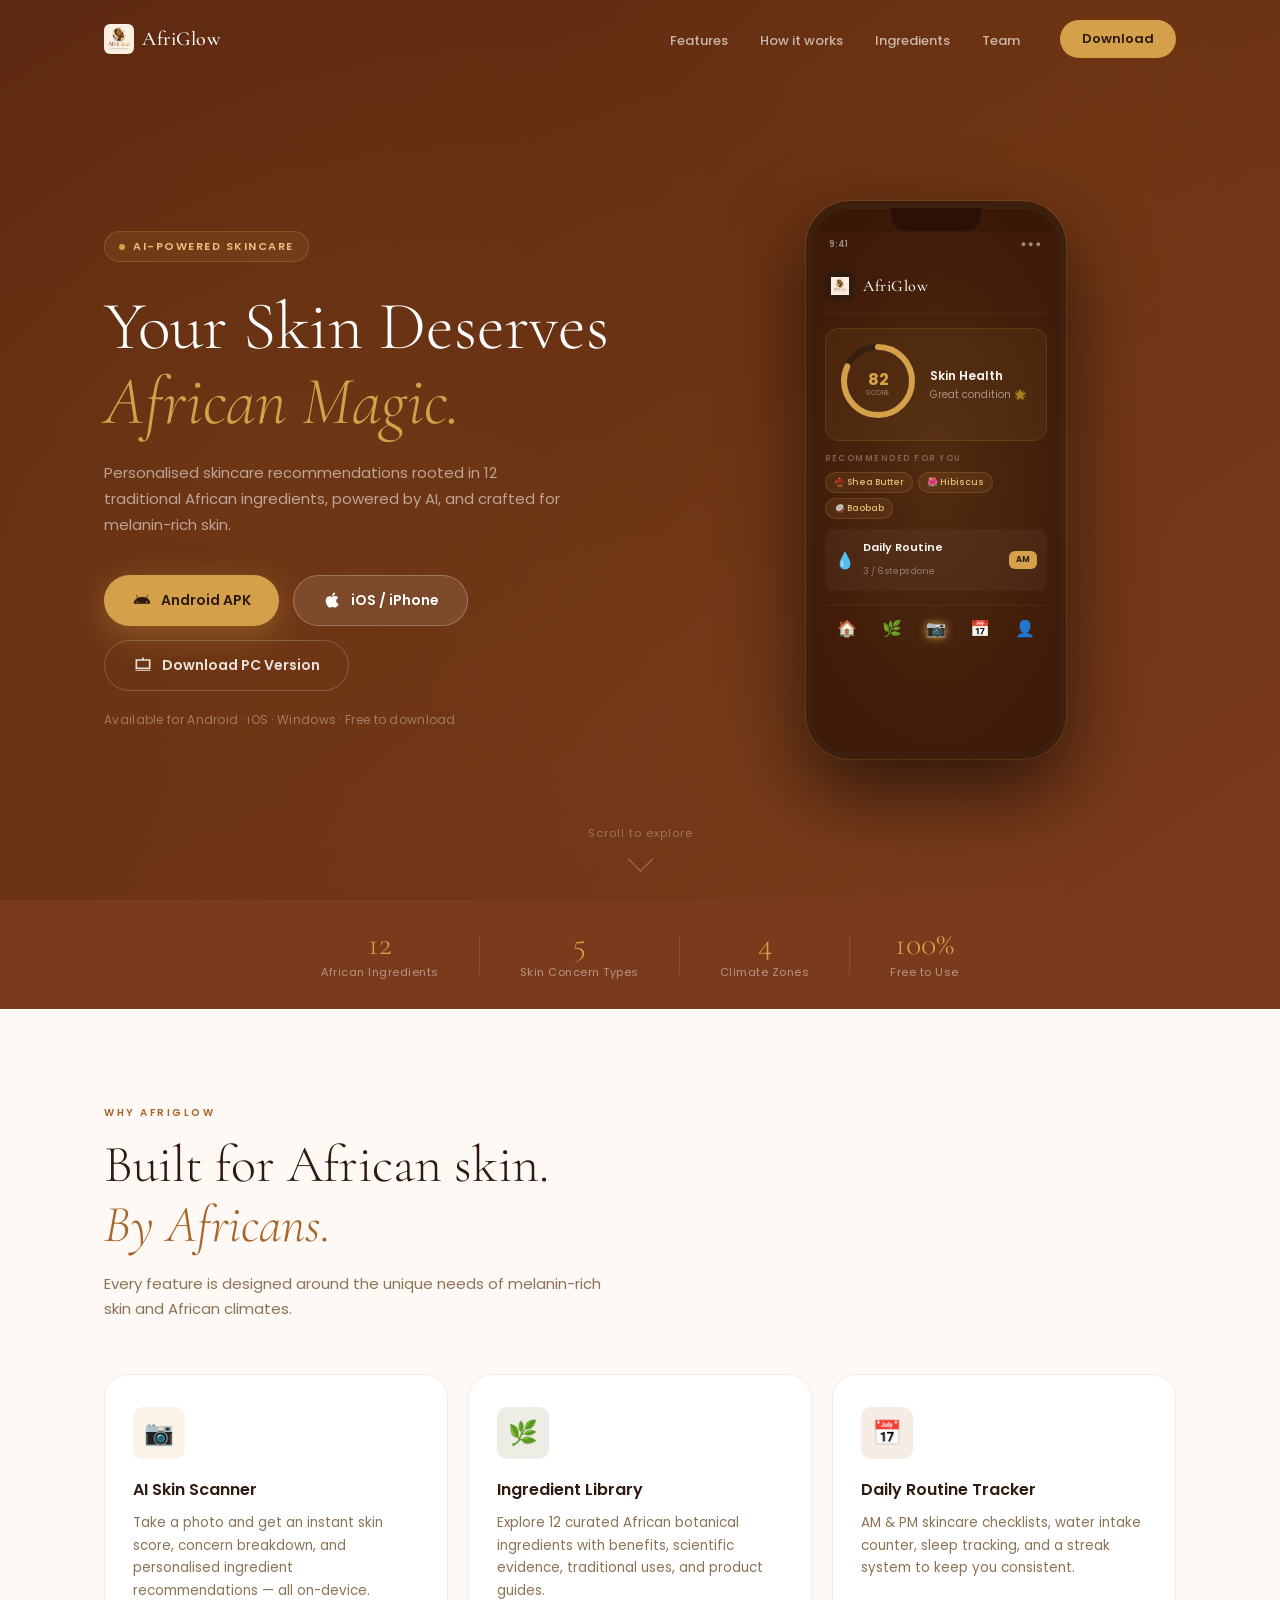
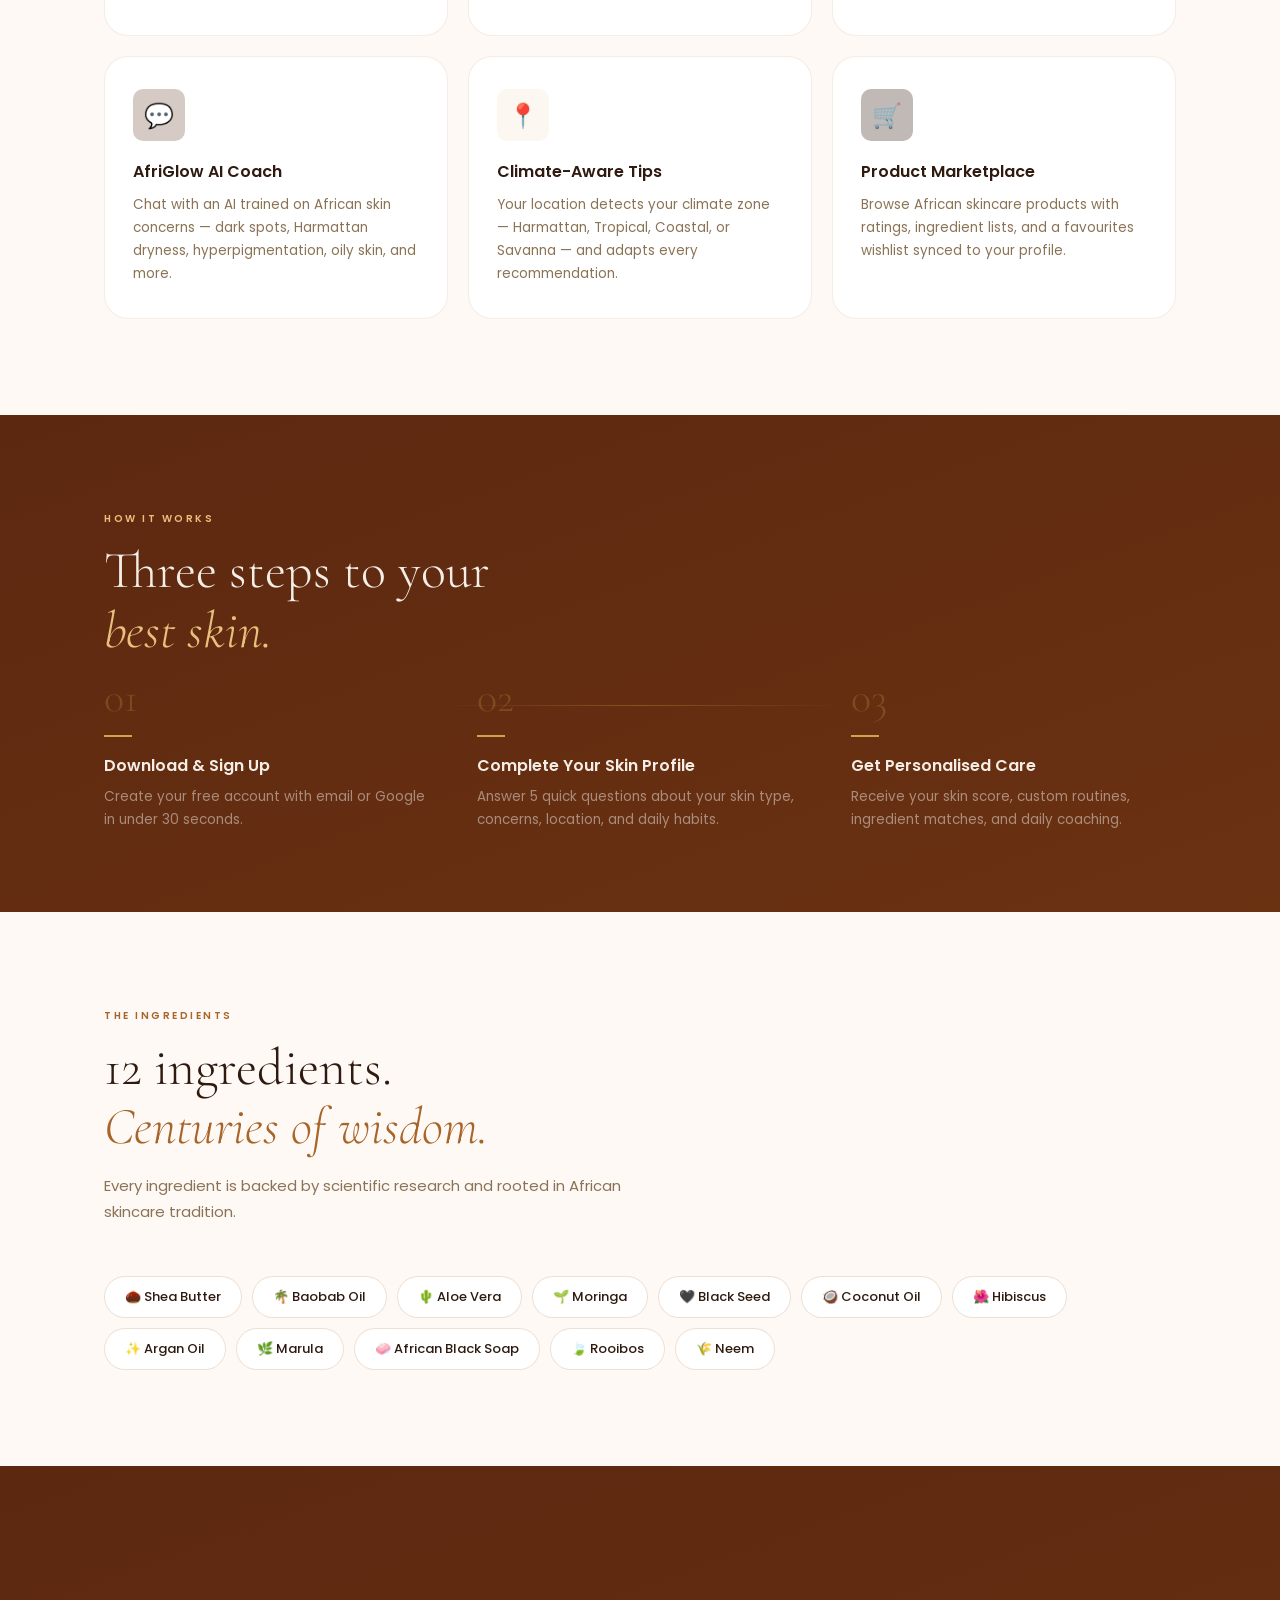
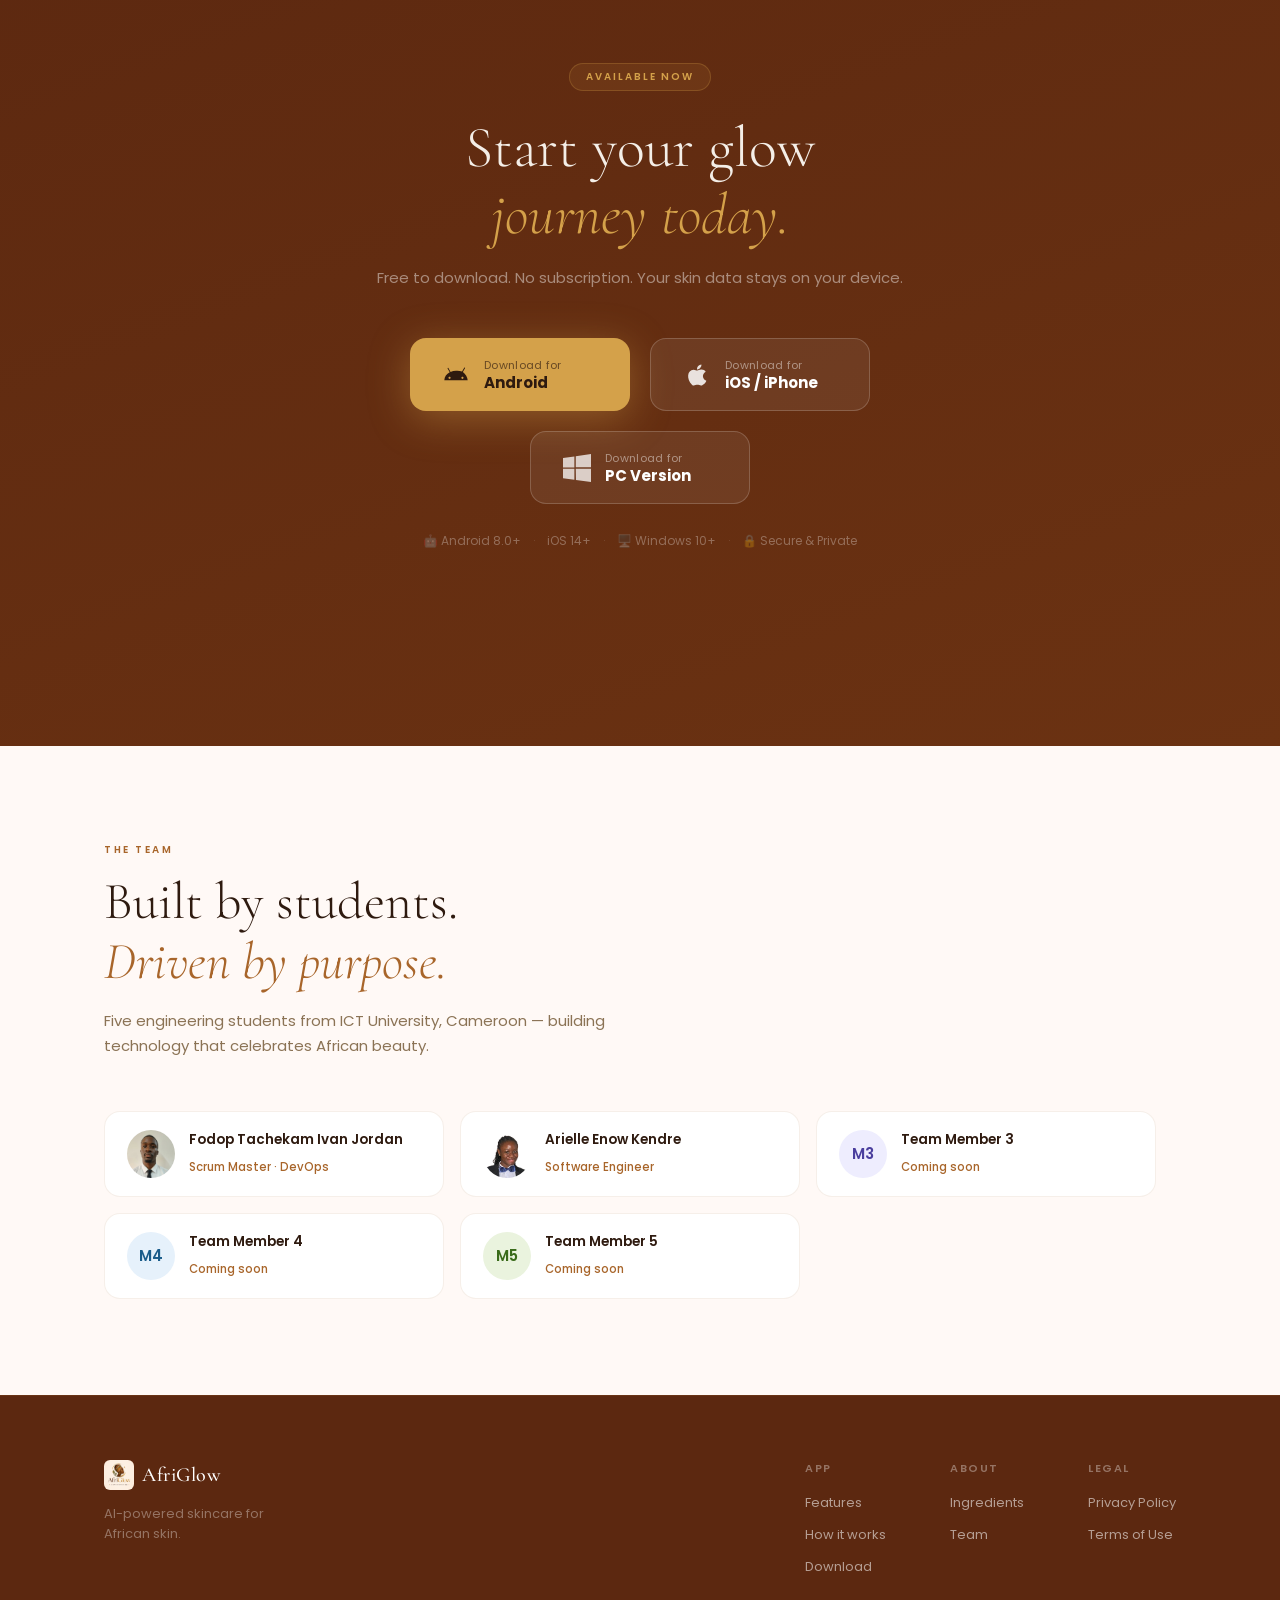
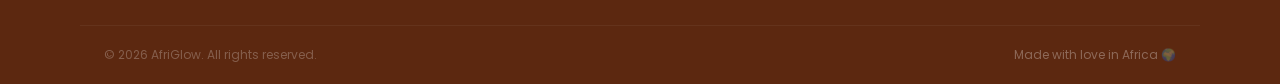
==== index.html @ f4ace31e "Add Arielle Enow Kendre photo to team section Co-Authored-By: Claude Sonnet 4.6 <noreply@anthropic.c" ====
<!DOCTYPE html>
<html lang="en">
<head>
  <!-- Google tag (gtag.js) -->
  <script async src="https://www.googletagmanager.com/gtag/js?id=G-76K7K21XG5"></script>
  <script>
    window.dataLayer = window.dataLayer || [];
    function gtag(){dataLayer.push(arguments);}
    gtag('js', new Date());

    gtag('config', 'G-76K7K21XG5');
  </script>
  <meta charset="UTF-8" />
  <meta name="viewport" content="width=device-width, initial-scale=1.0" />
  <title>AfriGlow — AI-Powered Skincare for African Skin</title>
  <link rel="preconnect" href="https://fonts.googleapis.com" />
  <link rel="preconnect" href="https://fonts.gstatic.com" crossorigin />
  <link href="https://fonts.googleapis.com/css2?family=Cormorant+Garamond:wght@300;400;500;600&family=Poppins:wght@300;400;500;600;700&display=swap" rel="stylesheet" />
  <link rel="stylesheet" href="styles.css" />
</head>
<body>

  <!-- ── Navigation ─────────────────────────────────────────────────────── -->
  <nav id="navbar">
    <div class="nav-container">
      <a href="#" class="nav-logo">
        <img src="AfriGlow.png" alt="AfriGlow" class="logo-img" />
        <span class="logo-text">AfriGlow</span>
      </a>
      <ul class="nav-links">
        <li><a href="#features">Features</a></li>
        <li><a href="#how-it-works">How it works</a></li>
        <li><a href="#ingredients">Ingredients</a></li>
        <li><a href="#team">Team</a></li>
      </ul>
      <a href="#download" class="nav-cta">Download</a>
      <button class="hamburger" id="hamburger" aria-label="Toggle menu">
        <span></span><span></span><span></span>
      </button>
    </div>
    <div class="mobile-menu" id="mobileMenu">
      <a href="#features">Features</a>
      <a href="#how-it-works">How it works</a>
      <a href="#ingredients">Ingredients</a>
      <a href="#team">Team</a>
      <a href="#download" class="mobile-cta">Download Now</a>
    </div>
  </nav>

  <!-- ── Hero ───────────────────────────────────────────────────────────── -->
  <section id="hero">
    <div class="hero-bg-pattern"></div>
    <div class="hero-container">
      <div class="hero-text reveal">
        <div class="hero-badge">
          <span class="badge-dot"></span>
          AI-Powered Skincare
        </div>
        <h1 class="hero-headline">
          Your Skin Deserves<br />
          <em>African Magic.</em>
        </h1>
        <p class="hero-sub">
          Personalised skincare recommendations rooted in 12 traditional African ingredients,
          powered by AI, and crafted for melanin-rich skin.
        </p>
        <div class="hero-buttons">
          <!-- ✏️ Replace href="#" with your actual Android APK link -->
          <a href="#" class="btn-primary" id="heroAndroidBtn">
            <svg width="20" height="20" viewBox="0 0 24 24" fill="currentColor"><path d="M17.523 15.341c-.51 0-.926-.415-.926-.926s.415-.926.926-.926.926.415.926.926-.415.926-.926.926zm-11.046 0c-.51 0-.926-.415-.926-.926s.415-.926.926-.926.926.415.926.926-.415.926-.926.926zm11.39-5.99l1.85-3.204a.385.385 0 0 0-.141-.527.385.385 0 0 0-.527.141l-1.874 3.244A11.355 11.355 0 0 0 12 8.308c-1.663 0-3.239.373-4.648 1.038L5.478 6.102a.385.385 0 0 0-.527-.141.385.385 0 0 0-.141.527l1.85 3.204C3.86 11.07 2.077 13.6 2 16.5h20c-.077-2.9-1.86-5.43-4.133-7.149z"/></svg>
            Android APK
          </a>
          <!-- ✏️ Replace href="#" with your actual iOS IPA / App Store link -->
          <a href="#" class="btn-ios" id="heroIosBtn">
            <svg width="20" height="20" viewBox="0 0 24 24" fill="currentColor"><path d="M17.05 20.28c-.98.95-2.05.8-3.08.35-1.09-.46-2.09-.48-3.24 0-1.44.62-2.2.44-3.06-.35C2.79 15.25 3.51 7.7 9.05 7.4c1.39.07 2.35.79 3.16.8.96-.13 1.88-.87 3.3-.94 1.82-.12 3.11.63 3.95 1.99-3.5 2.01-2.94 6.3.58 7.66-.6 1.35-1.36 2.77-2.99 3.37zM12.03 7.25c-.15-2.23 1.66-4.07 3.74-4.25.29 2.58-2.34 4.5-3.74 4.25z"/></svg>
            iOS / iPhone
          </a>
          <!-- ✏️ Replace href="#" with your actual Windows installer link -->
          <a href="#" class="btn-secondary" id="heroPcBtn">
            <svg width="20" height="20" viewBox="0 0 24 24" fill="currentColor"><path d="M3 5h18v12H3V5zm2 2v8h14V7H5zm-2 11h18v1H3v-1zM11 3h2v2h-2z"/></svg>
            Download PC Version
          </a>
        </div>
        <p class="hero-note">Available for Android · iOS · Windows · Free to download</p>
      </div>

      <div class="hero-phone reveal reveal-delay">
        <div class="phone-wrap">
          <div class="phone-frame">
            <div class="phone-notch"></div>
            <div class="phone-screen">
              <div class="ps-statusbar">
                <span>9:41</span>
                <span class="ps-signal">●●●</span>
              </div>
              <div class="ps-hero">
                <div class="ps-logo-box"><img src="AfriGlow.png" alt="AfriGlow" style="width:18px;height:18px;object-fit:contain;" /></div>
                <span class="ps-appname">AfriGlow</span>
              </div>
              <div class="ps-score-card">
                <div class="ps-score-ring">
                  <svg viewBox="0 0 80 80" width="80" height="80">
                    <circle cx="40" cy="40" r="34" fill="none" stroke="#2E1A0F" stroke-width="6"/>
                    <circle cx="40" cy="40" r="34" fill="none" stroke="#D4A14A" stroke-width="6"
                      stroke-dasharray="175 39" stroke-linecap="round"
                      transform="rotate(-90 40 40)"/>
                  </svg>
                  <div class="ps-score-inner">
                    <span class="ps-score-num">82</span>
                    <span class="ps-score-lbl">score</span>
                  </div>
                </div>
                <div class="ps-score-info">
                  <span class="ps-score-title">Skin Health</span>
                  <span class="ps-score-sub">Great condition 🌟</span>
                </div>
              </div>
              <p class="ps-section-label">RECOMMENDED FOR YOU</p>
              <div class="ps-chips">
                <span class="ps-chip">🌰 Shea Butter</span>
                <span class="ps-chip">🌺 Hibiscus</span>
                <span class="ps-chip">🥥 Baobab</span>
              </div>
              <div class="ps-card">
                <span class="ps-card-emoji">💧</span>
                <div>
                  <span class="ps-card-title">Daily Routine</span>
                  <span class="ps-card-sub">3 / 6 steps done</span>
                </div>
                <span class="ps-card-badge">AM</span>
              </div>
              <div class="ps-navbar">
                <span>🏠</span><span>🌿</span><span class="ps-nav-active">📷</span><span>📅</span><span>👤</span>
              </div>
            </div>
          </div>
          <div class="phone-glow"></div>
        </div>
      </div>
    </div>

    <div class="hero-scroll-hint">
      <span>Scroll to explore</span>
      <div class="scroll-arrow"></div>
    </div>
  </section>

  <!-- ── Stats bar ───────────────────────────────────────────────────────── -->
  <div class="stats-bar reveal">
    <div class="stat-item">
      <span class="stat-number">12</span>
      <span class="stat-label">African Ingredients</span>
    </div>
    <div class="stat-divider"></div>
    <div class="stat-item">
      <span class="stat-number">5</span>
      <span class="stat-label">Skin Concern Types</span>
    </div>
    <div class="stat-divider"></div>
    <div class="stat-item">
      <span class="stat-number">4</span>
      <span class="stat-label">Climate Zones</span>
    </div>
    <div class="stat-divider"></div>
    <div class="stat-item">
      <span class="stat-number">100%</span>
      <span class="stat-label">Free to Use</span>
    </div>
  </div>

  <!-- ── Features ───────────────────────────────────────────────────────── -->
  <section id="features">
    <div class="section-container">
      <div class="section-label reveal">WHY AFRIGLOW</div>
      <h2 class="section-title reveal">Built for African skin.<br /><em>By Africans.</em></h2>
      <p class="section-sub reveal">Every feature is designed around the unique needs of melanin-rich skin and African climates.</p>

      <div class="features-grid">
        <div class="feature-card reveal">
          <div class="feature-icon-wrap" style="background: rgba(212,161,74,0.12);">
            <span class="feature-icon">📷</span>
          </div>
          <h3>AI Skin Scanner</h3>
          <p>Take a photo and get an instant skin score, concern breakdown, and personalised ingredient recommendations — all on-device.</p>
        </div>
        <div class="feature-card reveal reveal-delay">
          <div class="feature-icon-wrap" style="background: rgba(107,106,50,0.12);">
            <span class="feature-icon">🌿</span>
          </div>
          <h3>Ingredient Library</h3>
          <p>Explore 12 curated African botanical ingredients with benefits, scientific evidence, traditional uses, and product guides.</p>
        </div>
        <div class="feature-card reveal reveal-delay-2">
          <div class="feature-icon-wrap" style="background: rgba(168,101,42,0.12);">
            <span class="feature-icon">📅</span>
          </div>
          <h3>Daily Routine Tracker</h3>
          <p>AM &amp; PM skincare checklists, water intake counter, sleep tracking, and a streak system to keep you consistent.</p>
        </div>
        <div class="feature-card reveal">
          <div class="feature-icon-wrap" style="background: rgba(90,45,22,0.25);">
            <span class="feature-icon">💬</span>
          </div>
          <h3>AfriGlow AI Coach</h3>
          <p>Chat with an AI trained on African skin concerns — dark spots, Harmattan dryness, hyperpigmentation, oily skin, and more.</p>
        </div>
        <div class="feature-card reveal reveal-delay">
          <div class="feature-icon-wrap" style="background: rgba(212,161,74,0.08);">
            <span class="feature-icon">📍</span>
          </div>
          <h3>Climate-Aware Tips</h3>
          <p>Your location detects your climate zone — Harmattan, Tropical, Coastal, or Savanna — and adapts every recommendation.</p>
        </div>
        <div class="feature-card reveal reveal-delay-2">
          <div class="feature-icon-wrap" style="background: rgba(46,26,15,0.3);">
            <span class="feature-icon">🛒</span>
          </div>
          <h3>Product Marketplace</h3>
          <p>Browse African skincare products with ratings, ingredient lists, and a favourites wishlist synced to your profile.</p>
        </div>
      </div>
    </div>
  </section>

  <!-- ── How it works ────────────────────────────────────────────────────── -->
  <section id="how-it-works" class="dark-section">
    <div class="section-container">
      <div class="section-label reveal" style="color: var(--accent-gold);">HOW IT WORKS</div>
      <h2 class="section-title reveal" style="color: var(--cream);">Three steps to your<br /><em>best skin.</em></h2>

      <div class="steps-row">
        <div class="step-item reveal">
          <div class="step-number">01</div>
          <div class="step-line"></div>
          <div class="step-content">
            <h3>Download &amp; Sign Up</h3>
            <p>Create your free account with email or Google in under 30 seconds.</p>
          </div>
        </div>
        <div class="step-item reveal reveal-delay">
          <div class="step-number">02</div>
          <div class="step-line"></div>
          <div class="step-content">
            <h3>Complete Your Skin Profile</h3>
            <p>Answer 5 quick questions about your skin type, concerns, location, and daily habits.</p>
          </div>
        </div>
        <div class="step-item reveal reveal-delay-2">
          <div class="step-number">03</div>
          <div class="step-line"></div>
          <div class="step-content">
            <h3>Get Personalised Care</h3>
            <p>Receive your skin score, custom routines, ingredient matches, and daily coaching.</p>
          </div>
        </div>
      </div>
    </div>
  </section>

  <!-- ── Ingredients ─────────────────────────────────────────────────────── -->
  <section id="ingredients">
    <div class="section-container">
      <div class="section-label reveal">THE INGREDIENTS</div>
      <h2 class="section-title reveal">12 ingredients.<br /><em>Centuries of wisdom.</em></h2>
      <p class="section-sub reveal">Every ingredient is backed by scientific research and rooted in African skincare tradition.</p>

      <div class="ingredients-grid">
        <div class="ing-pill reveal">🌰 Shea Butter</div>
        <div class="ing-pill reveal reveal-delay">🌴 Baobab Oil</div>
        <div class="ing-pill reveal reveal-delay-2">🌵 Aloe Vera</div>
        <div class="ing-pill reveal">🌱 Moringa</div>
        <div class="ing-pill reveal reveal-delay">🖤 Black Seed</div>
        <div class="ing-pill reveal reveal-delay-2">🥥 Coconut Oil</div>
        <div class="ing-pill reveal">🌺 Hibiscus</div>
        <div class="ing-pill reveal reveal-delay">✨ Argan Oil</div>
        <div class="ing-pill reveal reveal-delay-2">🌿 Marula</div>
        <div class="ing-pill reveal">🧼 African Black Soap</div>
        <div class="ing-pill reveal reveal-delay">🍃 Rooibos</div>
        <div class="ing-pill reveal reveal-delay-2">🌾 Neem</div>
      </div>
    </div>
  </section>

  <!-- ── Download ────────────────────────────────────────────────────────── -->
  <section id="download" class="dark-section download-section">
    <div class="section-container">
      <div class="download-inner reveal">
        <div class="download-badge">Available Now</div>
        <h2 class="download-title">Start your glow<br /><em>journey today.</em></h2>
        <p class="download-sub">Free to download. No subscription. Your skin data stays on your device.</p>

        <div class="download-buttons">
          <!-- ✏️ Replace href="#" with your actual Android APK link when ready -->
          <a href="https://github.com/FODOPTACHEKAM/afri_glow/releases/download/V1.0.0/app-release.apk" class="dl-btn dl-android">
            <div class="dl-btn-icon">
              <svg width="28" height="28" viewBox="0 0 24 24" fill="currentColor">
                <path d="M17.523 15.341c-.51 0-.926-.415-.926-.926s.415-.926.926-.926.926.415.926.926-.415.926-.926.926zm-11.046 0c-.51 0-.926-.415-.926-.926s.415-.926.926-.926.926.415.926.926-.415.926-.926.926zm11.39-5.99l1.85-3.204a.385.385 0 0 0-.141-.527.385.385 0 0 0-.527.141l-1.874 3.244A11.355 11.355 0 0 0 12 8.308c-1.663 0-3.239.373-4.648 1.038L5.478 6.102a.385.385 0 0 0-.527-.141.385.385 0 0 0-.141.527l1.85 3.204C3.86 11.07 2.077 13.6 2 16.5h20c-.077-2.9-1.86-5.43-4.133-7.149z"/>
              </svg>
            </div>
            <div class="dl-btn-text">
              <span class="dl-btn-sub">Download for</span>
              <span class="dl-btn-main">Android</span>
            </div>
          </a>

          <!-- ✏️ Replace href="#" with your actual iOS IPA / App Store link when ready -->
          <a href="https://apps.apple.com/app/afri-glow/id6449008765" class="dl-btn dl-ios">
            <div class="dl-btn-icon">
              <svg width="28" height="28" viewBox="0 0 24 24" fill="currentColor">
                <path d="M17.05 20.28c-.98.95-2.05.8-3.08.35-1.09-.46-2.09-.48-3.24 0-1.44.62-2.2.44-3.06-.35C2.79 15.25 3.51 7.7 9.05 7.4c1.39.07 2.35.79 3.16.8.96-.13 1.88-.87 3.3-.94 1.82-.12 3.11.63 3.95 1.99-3.5 2.01-2.94 6.3.58 7.66-.6 1.35-1.36 2.77-2.99 3.37zM12.03 7.25c-.15-2.23 1.66-4.07 3.74-4.25.29 2.58-2.34 4.5-3.74 4.25z"/>
              </svg>
            </div>
            <div class="dl-btn-text">
              <span class="dl-btn-sub">Download for</span>
              <span class="dl-btn-main">iOS / iPhone</span>
            </div>
          </a>

          <!-- ✏️ Replace href="#" with your actual Windows EXE/MSIX link when ready -->
          <a href="#" class="dl-btn dl-pc">
            <div class="dl-btn-icon">
              <svg width="28" height="28" viewBox="0 0 24 24" fill="currentColor">
                <path d="M0 3.449L9.75 2.1v9.451H0m10.949-9.602L24 0v11.4H10.949M0 12.6h9.75v9.451L0 20.699M10.949 12.6H24V24l-12.9-1.801"/>
              </svg>
            </div>
            <div class="dl-btn-text">
              <span class="dl-btn-sub">Download for</span>
              <span class="dl-btn-main">PC Version</span>
            </div>
          </a>
        </div>

        <div class="download-notes">
          <span>🤖 Android 8.0+</span>
          <span class="dot-sep">·</span>
          <span> iOS 14+</span>
          <span class="dot-sep">·</span>
          <span>🖥️ Windows 10+</span>
          <span class="dot-sep">·</span>
          <span>🔒 Secure &amp; Private</span>
        </div>
      </div>
    </div>
  </section>

  <!-- ── Team ────────────────────────────────────────────────────────────── -->
  <section id="team">
    <div class="section-container">
      <div class="section-label reveal">THE TEAM</div>
      <h2 class="section-title reveal">Built by students.<br /><em>Driven by purpose.</em></h2>
      <p class="section-sub reveal">Five engineering students from ICT University, Cameroon — building technology that celebrates African beauty.</p>

      <div class="team-grid">
        <div class="team-card reveal">
          <img src="fodop.png" alt="Fodop Tachekam Ivan Jordan" class="team-avatar" style="object-fit: cover;" />
          <div class="team-info">
            <h4>Fodop Tachekam Ivan Jordan</h4>
            <span class="team-role">Scrum Master · DevOps</span>
          </div>
        </div>
        <div class="team-card reveal reveal-delay">
          <img src="arielle.png" alt="Arielle Enow Kendre" class="team-avatar" style="object-fit: cover;" />
          <div class="team-info">
            <h4>Arielle Enow Kendre</h4>
            <span class="team-role">Software Engineer</span>
          </div>
        </div>
        <div class="team-card reveal reveal-delay-2">
          <div class="team-avatar" style="background:#EEEDFE; color:#4B3F9E;">M3</div>
          <div class="team-info">
            <h4>Team Member 3</h4>
            <span class="team-role">Coming soon</span>
          </div>
        </div>
        <div class="team-card reveal">
          <div class="team-avatar" style="background:#E6F1FB; color:#1A5C8B;">M4</div>
          <div class="team-info">
            <h4>Team Member 4</h4>
            <span class="team-role">Coming soon</span>
          </div>
        </div>
        <div class="team-card reveal reveal-delay">
          <div class="team-avatar" style="background:#EAF3DE; color:#3A6B1A;">M5</div>
          <div class="team-info">
            <h4>Team Member 5</h4>
            <span class="team-role">Coming soon</span>
          </div>
        </div>
      </div>
    </div>
  </section>

  <!-- ── Footer ──────────────────────────────────────────────────────────── -->
  <footer>
    <div class="footer-container">
      <div class="footer-brand">
        <a href="#" class="footer-logo">
          <img src="AfriGlow.png" alt="AfriGlow" class="logo-img" />
          <span class="logo-text">AfriGlow</span>
        </a>
        <p class="footer-tagline">AI-powered skincare for African skin.</p>
      </div>

      <div class="footer-links">
        <div class="footer-col">
          <h5>App</h5>
          <a href="#features">Features</a>
          <a href="#how-it-works">How it works</a>
          <a href="#download">Download</a>
        </div>
        <div class="footer-col">
          <h5>About</h5>
          <a href="#ingredients">Ingredients</a>
          <a href="#team">Team</a>
        </div>
        <div class="footer-col">
          <h5>Legal</h5>
          <a href="#">Privacy Policy</a>
          <a href="#">Terms of Use</a>
        </div>
      </div>
    </div>

    <div class="footer-bottom">
      <span>© 2026 AfriGlow. All rights reserved.</span>
      <span class="footer-heart">Made with love in Africa 🌍</span>
    </div>
  </footer>

  <script src="script.js"></script>
</body>
</html>
---- styles.css ----
/* ── Variables ──────────────────────────────────────────────────────────── */
:root {
  --gold:         #D4A14A;
  --accent-gold:  #E8C07D;
  --bronze:       #A8652A;
  --espresso:     #2E1A0F;
  --cocoa:        #5A2D16;
  --cream:        #F4EEE7;
  --bg:           #6B3212;
  --bg-light:     #FFF9F6;
  --bg-section:   #7A3B1C;
  --text-muted:   #8B7355;
  --border:       rgba(212,161,74,0.15);
  --radius-sm:    10px;
  --radius-md:    16px;
  --radius-lg:    24px;
  --radius-xl:    36px;
  --shadow-gold:  0 0 60px rgba(212,161,74,0.12);
  --transition:   0.35s cubic-bezier(0.4, 0, 0.2, 1);
}

/* ── Reset ──────────────────────────────────────────────────────────────── */
*, *::before, *::after { box-sizing: border-box; margin: 0; padding: 0; }
html { scroll-behavior: smooth; }
body {
  font-family: 'Poppins', sans-serif;
  background: var(--bg-light);
  color: var(--espresso);
  overflow-x: hidden;
}
a { text-decoration: none; color: inherit; }
ul { list-style: none; }
img { max-width: 100%; }

/* ── Typography helpers ─────────────────────────────────────────────────── */
.section-label {
  font-size: 10px;
  font-weight: 600;
  letter-spacing: 2.5px;
  color: var(--bronze);
  text-transform: uppercase;
  margin-bottom: 14px;
}
.section-title {
  font-family: 'Cormorant Garamond', serif;
  font-size: clamp(32px, 5vw, 52px);
  font-weight: 300;
  line-height: 1.15;
  color: var(--espresso);
  margin-bottom: 16px;
}
.section-title em {
  font-style: italic;
  color: var(--bronze);
}
.section-sub {
  font-size: 15px;
  color: var(--text-muted);
  line-height: 1.7;
  max-width: 520px;
  margin-bottom: 52px;
}
.section-container {
  max-width: 1120px;
  margin: 0 auto;
  padding: 96px 24px;
}

/* ── Scroll animations ──────────────────────────────────────────────────── */
.reveal {
  opacity: 0;
  transform: translateY(28px);
  transition: opacity 0.65s ease, transform 0.65s ease;
}
.reveal.visible {
  opacity: 1;
  transform: translateY(0);
}
.reveal-delay  { transition-delay: 0.12s; }
.reveal-delay-2 { transition-delay: 0.24s; }

/* ── Navigation ─────────────────────────────────────────────────────────── */
#navbar {
  position: fixed;
  top: 0; left: 0; right: 0;
  z-index: 100;
  transition: background var(--transition), box-shadow var(--transition);
}
#navbar.scrolled {
  background: rgba(42,16,5,0.94);
  backdrop-filter: blur(12px);
  box-shadow: 0 1px 0 var(--border);
}
.nav-container {
  max-width: 1120px;
  margin: 0 auto;
  padding: 20px 24px;
  display: flex;
  align-items: center;
  gap: 40px;
}
.nav-logo {
  display: flex;
  align-items: center;
  gap: 8px;
  flex-shrink: 0;
}
.logo-icon { font-size: 22px; }
.logo-img { width: 30px; height: 30px; object-fit: contain; border-radius: 6px; }
.logo-text {
  font-family: 'Cormorant Garamond', serif;
  font-size: 20px;
  font-weight: 500;
  color: #fff;
  letter-spacing: 0.5px;
}
.nav-links {
  display: flex;
  gap: 32px;
  margin-left: auto;
}
.nav-links a {
  font-size: 13px;
  font-weight: 500;
  color: rgba(255,255,255,0.65);
  transition: color var(--transition);
}
.nav-links a:hover { color: var(--accent-gold); }
.nav-cta {
  font-size: 13px;
  font-weight: 600;
  padding: 9px 22px;
  background: var(--gold);
  color: var(--espresso);
  border-radius: 100px;
  transition: opacity var(--transition), transform var(--transition);
  white-space: nowrap;
}
.nav-cta:hover { opacity: 0.88; transform: translateY(-1px); }
.hamburger {
  display: none;
  flex-direction: column;
  gap: 5px;
  background: none;
  border: none;
  cursor: pointer;
  padding: 4px;
  margin-left: auto;
}
.hamburger span {
  display: block;
  width: 22px;
  height: 2px;
  background: #fff;
  border-radius: 2px;
  transition: var(--transition);
}
.mobile-menu {
  display: none;
  flex-direction: column;
  gap: 0;
  background: rgba(13,8,4,0.97);
  border-top: 1px solid var(--border);
  padding: 16px 24px 24px;
}
.mobile-menu a {
  font-size: 14px;
  font-weight: 500;
  color: rgba(255,255,255,0.75);
  padding: 13px 0;
  border-bottom: 1px solid rgba(255,255,255,0.06);
  transition: color var(--transition);
}
.mobile-menu a:last-child { border-bottom: none; }
.mobile-menu a:hover { color: var(--accent-gold); }
.mobile-cta {
  margin-top: 14px !important;
  background: var(--gold) !important;
  color: var(--espresso) !important;
  border-radius: 100px;
  text-align: center;
  padding: 13px 0 !important;
  font-weight: 600 !important;
  border-bottom: none !important;
}

/* ── Hero ────────────────────────────────────────────────────────────────── */
#hero {
  min-height: 100vh;
  background: linear-gradient(145deg, #5C2810 0%, #6B3212 50%, #7A3B1C 100%);
  position: relative;
  display: flex;
  align-items: center;
  overflow: hidden;
}
.hero-bg-pattern {
  position: absolute;
  inset: 0;
  background-image:
    radial-gradient(circle at 20% 50%, rgba(212,161,74,0.06) 0%, transparent 50%),
    radial-gradient(circle at 80% 20%, rgba(168,101,42,0.08) 0%, transparent 40%),
    radial-gradient(circle at 60% 80%, rgba(212,161,74,0.04) 0%, transparent 35%);
  pointer-events: none;
}
.hero-container {
  max-width: 1120px;
  margin: 0 auto;
  padding: 140px 24px 80px;
  display: grid;
  grid-template-columns: 1fr 480px;
  gap: 80px;
  align-items: center;
  width: 100%;
}
.hero-badge {
  display: inline-flex;
  align-items: center;
  gap: 8px;
  font-size: 11px;
  font-weight: 600;
  letter-spacing: 1.5px;
  color: var(--accent-gold);
  background: rgba(212,161,74,0.1);
  border: 1px solid rgba(212,161,74,0.25);
  border-radius: 100px;
  padding: 6px 14px;
  margin-bottom: 28px;
  text-transform: uppercase;
}
.badge-dot {
  width: 6px; height: 6px;
  background: var(--gold);
  border-radius: 50%;
  animation: pulse 2s infinite;
}
@keyframes pulse {
  0%, 100% { opacity: 1; transform: scale(1); }
  50% { opacity: 0.5; transform: scale(1.3); }
}
.hero-headline {
  font-family: 'Cormorant Garamond', serif;
  font-size: clamp(40px, 6vw, 68px);
  font-weight: 300;
  line-height: 1.1;
  color: #fff;
  margin-bottom: 20px;
}
.hero-headline em {
  font-style: italic;
  color: var(--gold);
}
.hero-sub {
  font-size: 15px;
  color: rgba(255,255,255,0.55);
  line-height: 1.75;
  max-width: 460px;
  margin-bottom: 36px;
}
.hero-buttons {
  display: flex;
  gap: 14px;
  flex-wrap: wrap;
  margin-bottom: 20px;
}
.btn-primary {
  display: inline-flex;
  align-items: center;
  gap: 9px;
  background: var(--gold);
  color: var(--espresso);
  font-size: 14px;
  font-weight: 600;
  padding: 14px 28px;
  border-radius: 100px;
  transition: opacity var(--transition), transform var(--transition), box-shadow var(--transition);
  box-shadow: 0 8px 32px rgba(212,161,74,0.35);
}
.btn-primary:hover {
  opacity: 0.92;
  transform: translateY(-2px);
  box-shadow: 0 12px 40px rgba(212,161,74,0.45);
}
.btn-secondary {
  display: inline-flex;
  align-items: center;
  gap: 9px;
  background: transparent;
  color: rgba(255,255,255,0.85);
  font-size: 14px;
  font-weight: 600;
  padding: 14px 28px;
  border-radius: 100px;
  border: 1.5px solid rgba(255,255,255,0.2);
  transition: border-color var(--transition), color var(--transition), transform var(--transition);
}
.btn-secondary:hover {
  border-color: var(--accent-gold);
  color: var(--accent-gold);
  transform: translateY(-2px);
}
.btn-ios {
  display: inline-flex;
  align-items: center;
  gap: 9px;
  background: rgba(255,255,255,0.1);
  color: #fff;
  padding: 14px 28px;
  border-radius: 100px;
  font-weight: 600;
  font-size: 14px;
  border: 1.5px solid rgba(255,255,255,0.25);
  transition: background var(--transition), border-color var(--transition), transform var(--transition);
}
.btn-ios:hover {
  background: rgba(255,255,255,0.18);
  border-color: rgba(255,255,255,0.5);
  transform: translateY(-2px);
}
.hero-note {
  font-size: 12px;
  color: rgba(255,255,255,0.35);
  letter-spacing: 0.3px;
}

/* ── Phone mockup ────────────────────────────────────────────────────────── */
.hero-phone { display: flex; justify-content: center; align-items: center; }
.phone-wrap { position: relative; }
.phone-glow {
  position: absolute;
  inset: -40px;
  background: radial-gradient(ellipse at center, rgba(212,161,74,0.12) 0%, transparent 65%);
  pointer-events: none;
  border-radius: 50%;
}
.phone-frame {
  width: 260px;
  background: #3A1808;
  border-radius: 44px;
  border: 7px solid #3D1F0E;
  box-shadow:
    0 0 0 1px rgba(212,161,74,0.15),
    0 32px 80px rgba(0,0,0,0.6),
    inset 0 1px 0 rgba(255,255,255,0.05);
  overflow: hidden;
  position: relative;
}
.phone-notch {
  width: 90px;
  height: 24px;
  background: #2A1005;
  border-radius: 0 0 16px 16px;
  margin: 0 auto;
  position: relative;
  z-index: 2;
  border-bottom: 1px solid rgba(255,255,255,0.04);
}
.phone-screen {
  padding: 0 12px 16px;
  background: #3E1A08;
  min-height: 520px;
}
.ps-statusbar {
  display: flex;
  justify-content: space-between;
  padding: 6px 4px 10px;
  font-size: 9px;
  color: rgba(255,255,255,0.5);
  font-weight: 600;
}
.ps-signal { letter-spacing: 2px; }
.ps-hero {
  display: flex;
  align-items: center;
  gap: 8px;
  margin-bottom: 14px;
  padding: 10px 0 12px;
  border-bottom: 1px solid rgba(212,161,74,0.08);
}
.ps-logo-box {
  width: 30px; height: 30px;
  background: var(--espresso);
  border-radius: 8px;
  display: flex; align-items: center; justify-content: center;
  font-size: 14px;
}
.ps-appname {
  font-family: 'Cormorant Garamond', serif;
  font-size: 16px;
  font-weight: 500;
  color: #fff;
  letter-spacing: 0.5px;
}
.ps-score-card {
  background: rgba(212,161,74,0.07);
  border: 1px solid rgba(212,161,74,0.15);
  border-radius: 14px;
  padding: 12px;
  display: flex;
  align-items: center;
  gap: 12px;
  margin-bottom: 12px;
}
.ps-score-ring {
  position: relative;
  flex-shrink: 0;
}
.ps-score-inner {
  position: absolute;
  inset: 0;
  display: flex;
  flex-direction: column;
  align-items: center;
  justify-content: center;
}
.ps-score-num {
  font-size: 16px;
  font-weight: 700;
  color: var(--gold);
  line-height: 1;
}
.ps-score-lbl {
  font-size: 7px;
  color: rgba(255,255,255,0.4);
  text-transform: uppercase;
  letter-spacing: 0.5px;
}
.ps-score-title {
  display: block;
  font-size: 12px;
  font-weight: 600;
  color: #fff;
}
.ps-score-sub {
  font-size: 10px;
  color: rgba(255,255,255,0.5);
  margin-top: 2px;
  display: block;
}
.ps-section-label {
  font-size: 8px;
  letter-spacing: 1.5px;
  color: rgba(255,255,255,0.3);
  font-weight: 600;
  margin-bottom: 7px;
}
.ps-chips {
  display: flex;
  gap: 5px;
  flex-wrap: wrap;
  margin-bottom: 10px;
}
.ps-chip {
  font-size: 9px;
  padding: 3px 8px;
  background: rgba(212,161,74,0.1);
  border: 1px solid rgba(212,161,74,0.2);
  border-radius: 100px;
  color: var(--accent-gold);
  font-weight: 500;
}
.ps-card {
  background: rgba(255,255,255,0.04);
  border-radius: 10px;
  padding: 10px;
  display: flex;
  align-items: center;
  gap: 8px;
  margin-bottom: 14px;
}
.ps-card-emoji { font-size: 16px; }
.ps-card-title {
  display: block;
  font-size: 11px;
  font-weight: 600;
  color: #fff;
}
.ps-card-sub { font-size: 9px; color: rgba(255,255,255,0.4); }
.ps-card-badge {
  margin-left: auto;
  font-size: 8px;
  font-weight: 700;
  padding: 3px 7px;
  background: var(--gold);
  color: var(--espresso);
  border-radius: 6px;
}
.ps-navbar {
  display: flex;
  justify-content: space-around;
  padding: 10px 0 4px;
  border-top: 1px solid rgba(255,255,255,0.06);
  font-size: 16px;
}
.ps-nav-active { filter: drop-shadow(0 0 4px var(--gold)); }

.hero-scroll-hint {
  position: absolute;
  bottom: 32px;
  left: 50%;
  transform: translateX(-50%);
  display: flex;
  flex-direction: column;
  align-items: center;
  gap: 8px;
  color: rgba(255,255,255,0.3);
  font-size: 11px;
  letter-spacing: 1px;
  animation: fadeUp 2s ease 1.5s both;
}
@keyframes fadeUp { from { opacity: 0; transform: translateX(-50%) translateY(10px); } to { opacity: 1; transform: translateX(-50%) translateY(0); } }
.scroll-arrow {
  width: 18px; height: 18px;
  border-right: 1.5px solid rgba(255,255,255,0.3);
  border-bottom: 1.5px solid rgba(255,255,255,0.3);
  transform: rotate(45deg);
  animation: bounce 1.8s ease infinite;
}
@keyframes bounce { 0%,100% { transform: rotate(45deg) translateY(0); } 50% { transform: rotate(45deg) translateY(4px); } }

/* ── Stats bar ───────────────────────────────────────────────────────────── */
.stats-bar {
  background: #7A3B1C;
  display: flex;
  justify-content: center;
  align-items: center;
  gap: 0;
  padding: 28px 24px;
  flex-wrap: wrap;
}
.stat-item {
  display: flex;
  flex-direction: column;
  align-items: center;
  padding: 0 40px;
}
.stat-number {
  font-family: 'Cormorant Garamond', serif;
  font-size: 32px;
  font-weight: 300;
  color: var(--gold);
  line-height: 1;
}
.stat-label {
  font-size: 11px;
  color: rgba(255,255,255,0.45);
  letter-spacing: 0.5px;
  margin-top: 4px;
}
.stat-divider {
  width: 1px;
  height: 40px;
  background: rgba(255,255,255,0.1);
}

/* ── Features ────────────────────────────────────────────────────────────── */
#features { background: var(--bg-light); }
.features-grid {
  display: grid;
  grid-template-columns: repeat(3, 1fr);
  gap: 20px;
}
.feature-card {
  background: #fff;
  border: 1px solid rgba(168,101,42,0.12);
  border-radius: var(--radius-lg);
  padding: 32px 28px;
  transition: transform var(--transition), box-shadow var(--transition), border-color var(--transition);
}
.feature-card:hover {
  transform: translateY(-4px);
  box-shadow: 0 20px 48px rgba(46,26,15,0.08);
  border-color: rgba(212,161,74,0.3);
}
.feature-icon-wrap {
  width: 52px; height: 52px;
  border-radius: var(--radius-sm);
  display: flex; align-items: center; justify-content: center;
  margin-bottom: 18px;
}
.feature-icon { font-size: 24px; }
.feature-card h3 {
  font-size: 16px;
  font-weight: 600;
  color: var(--espresso);
  margin-bottom: 10px;
}
.feature-card p {
  font-size: 13.5px;
  color: var(--text-muted);
  line-height: 1.7;
}

/* ── Dark section ────────────────────────────────────────────────────────── */
.dark-section {
  background: linear-gradient(160deg, #5C2810 0%, #6B3212 100%);
}
.dark-section .section-title {
  color: var(--cream);
}
.dark-section .section-title em {
  color: var(--accent-gold);
}
.dark-section .section-sub {
  color: rgba(255,255,255,0.45);
}

/* ── How it works ────────────────────────────────────────────────────────── */
#how-it-works .section-container { padding-bottom: 80px; }
.steps-row {
  display: grid;
  grid-template-columns: repeat(3, 1fr);
  gap: 48px;
  position: relative;
}
.steps-row::before {
  content: '';
  position: absolute;
  top: 28px;
  left: calc(33.33% - 24px);
  right: calc(33.33% - 24px);
  height: 1px;
  background: linear-gradient(90deg, transparent, rgba(212,161,74,0.3), transparent);
}
.step-item { display: flex; flex-direction: column; gap: 16px; }
.step-number {
  font-family: 'Cormorant Garamond', serif;
  font-size: 42px;
  font-weight: 300;
  color: rgba(212,161,74,0.25);
  line-height: 1;
}
.step-line {
  width: 28px; height: 2px;
  background: var(--gold);
}
.step-content h3 {
  font-size: 16px;
  font-weight: 600;
  color: var(--cream);
  margin-bottom: 8px;
}
.step-content p {
  font-size: 13.5px;
  color: rgba(255,255,255,0.45);
  line-height: 1.7;
}

/* ── Ingredients ─────────────────────────────────────────────────────────── */
#ingredients { background: var(--bg-light); }
.ingredients-grid {
  display: flex;
  flex-wrap: wrap;
  gap: 10px;
}
.ing-pill {
  display: inline-flex;
  align-items: center;
  gap: 6px;
  font-size: 13px;
  font-weight: 500;
  padding: 10px 20px;
  border: 1px solid rgba(168,101,42,0.2);
  border-radius: 100px;
  color: var(--espresso);
  background: #fff;
  cursor: default;
  transition: background var(--transition), border-color var(--transition), transform var(--transition);
}
.ing-pill:hover {
  background: rgba(212,161,74,0.08);
  border-color: var(--gold);
  transform: translateY(-2px);
}

/* ── Download ────────────────────────────────────────────────────────────── */
.download-section { padding: 0; }
.download-inner {
  text-align: center;
  padding: 100px 24px;
  max-width: 700px;
  margin: 0 auto;
}
.download-badge {
  display: inline-block;
  font-size: 10px;
  font-weight: 600;
  letter-spacing: 2px;
  text-transform: uppercase;
  color: var(--gold);
  background: rgba(212,161,74,0.1);
  border: 1px solid rgba(212,161,74,0.25);
  border-radius: 100px;
  padding: 5px 16px;
  margin-bottom: 24px;
}
.download-title {
  font-family: 'Cormorant Garamond', serif;
  font-size: clamp(36px, 5.5vw, 58px);
  font-weight: 300;
  color: var(--cream);
  line-height: 1.15;
  margin-bottom: 16px;
}
.download-title em { font-style: italic; color: var(--gold); }
.download-sub {
  font-size: 15px;
  color: rgba(255,255,255,0.45);
  line-height: 1.7;
  margin-bottom: 48px;
}
.download-buttons {
  display: flex;
  gap: 20px;
  justify-content: center;
  flex-wrap: wrap;
  margin-bottom: 28px;
}
.dl-btn {
  display: flex;
  align-items: center;
  gap: 14px;
  padding: 18px 32px;
  border-radius: var(--radius-md);
  min-width: 220px;
  transition: transform var(--transition), box-shadow var(--transition);
}
.dl-btn:hover { transform: translateY(-3px); }
.dl-android {
  background: var(--gold);
  box-shadow: 0 8px 40px rgba(212,161,74,0.4);
}
.dl-android:hover { box-shadow: 0 14px 56px rgba(212,161,74,0.55); }
.dl-ios {
  background: rgba(255,255,255,0.07);
  border: 1.5px solid rgba(255,255,255,0.18);
}
.dl-ios:hover { background: rgba(255,255,255,0.1); border-color: rgba(255,255,255,0.3); }
.dl-pc {
  background: rgba(255,255,255,0.07);
  border: 1.5px solid rgba(255,255,255,0.18);
}
.dl-pc:hover { background: rgba(255,255,255,0.1); border-color: rgba(255,255,255,0.3); }
.dl-btn-icon {
  flex-shrink: 0;
  display: flex; align-items: center; justify-content: center;
}
.dl-android .dl-btn-icon { color: var(--espresso); }
.dl-ios .dl-btn-icon { color: rgba(255,255,255,0.85); }
.dl-pc .dl-btn-icon { color: rgba(255,255,255,0.75); }
.dl-btn-text { display: flex; flex-direction: column; align-items: flex-start; }
.dl-btn-sub {
  font-size: 11px;
  font-weight: 400;
  letter-spacing: 0.3px;
}
.dl-android .dl-btn-sub { color: rgba(46,26,15,0.65); }
.dl-ios .dl-btn-sub { color: rgba(255,255,255,0.45); }
.dl-pc .dl-btn-sub { color: rgba(255,255,255,0.45); }
.dl-btn-main {
  font-size: 15px;
  font-weight: 700;
  line-height: 1.2;
}
.dl-android .dl-btn-main { color: var(--espresso); }
.dl-ios .dl-btn-main { color: #fff; }
.dl-pc .dl-btn-main { color: #fff; }
.download-notes {
  display: flex;
  align-items: center;
  justify-content: center;
  gap: 12px;
  font-size: 12px;
  color: rgba(255,255,255,0.3);
  flex-wrap: wrap;
}
.dot-sep { color: rgba(255,255,255,0.15); }

/* ── Team ────────────────────────────────────────────────────────────────── */
#team { background: var(--bg-light); }
.team-grid {
  display: flex;
  flex-wrap: wrap;
  gap: 16px;
  justify-content: flex-start;
}
.team-card {
  display: flex;
  align-items: center;
  gap: 14px;
  background: #fff;
  border: 1px solid rgba(168,101,42,0.1);
  border-radius: var(--radius-md);
  padding: 18px 22px;
  min-width: 260px;
  flex: 1 1 260px;
  max-width: 340px;
  transition: transform var(--transition), box-shadow var(--transition);
}
.team-card:hover {
  transform: translateY(-3px);
  box-shadow: 0 12px 36px rgba(46,26,15,0.07);
}
.team-avatar {
  width: 48px; height: 48px;
  border-radius: 50%;
  display: flex; align-items: center; justify-content: center;
  font-size: 15px;
  font-weight: 600;
  font-family: 'Poppins', sans-serif;
  flex-shrink: 0;
  overflow: hidden;
}
.team-info h4 {
  font-size: 13.5px;
  font-weight: 600;
  color: var(--espresso);
  margin-bottom: 3px;
}
.team-role {
  font-size: 11.5px;
  color: var(--bronze);
  font-weight: 500;
}

/* ── Footer ──────────────────────────────────────────────────────────────── */
footer {
  background: #5C2810;
  border-top: 1px solid rgba(212,161,74,0.1);
}
.footer-container {
  max-width: 1120px;
  margin: 0 auto;
  padding: 64px 24px 48px;
  display: flex;
  gap: 80px;
  flex-wrap: wrap;
}
.footer-brand { flex: 1 1 200px; }
.footer-logo {
  display: inline-flex;
  align-items: center;
  gap: 8px;
  margin-bottom: 14px;
}
.footer-tagline {
  font-size: 13px;
  color: rgba(255,255,255,0.35);
  line-height: 1.6;
  max-width: 200px;
}
.footer-links {
  display: flex;
  gap: 64px;
  flex-wrap: wrap;
}
.footer-col {
  display: flex;
  flex-direction: column;
  gap: 12px;
}
.footer-col h5 {
  font-size: 11px;
  font-weight: 600;
  letter-spacing: 1.5px;
  text-transform: uppercase;
  color: rgba(255,255,255,0.35);
  margin-bottom: 4px;
}
.footer-col a {
  font-size: 13px;
  color: rgba(255,255,255,0.55);
  transition: color var(--transition);
}
.footer-col a:hover { color: var(--accent-gold); }
.footer-bottom {
  max-width: 1120px;
  margin: 0 auto;
  padding: 20px 24px;
  border-top: 1px solid rgba(255,255,255,0.05);
  display: flex;
  justify-content: space-between;
  align-items: center;
  flex-wrap: wrap;
  gap: 10px;
  font-size: 12px;
  color: rgba(255,255,255,0.25);
}
.footer-heart { color: rgba(255,255,255,0.3); }

/* ── Responsive ──────────────────────────────────────────────────────────── */

/* ── Tablet ≤ 1024px ─────────────────────────────────────────────────────── */
@media (max-width: 1024px) {
  .hero-container {
    grid-template-columns: 1fr;
    gap: 48px;
    padding-top: 120px;
    text-align: center;
  }
  .hero-text { display: flex; flex-direction: column; align-items: center; }
  .hero-sub { max-width: 600px; }
  .hero-buttons { justify-content: center; }
  .hero-phone { order: -1; }
  .phone-frame { width: 230px; }
  .phone-screen { min-height: 460px; }
  .features-grid { grid-template-columns: repeat(2, 1fr); }
  .steps-row { grid-template-columns: 1fr; gap: 36px; }
  .steps-row::before { display: none; }
  .download-buttons { gap: 14px; }
  .dl-btn { min-width: 180px; }
}

/* ── Mobile ≤ 768px ──────────────────────────────────────────────────────── */
@media (max-width: 768px) {
  /* Navigation */
  .nav-links, .nav-cta { display: none; }
  .hamburger { display: flex; }
  .mobile-menu.open { display: flex; }

  /* Hero */
  .hero-container { padding-top: 100px; gap: 32px; }
  .hero-sub { max-width: 100%; font-size: 14px; }
  .hero-buttons { flex-direction: column; align-items: center; width: 100%; }
  .btn-primary, .btn-ios, .btn-secondary {
    width: 100%;
    max-width: 320px;
    justify-content: center;
  }
  .hero-note { font-size: 11.5px; }
  .hero-scroll-hint { display: none; }

  /* Phone mockup */
  .phone-frame { width: 200px; border-radius: 36px; border-width: 5px; }
  .phone-screen { min-height: 390px; padding: 0 10px 14px; }
  .phone-notch { width: 72px; height: 20px; }

  /* Stats */
  .stats-bar { flex-wrap: wrap; padding: 20px 16px; }
  .stat-item { padding: 8px 20px; }
  .stat-divider { display: none; }

  /* Features */
  .features-grid { grid-template-columns: 1fr; }

  /* Ingredients */
  .ing-pill { font-size: 12px; padding: 8px 16px; }

  /* Download */
  .download-inner { padding: 64px 24px; }
  .download-buttons { flex-direction: column; align-items: center; gap: 12px; }
  .dl-btn { justify-content: center; width: 100%; max-width: 320px; min-width: unset; }

  /* Team */
  .team-card { max-width: 100%; }

  /* Footer */
  .footer-container { gap: 40px; }
  .footer-links { gap: 32px; }
}

/* ── Small mobile ≤ 480px ────────────────────────────────────────────────── */
@media (max-width: 480px) {
  /* Layout */
  .section-container { padding: 56px 16px; }

  /* Hero */
  .hero-container { padding: 88px 16px 48px; gap: 24px; }
  .hero-badge { font-size: 10px; padding: 5px 12px; margin-bottom: 20px; }
  .hero-headline { margin-bottom: 16px; }
  .hero-sub { margin-bottom: 28px; }
  .btn-primary, .btn-ios, .btn-secondary { padding: 13px 24px; }

  /* Phone mockup */
  .phone-frame { width: 180px; border-radius: 30px; border-width: 5px; }
  .phone-screen { min-height: 350px; padding: 0 9px 12px; }
  .phone-notch { width: 64px; height: 18px; }
  .ps-score-ring svg { width: 64px; height: 64px; }
  .ps-score-num { font-size: 13px; }
  .ps-appname { font-size: 14px; }

  /* Stats */
  .stats-bar { padding: 16px 12px; }
  .stat-item { padding: 8px 12px; flex: 1 1 40%; text-align: center; }
  .stat-number { font-size: 26px; }
  .stat-label { font-size: 10px; }

  /* Content */
  .section-sub { font-size: 14px; margin-bottom: 36px; }
  .feature-card { padding: 24px 20px; }
  .feature-icon-wrap { width: 44px; height: 44px; margin-bottom: 14px; }

  /* Ingredients */
  .ingredients-grid { gap: 8px; }
  .ing-pill { font-size: 11.5px; padding: 7px 14px; }

  /* Download */
  .download-inner { padding: 48px 16px; }
  .download-sub { font-size: 14px; margin-bottom: 36px; }
  .dl-btn { padding: 15px 20px; gap: 12px; }
  .dl-btn-main { font-size: 14px; }
  .download-notes { font-size: 11px; gap: 8px; }

  /* Team */
  .team-card { padding: 14px 16px; gap: 12px; }
  .team-avatar { width: 40px; height: 40px; font-size: 13px; }
  .team-info h4 { font-size: 13px; }

  /* Footer */
  .footer-container { padding: 48px 16px 36px; gap: 32px; }
  .footer-links { gap: 24px; flex-direction: column; }
  .footer-bottom { padding: 16px; flex-direction: column; text-align: center; gap: 6px; }
}

/* ── Very small ≤ 360px ──────────────────────────────────────────────────── */
@media (max-width: 360px) {
  .hero-container { padding: 80px 14px 40px; }
  .hero-badge { font-size: 9.5px; }
  .btn-primary, .btn-ios, .btn-secondary { padding: 12px 20px; font-size: 13px; }
  .phone-frame { width: 160px; border-radius: 28px; }
  .phone-screen { min-height: 310px; }
  .dl-btn { padding: 13px 18px; }
  .nav-container { padding: 16px 16px; }
  .section-container { padding: 48px 14px; }
}
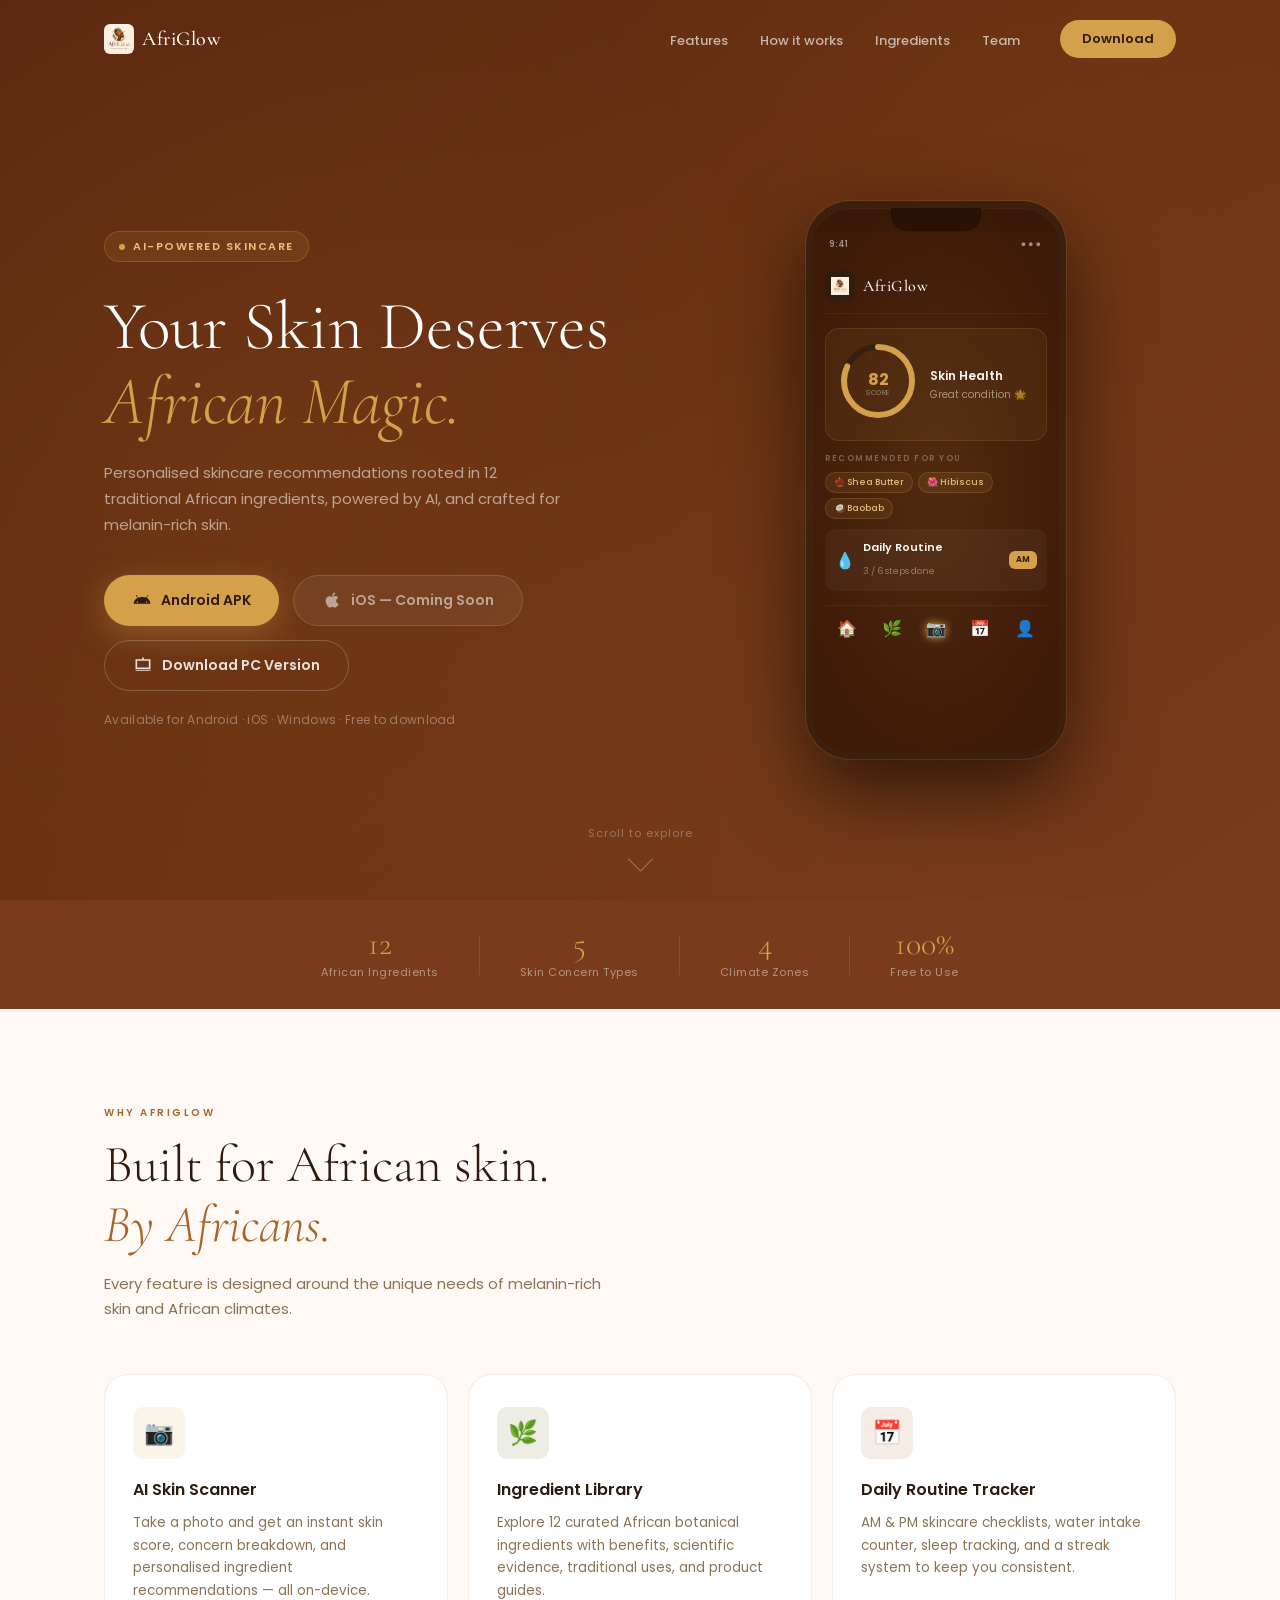
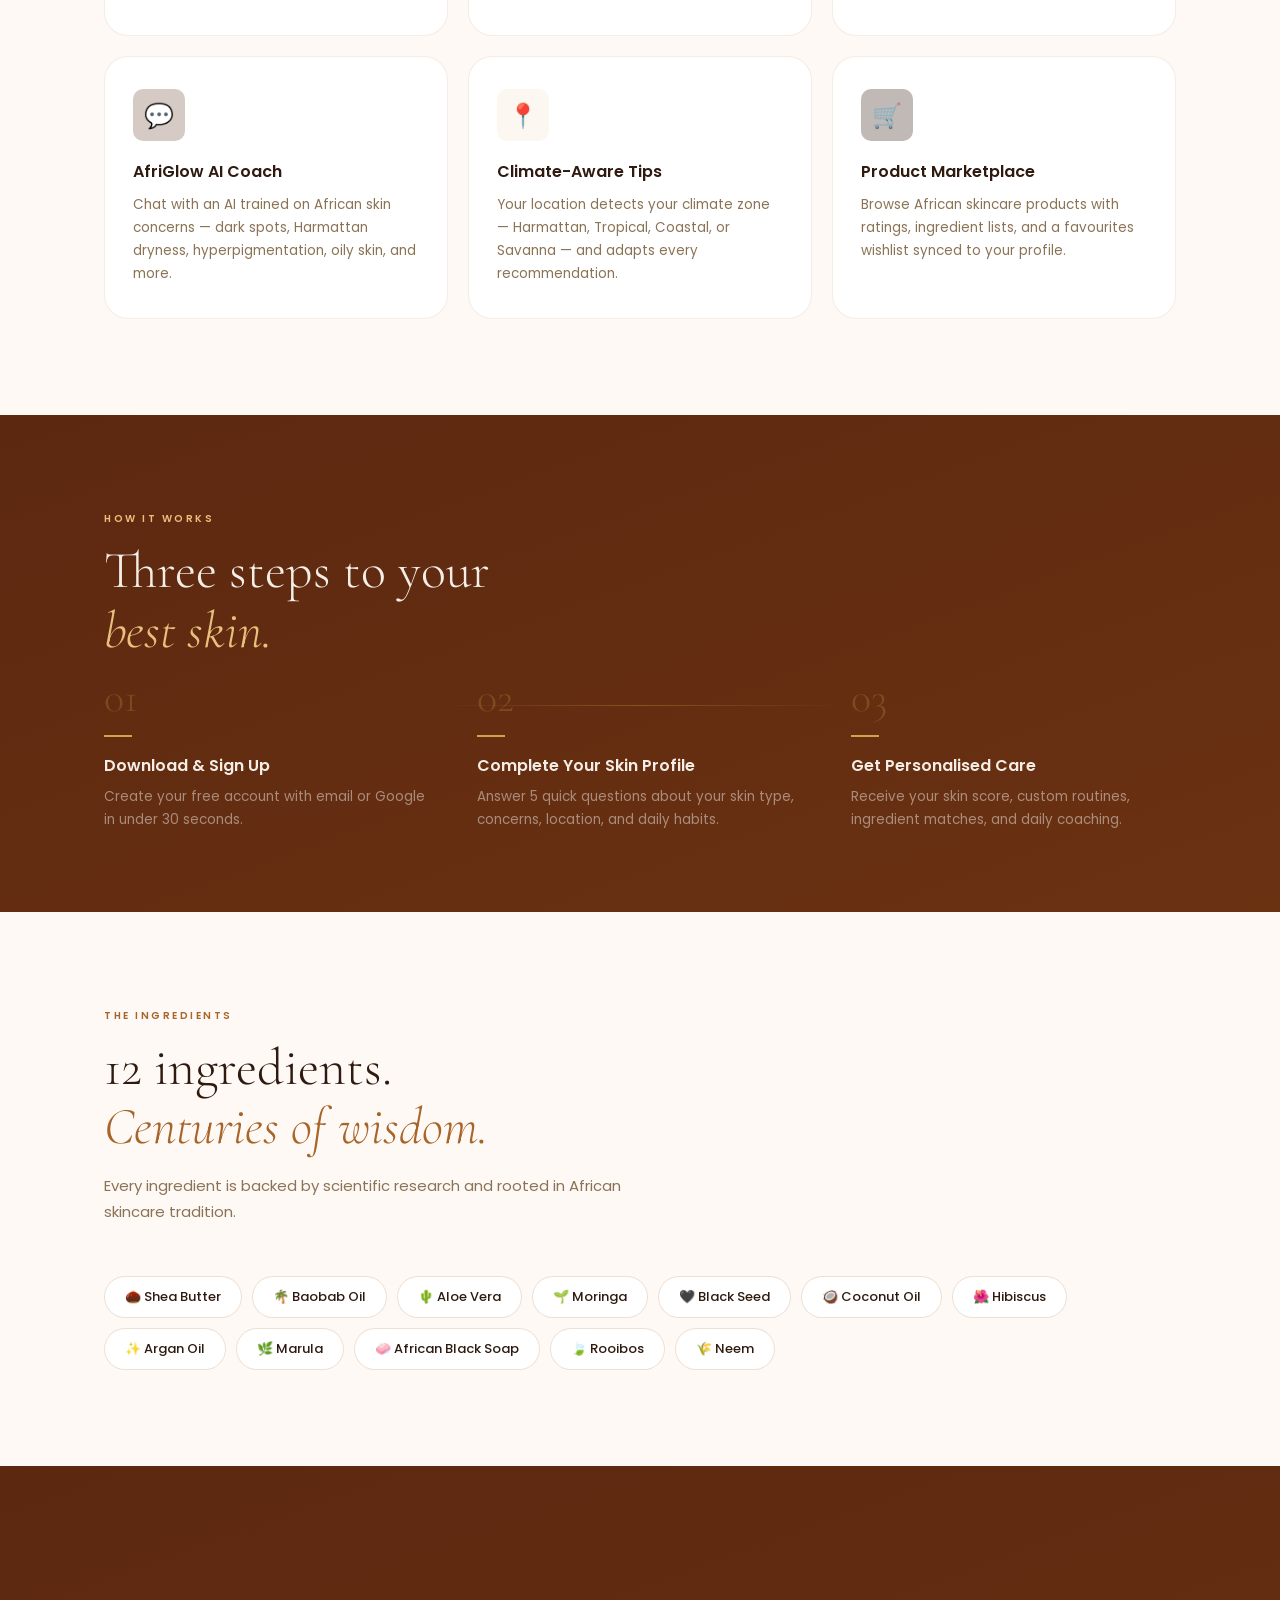
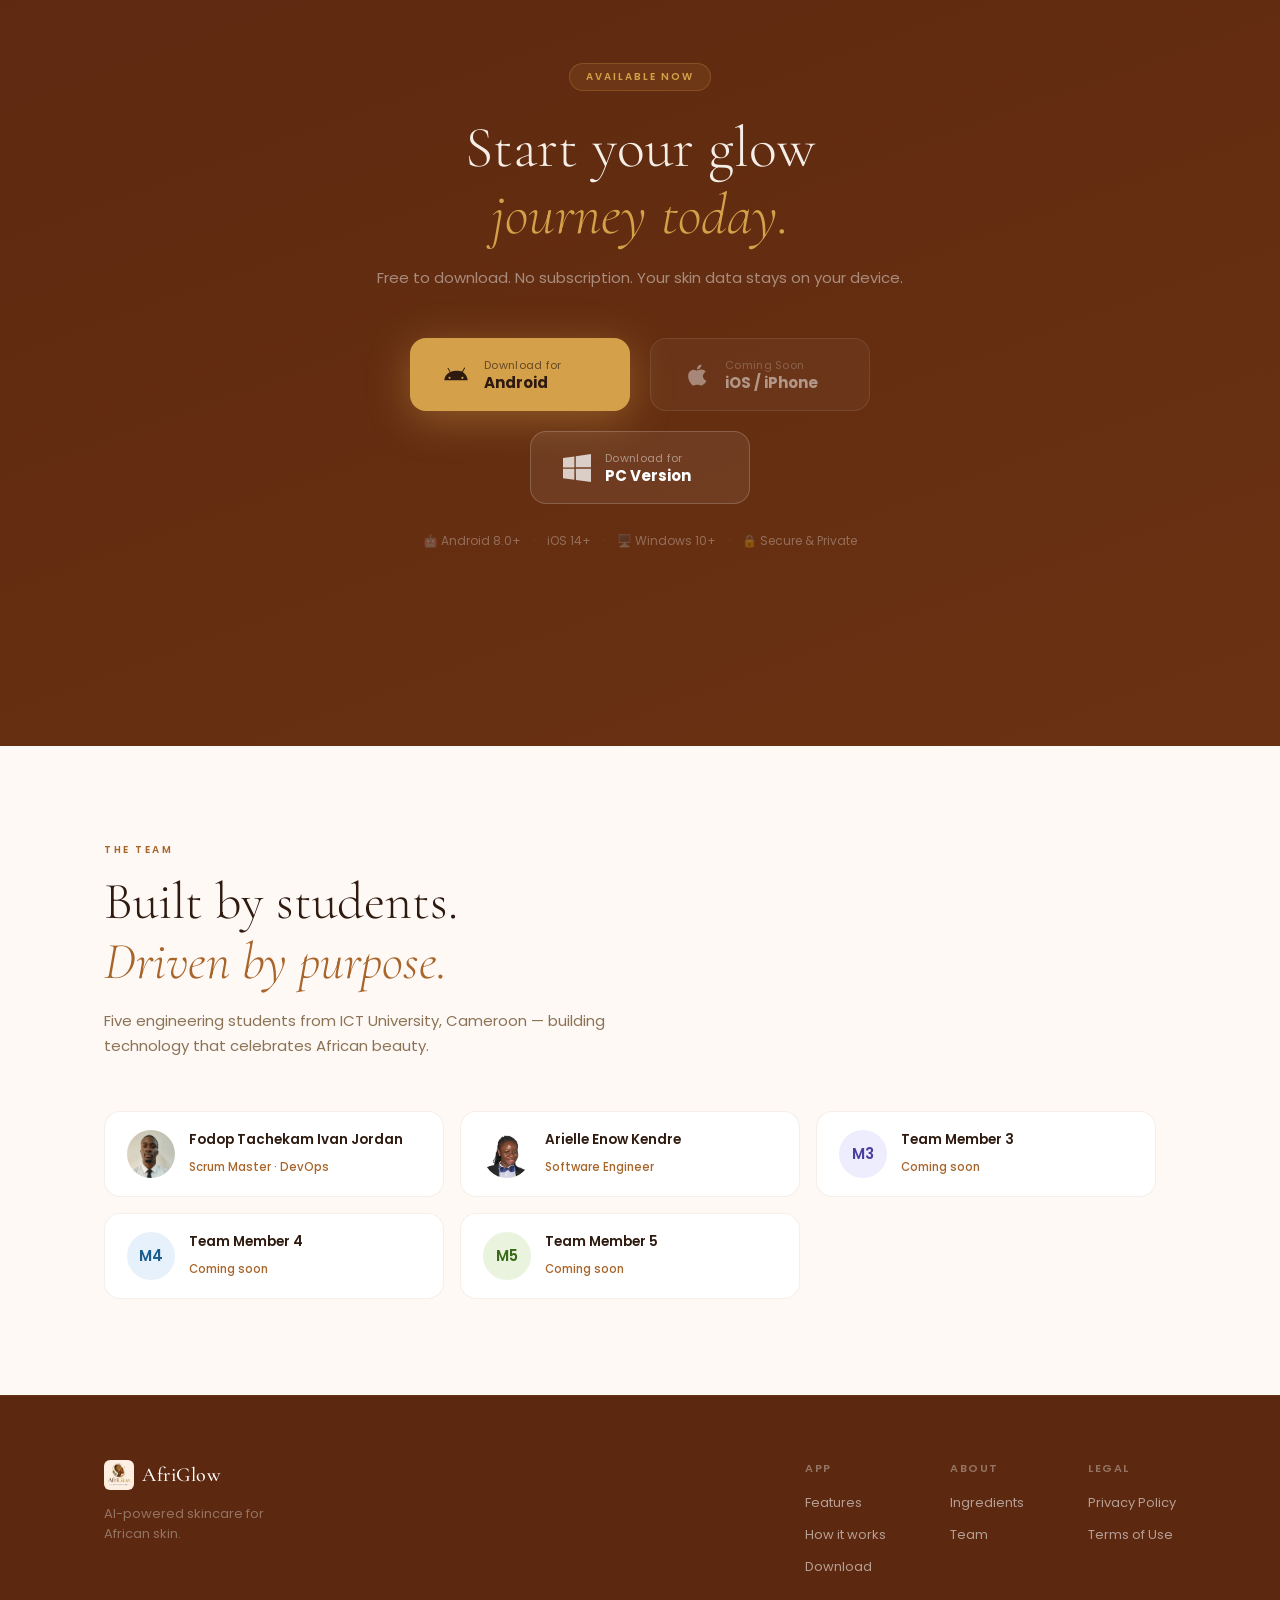
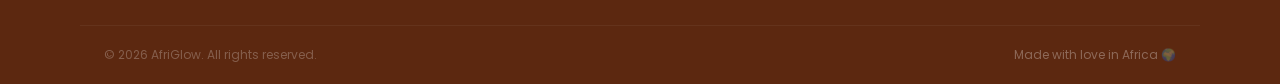
==== commit 11f54970: "Mark iOS download as Coming Soon Both the hero and download section iOS buttons now read 'Coming Soo" ====
--- a/index.html
+++ b/index.html
@@ -70,10 +70,9 @@
             <svg width="20" height="20" viewBox="0 0 24 24" fill="currentColor"><path d="M17.523 15.341c-.51 0-.926-.415-.926-.926s.415-.926.926-.926.926.415.926.926-.415.926-.926.926zm-11.046 0c-.51 0-.926-.415-.926-.926s.415-.926.926-.926.926.415.926.926-.415.926-.926.926zm11.39-5.99l1.85-3.204a.385.385 0 0 0-.141-.527.385.385 0 0 0-.527.141l-1.874 3.244A11.355 11.355 0 0 0 12 8.308c-1.663 0-3.239.373-4.648 1.038L5.478 6.102a.385.385 0 0 0-.527-.141.385.385 0 0 0-.141.527l1.85 3.204C3.86 11.07 2.077 13.6 2 16.5h20c-.077-2.9-1.86-5.43-4.133-7.149z"/></svg>
             Android APK
           </a>
-          <!-- ✏️ Replace href="#" with your actual iOS IPA / App Store link -->
-          <a href="#" class="btn-ios" id="heroIosBtn">
+          <a href="#" class="btn-ios btn-coming-soon" id="heroIosBtn">
             <svg width="20" height="20" viewBox="0 0 24 24" fill="currentColor"><path d="M17.05 20.28c-.98.95-2.05.8-3.08.35-1.09-.46-2.09-.48-3.24 0-1.44.62-2.2.44-3.06-.35C2.79 15.25 3.51 7.7 9.05 7.4c1.39.07 2.35.79 3.16.8.96-.13 1.88-.87 3.3-.94 1.82-.12 3.11.63 3.95 1.99-3.5 2.01-2.94 6.3.58 7.66-.6 1.35-1.36 2.77-2.99 3.37zM12.03 7.25c-.15-2.23 1.66-4.07 3.74-4.25.29 2.58-2.34 4.5-3.74 4.25z"/></svg>
-            iOS / iPhone
+            iOS — Coming Soon
           </a>
           <!-- ✏️ Replace href="#" with your actual Windows installer link -->
           <a href="#" class="btn-secondary" id="heroPcBtn">
@@ -303,21 +302,20 @@
             </div>
           </a>
 
-          <!-- ✏️ Replace href="#" with your actual iOS IPA / App Store link when ready -->
-          <a href="https://apps.apple.com/app/afri-glow/id6449008765" class="dl-btn dl-ios">
+          <a href="#" class="dl-btn dl-ios dl-coming-soon">
             <div class="dl-btn-icon">
               <svg width="28" height="28" viewBox="0 0 24 24" fill="currentColor">
                 <path d="M17.05 20.28c-.98.95-2.05.8-3.08.35-1.09-.46-2.09-.48-3.24 0-1.44.62-2.2.44-3.06-.35C2.79 15.25 3.51 7.7 9.05 7.4c1.39.07 2.35.79 3.16.8.96-.13 1.88-.87 3.3-.94 1.82-.12 3.11.63 3.95 1.99-3.5 2.01-2.94 6.3.58 7.66-.6 1.35-1.36 2.77-2.99 3.37zM12.03 7.25c-.15-2.23 1.66-4.07 3.74-4.25.29 2.58-2.34 4.5-3.74 4.25z"/>
               </svg>
             </div>
             <div class="dl-btn-text">
-              <span class="dl-btn-sub">Download for</span>
+              <span class="dl-btn-sub">Coming Soon</span>
               <span class="dl-btn-main">iOS / iPhone</span>
             </div>
           </a>
 
           <!-- ✏️ Replace href="#" with your actual Windows EXE/MSIX link when ready -->
-          <a href="#" class="dl-btn dl-pc">
+          <a href="href="https://github.com/FODOPTACHEKAM/afri_glow/releases/download/V1.0.0/AfriGlow-Windows.zip"" class="dl-btn dl-pc">
             <div class="dl-btn-icon">
               <svg width="28" height="28" viewBox="0 0 24 24" fill="currentColor">
                 <path d="M0 3.449L9.75 2.1v9.451H0m10.949-9.602L24 0v11.4H10.949M0 12.6h9.75v9.451L0 20.699M10.949 12.6H24V24l-12.9-1.801"/>
--- a/styles.css
+++ b/styles.css
@@ -316,6 +316,11 @@
   border-color: rgba(255,255,255,0.5);
   transform: translateY(-2px);
 }
+.btn-coming-soon {
+  opacity: 0.55;
+  cursor: default;
+  pointer-events: none;
+}
 .hero-note {
   font-size: 12px;
   color: rgba(255,255,255,0.35);
@@ -735,6 +740,11 @@
   border: 1.5px solid rgba(255,255,255,0.18);
 }
 .dl-ios:hover { background: rgba(255,255,255,0.1); border-color: rgba(255,255,255,0.3); }
+.dl-coming-soon {
+  opacity: 0.5;
+  cursor: default;
+  pointer-events: none;
+}
 .dl-pc {
   background: rgba(255,255,255,0.07);
   border: 1.5px solid rgba(255,255,255,0.18);
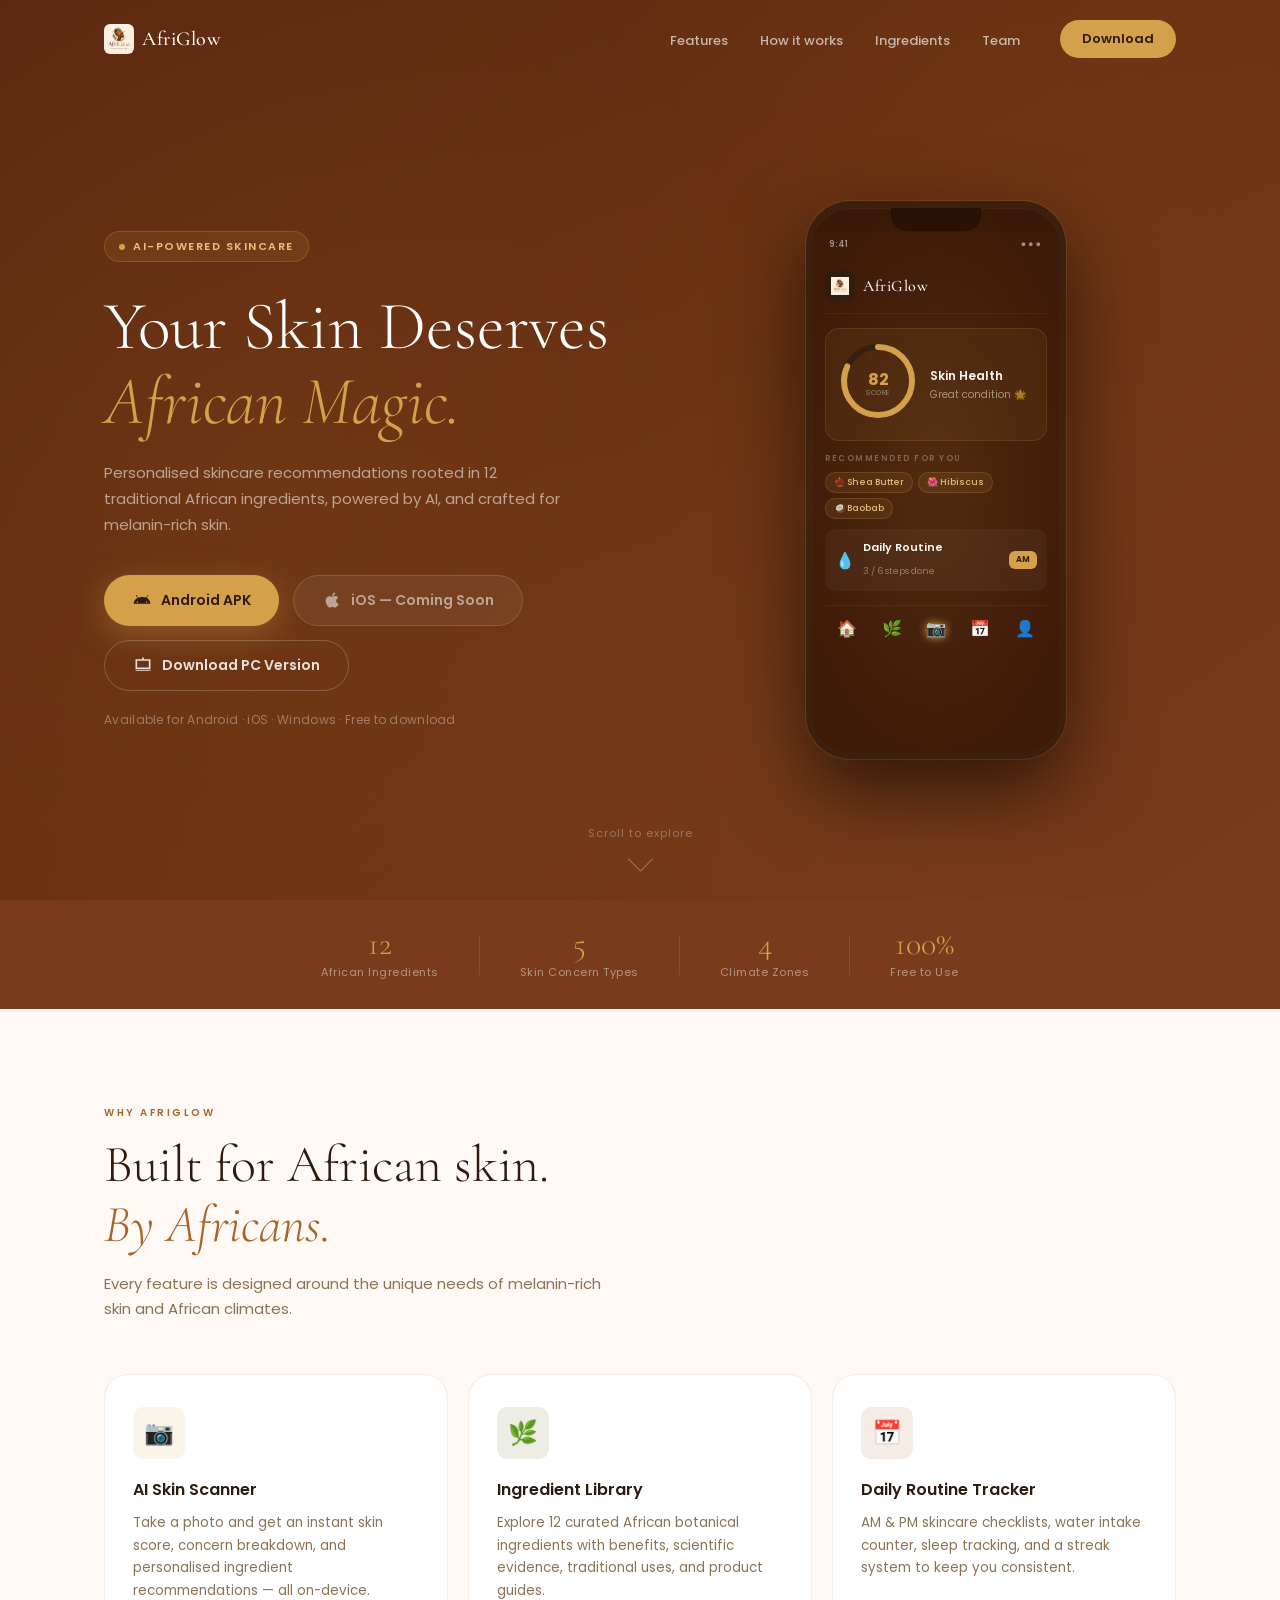
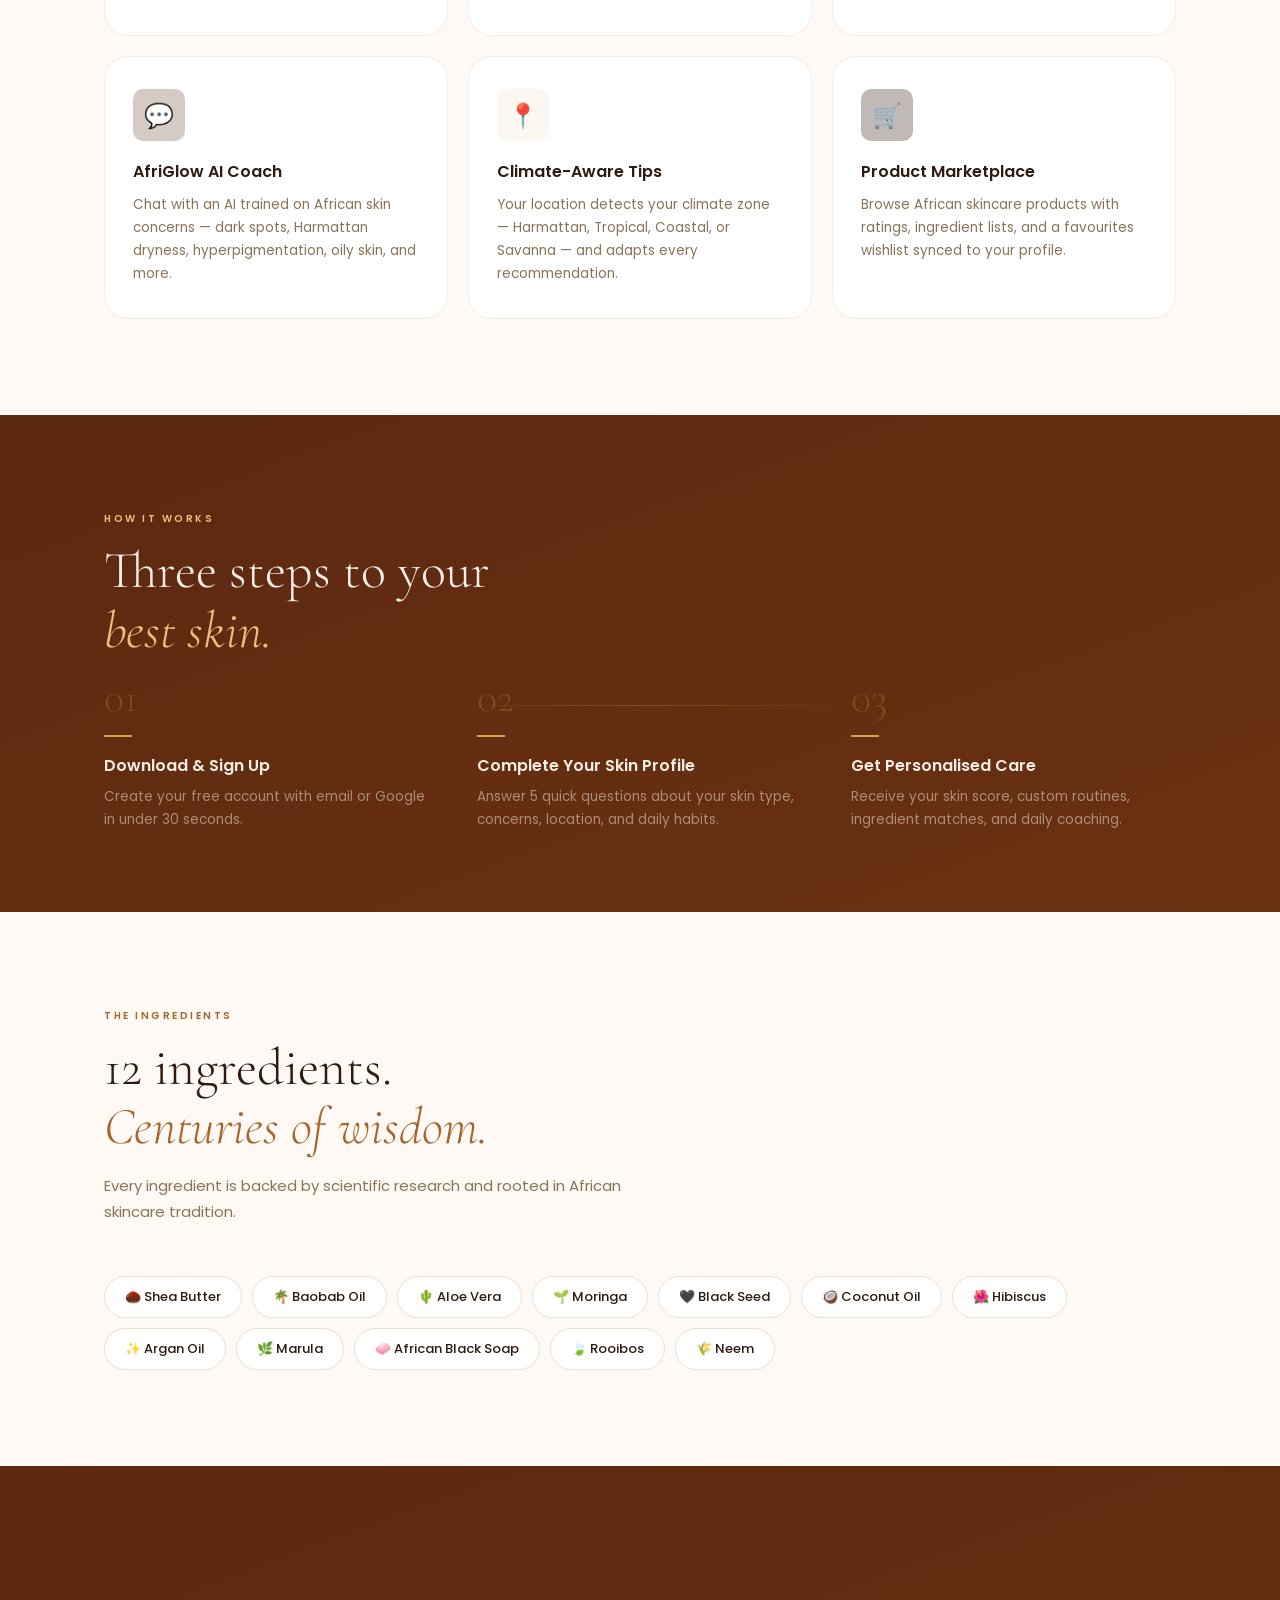
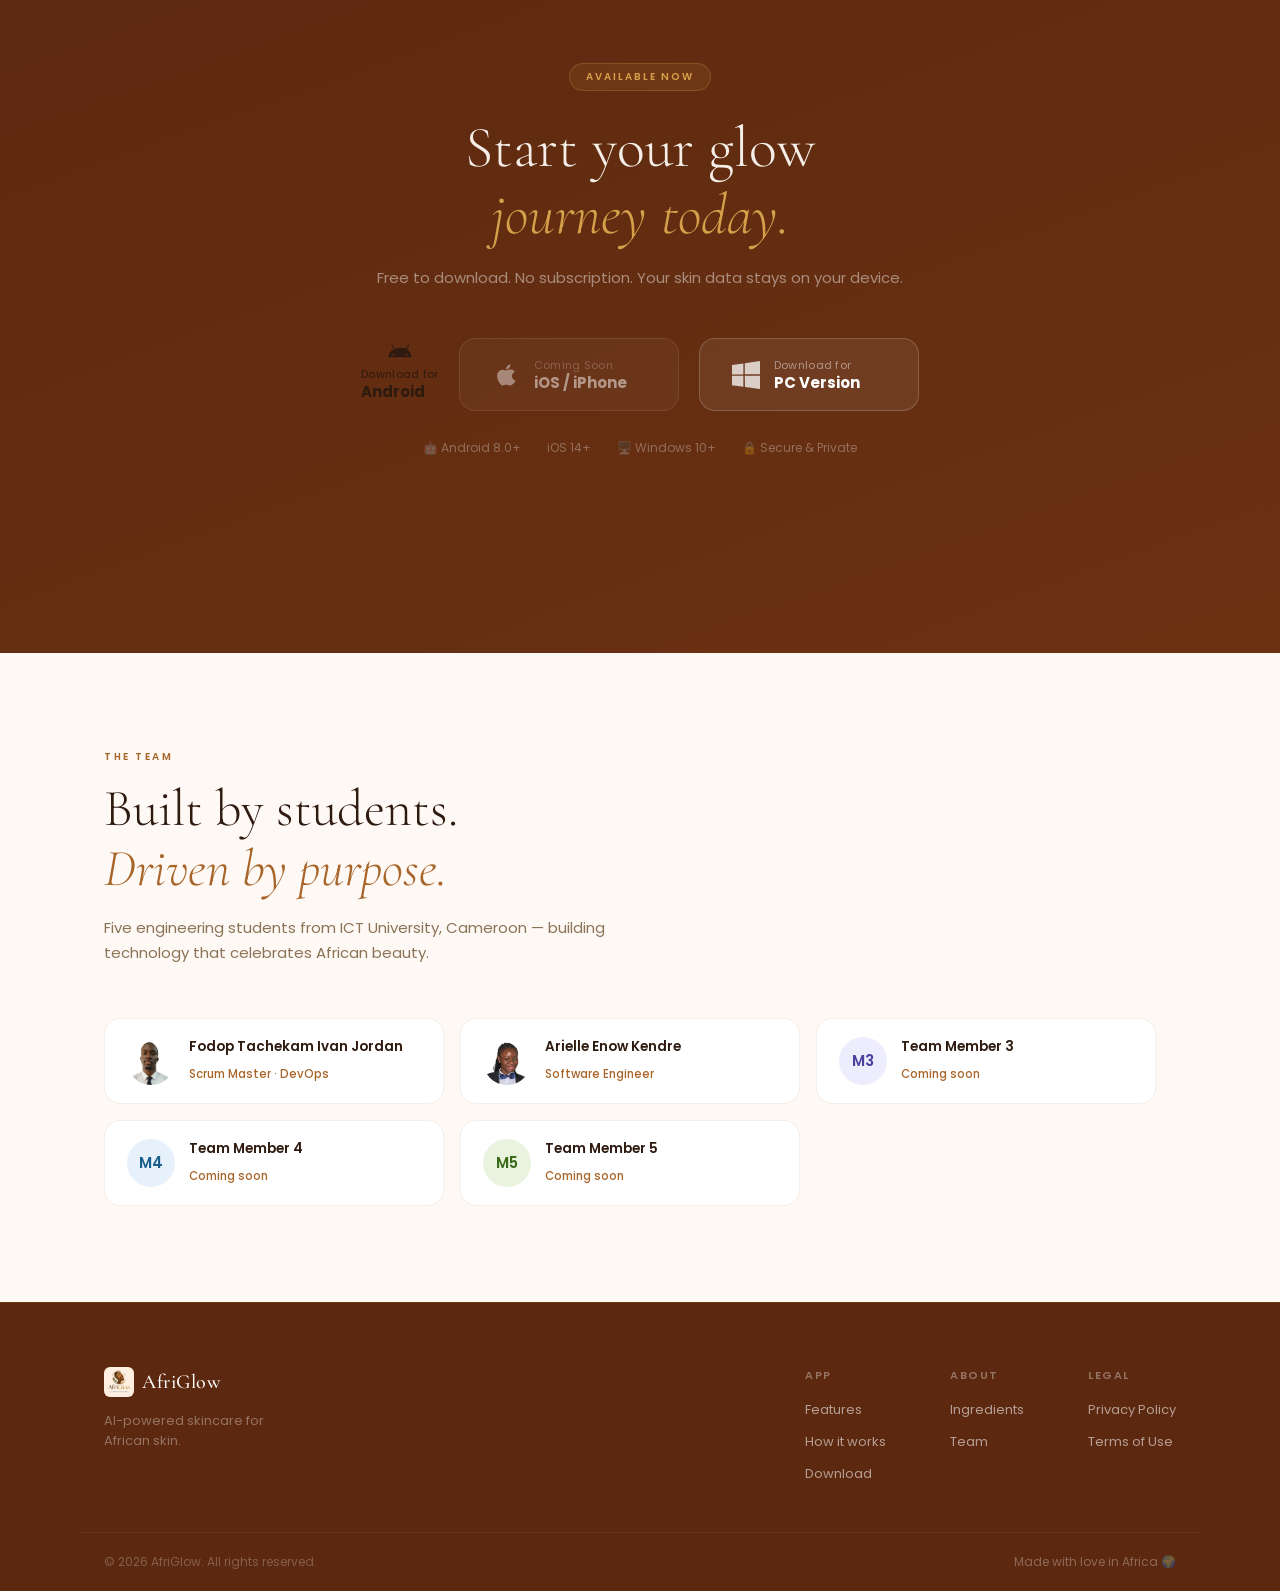
==== commit c264b395: "new qndr version" ====
--- a/index.html
+++ b/index.html
@@ -290,7 +290,7 @@
 
         <div class="download-buttons">
           <!-- ✏️ Replace href="#" with your actual Android APK link when ready -->
-          <a href="https://github.com/FODOPTACHEKAM/afri_glow/releases/download/V1.0.0/app-release.apk" class="dl-btn dl-android">
+          <a href="https://github.com/FODOPTACHEKAM/afri_glow/releases/download/V1.0.0/app-release.apk">
             <div class="dl-btn-icon">
               <svg width="28" height="28" viewBox="0 0 24 24" fill="currentColor">
                 <path d="M17.523 15.341c-.51 0-.926-.415-.926-.926s.415-.926.926-.926.926.415.926.926-.415.926-.926.926zm-11.046 0c-.51 0-.926-.415-.926-.926s.415-.926.926-.926.926.415.926.926-.415.926-.926.926zm11.39-5.99l1.85-3.204a.385.385 0 0 0-.141-.527.385.385 0 0 0-.527.141l-1.874 3.244A11.355 11.355 0 0 0 12 8.308c-1.663 0-3.239.373-4.648 1.038L5.478 6.102a.385.385 0 0 0-.527-.141.385.385 0 0 0-.141.527l1.85 3.204C3.86 11.07 2.077 13.6 2 16.5h20c-.077-2.9-1.86-5.43-4.133-7.149z"/>
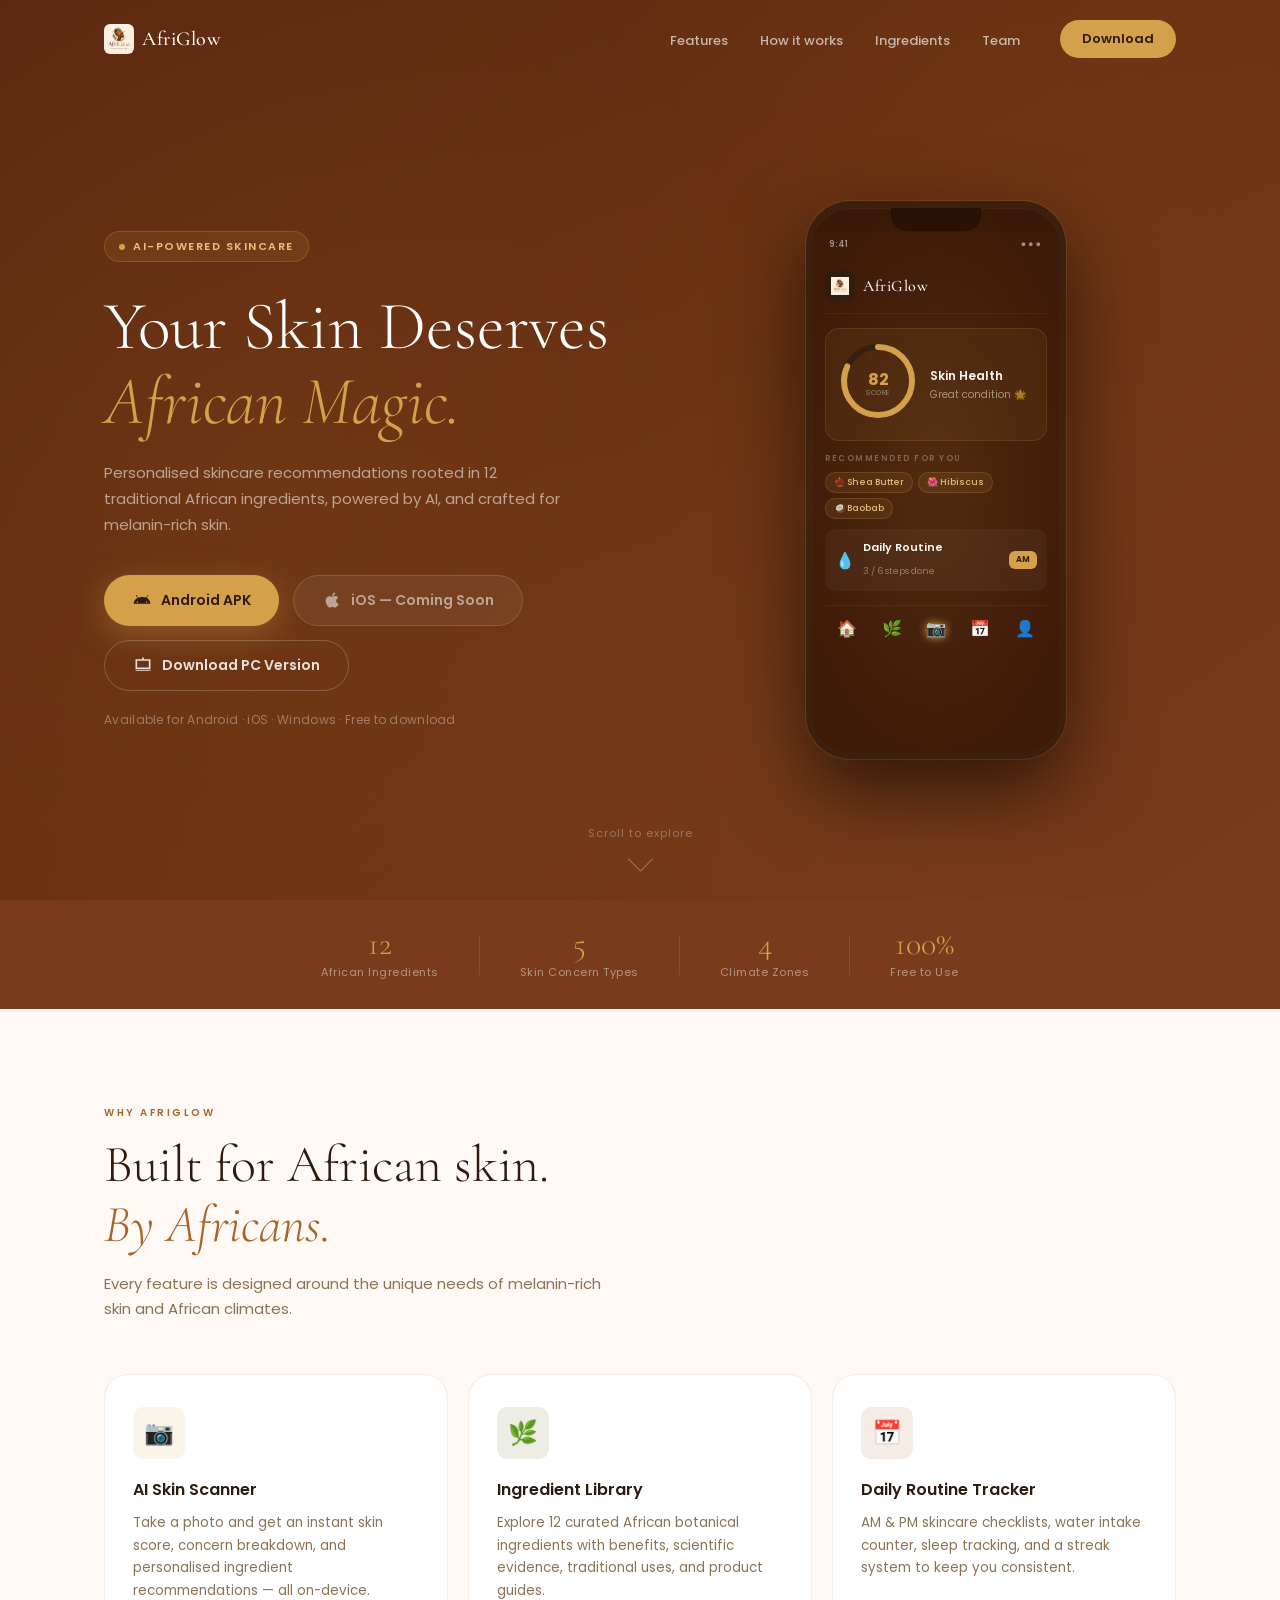
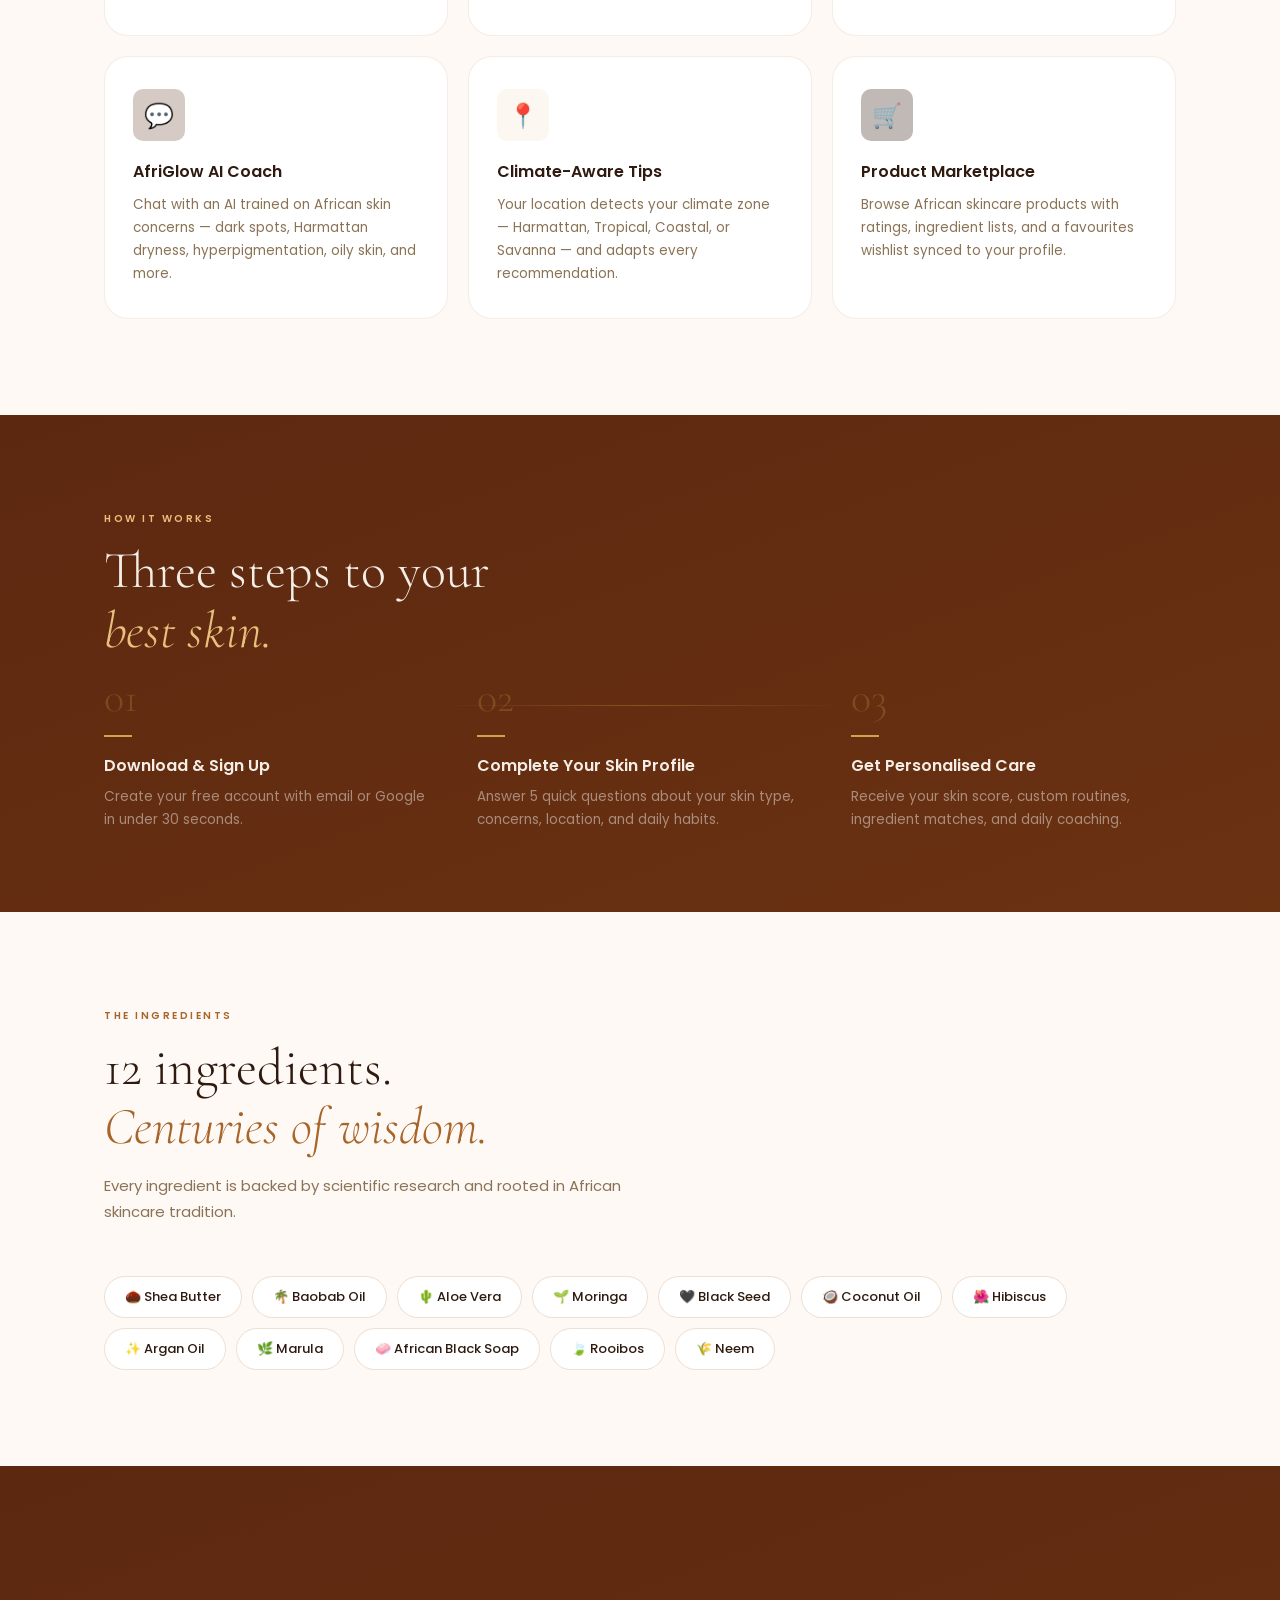
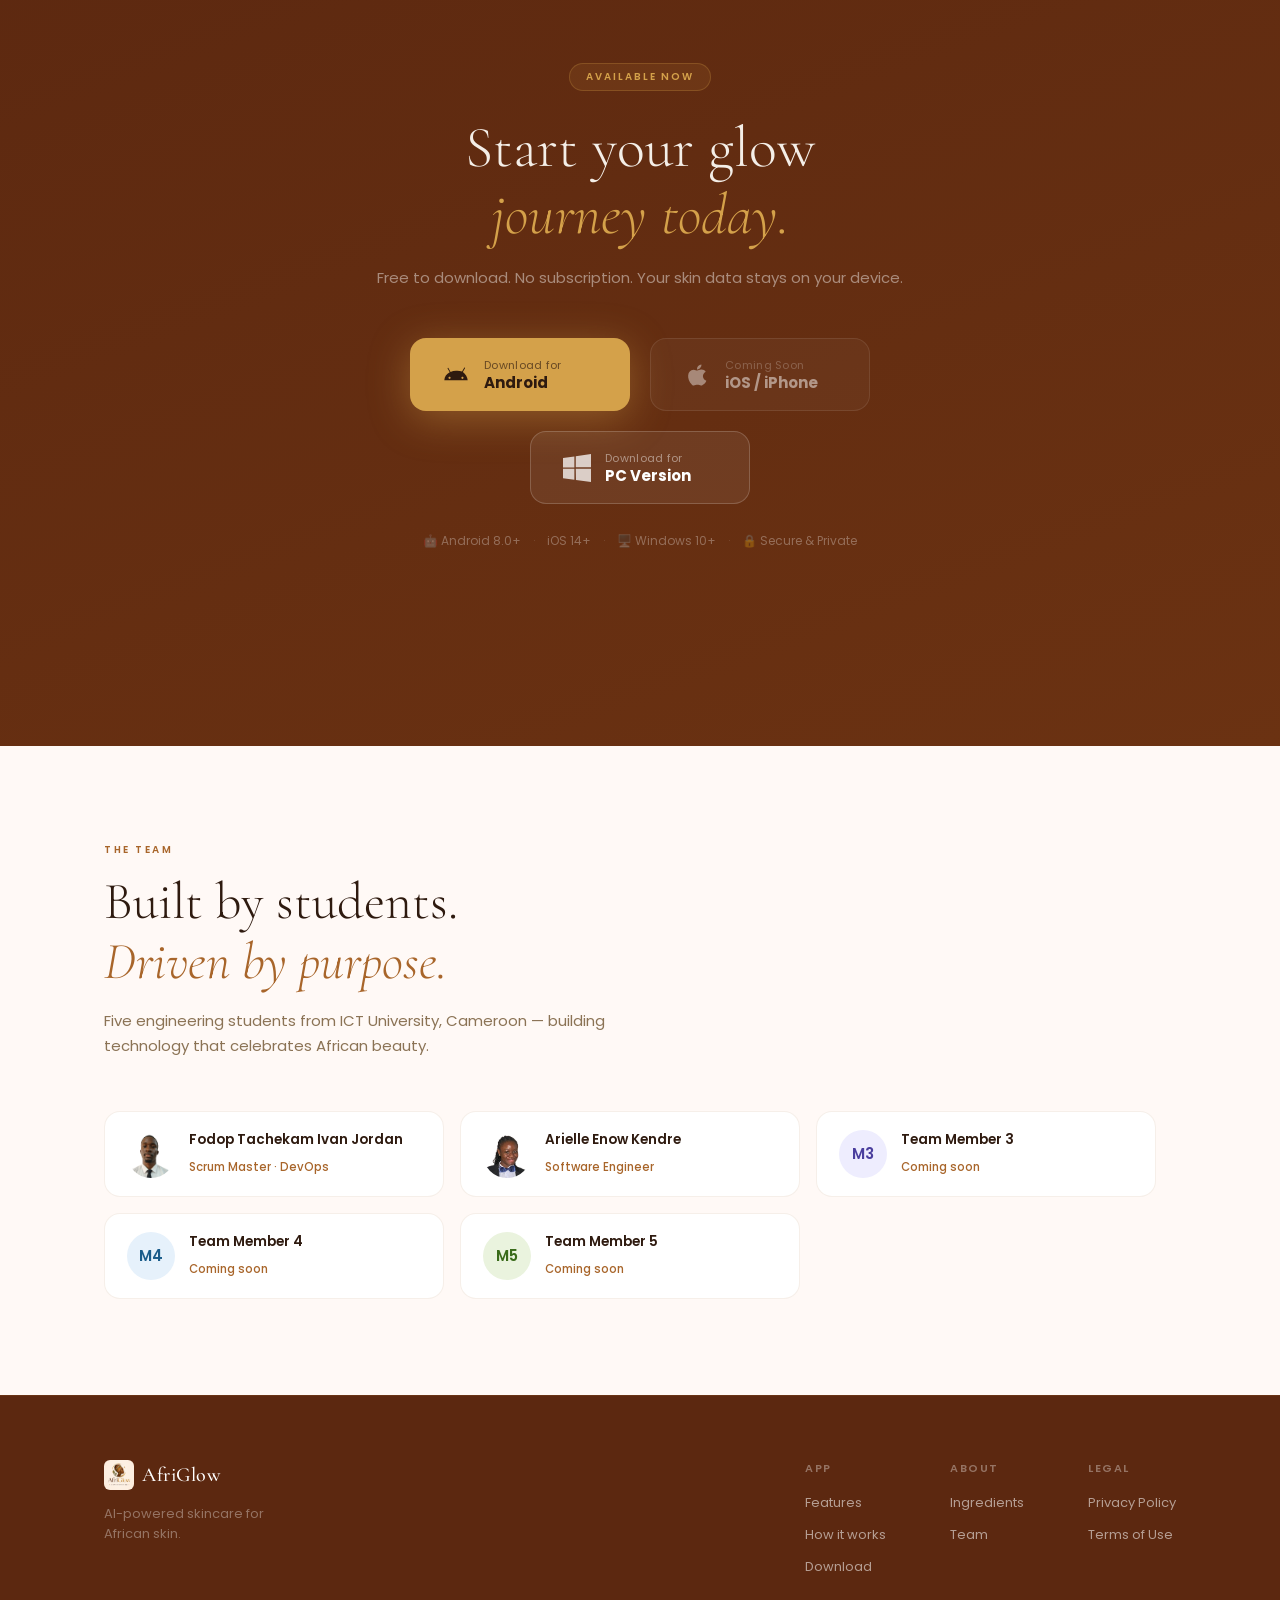
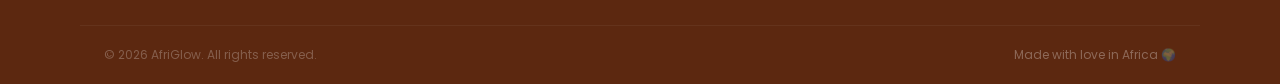
==== commit f8bb7cc3: "Wire up Android APK and Windows installer download links Point hero and download-section buttons to " ====
--- a/index.html
+++ b/index.html
@@ -65,8 +65,7 @@
           powered by AI, and crafted for melanin-rich skin.
         </p>
         <div class="hero-buttons">
-          <!-- ✏️ Replace href="#" with your actual Android APK link -->
-          <a href="#" class="btn-primary" id="heroAndroidBtn">
+          <a href="https://github.com/FODOPTACHEKAM/afri_glow/releases/download/V1.0.0/app-release.apk" class="btn-primary" id="heroAndroidBtn">
             <svg width="20" height="20" viewBox="0 0 24 24" fill="currentColor"><path d="M17.523 15.341c-.51 0-.926-.415-.926-.926s.415-.926.926-.926.926.415.926.926-.415.926-.926.926zm-11.046 0c-.51 0-.926-.415-.926-.926s.415-.926.926-.926.926.415.926.926-.415.926-.926.926zm11.39-5.99l1.85-3.204a.385.385 0 0 0-.141-.527.385.385 0 0 0-.527.141l-1.874 3.244A11.355 11.355 0 0 0 12 8.308c-1.663 0-3.239.373-4.648 1.038L5.478 6.102a.385.385 0 0 0-.527-.141.385.385 0 0 0-.141.527l1.85 3.204C3.86 11.07 2.077 13.6 2 16.5h20c-.077-2.9-1.86-5.43-4.133-7.149z"/></svg>
             Android APK
           </a>
@@ -74,8 +73,7 @@
             <svg width="20" height="20" viewBox="0 0 24 24" fill="currentColor"><path d="M17.05 20.28c-.98.95-2.05.8-3.08.35-1.09-.46-2.09-.48-3.24 0-1.44.62-2.2.44-3.06-.35C2.79 15.25 3.51 7.7 9.05 7.4c1.39.07 2.35.79 3.16.8.96-.13 1.88-.87 3.3-.94 1.82-.12 3.11.63 3.95 1.99-3.5 2.01-2.94 6.3.58 7.66-.6 1.35-1.36 2.77-2.99 3.37zM12.03 7.25c-.15-2.23 1.66-4.07 3.74-4.25.29 2.58-2.34 4.5-3.74 4.25z"/></svg>
             iOS — Coming Soon
           </a>
-          <!-- ✏️ Replace href="#" with your actual Windows installer link -->
-          <a href="#" class="btn-secondary" id="heroPcBtn">
+          <a href="https://github.com/FODOPTACHEKAM/afri_glow/releases/download/V1.0.0/AfriGlow-Windows.zip" class="btn-secondary" id="heroPcBtn">
             <svg width="20" height="20" viewBox="0 0 24 24" fill="currentColor"><path d="M3 5h18v12H3V5zm2 2v8h14V7H5zm-2 11h18v1H3v-1zM11 3h2v2h-2z"/></svg>
             Download PC Version
           </a>
@@ -289,8 +287,7 @@
         <p class="download-sub">Free to download. No subscription. Your skin data stays on your device.</p>
 
         <div class="download-buttons">
-          <!-- ✏️ Replace href="#" with your actual Android APK link when ready -->
-          <a href="https://github.com/FODOPTACHEKAM/afri_glow/releases/download/V1.0.0/app-release.apk">
+          <a href="https://github.com/FODOPTACHEKAM/afri_glow/releases/download/V1.0.0/app-release.apk" class="dl-btn dl-android">
             <div class="dl-btn-icon">
               <svg width="28" height="28" viewBox="0 0 24 24" fill="currentColor">
                 <path d="M17.523 15.341c-.51 0-.926-.415-.926-.926s.415-.926.926-.926.926.415.926.926-.415.926-.926.926zm-11.046 0c-.51 0-.926-.415-.926-.926s.415-.926.926-.926.926.415.926.926-.415.926-.926.926zm11.39-5.99l1.85-3.204a.385.385 0 0 0-.141-.527.385.385 0 0 0-.527.141l-1.874 3.244A11.355 11.355 0 0 0 12 8.308c-1.663 0-3.239.373-4.648 1.038L5.478 6.102a.385.385 0 0 0-.527-.141.385.385 0 0 0-.141.527l1.85 3.204C3.86 11.07 2.077 13.6 2 16.5h20c-.077-2.9-1.86-5.43-4.133-7.149z"/>
@@ -314,8 +311,7 @@
             </div>
           </a>
 
-          <!-- ✏️ Replace href="#" with your actual Windows EXE/MSIX link when ready -->
-          <a href="href="https://github.com/FODOPTACHEKAM/afri_glow/releases/download/V1.0.0/AfriGlow-Windows.zip"" class="dl-btn dl-pc">
+          <a href="https://github.com/FODOPTACHEKAM/afri_glow/releases/download/V1.0.0/AfriGlow-Windows.zip" class="dl-btn dl-pc">
             <div class="dl-btn-icon">
               <svg width="28" height="28" viewBox="0 0 24 24" fill="currentColor">
                 <path d="M0 3.449L9.75 2.1v9.451H0m10.949-9.602L24 0v11.4H10.949M0 12.6h9.75v9.451L0 20.699M10.949 12.6H24V24l-12.9-1.801"/>
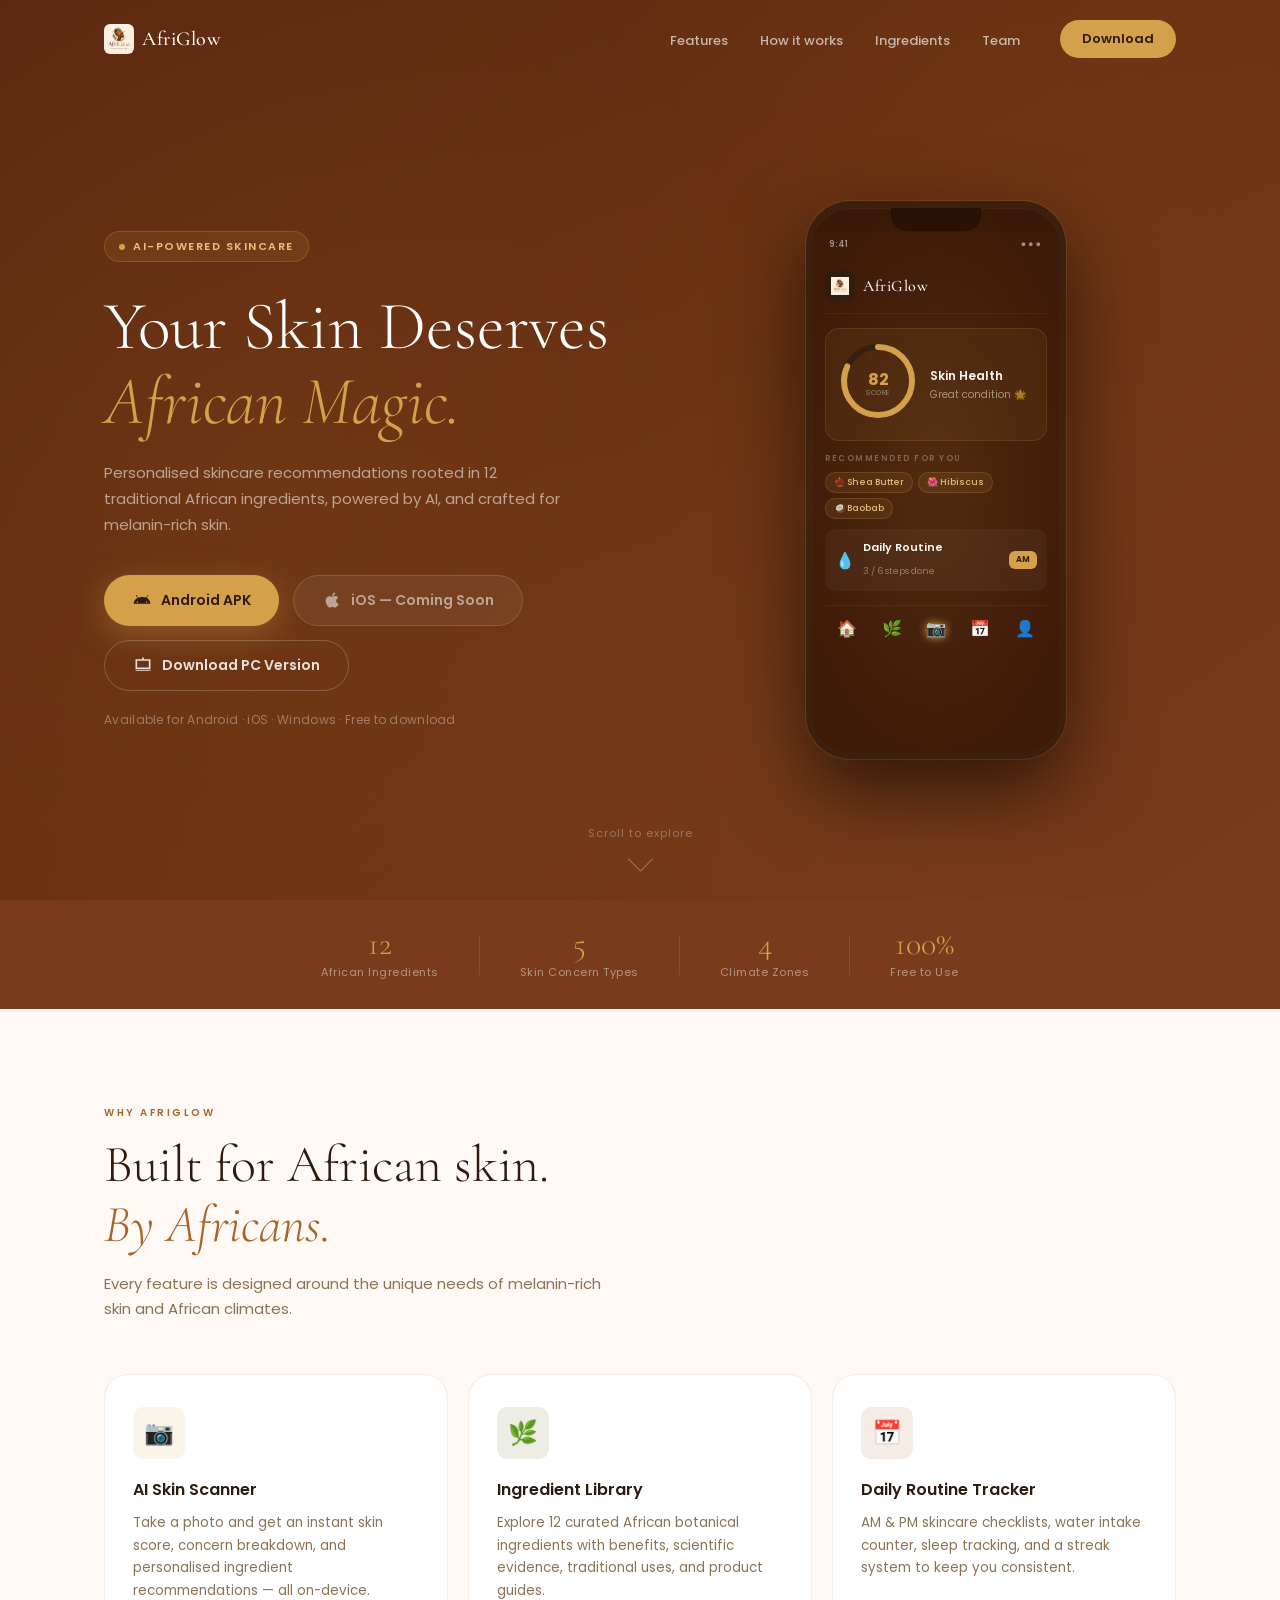
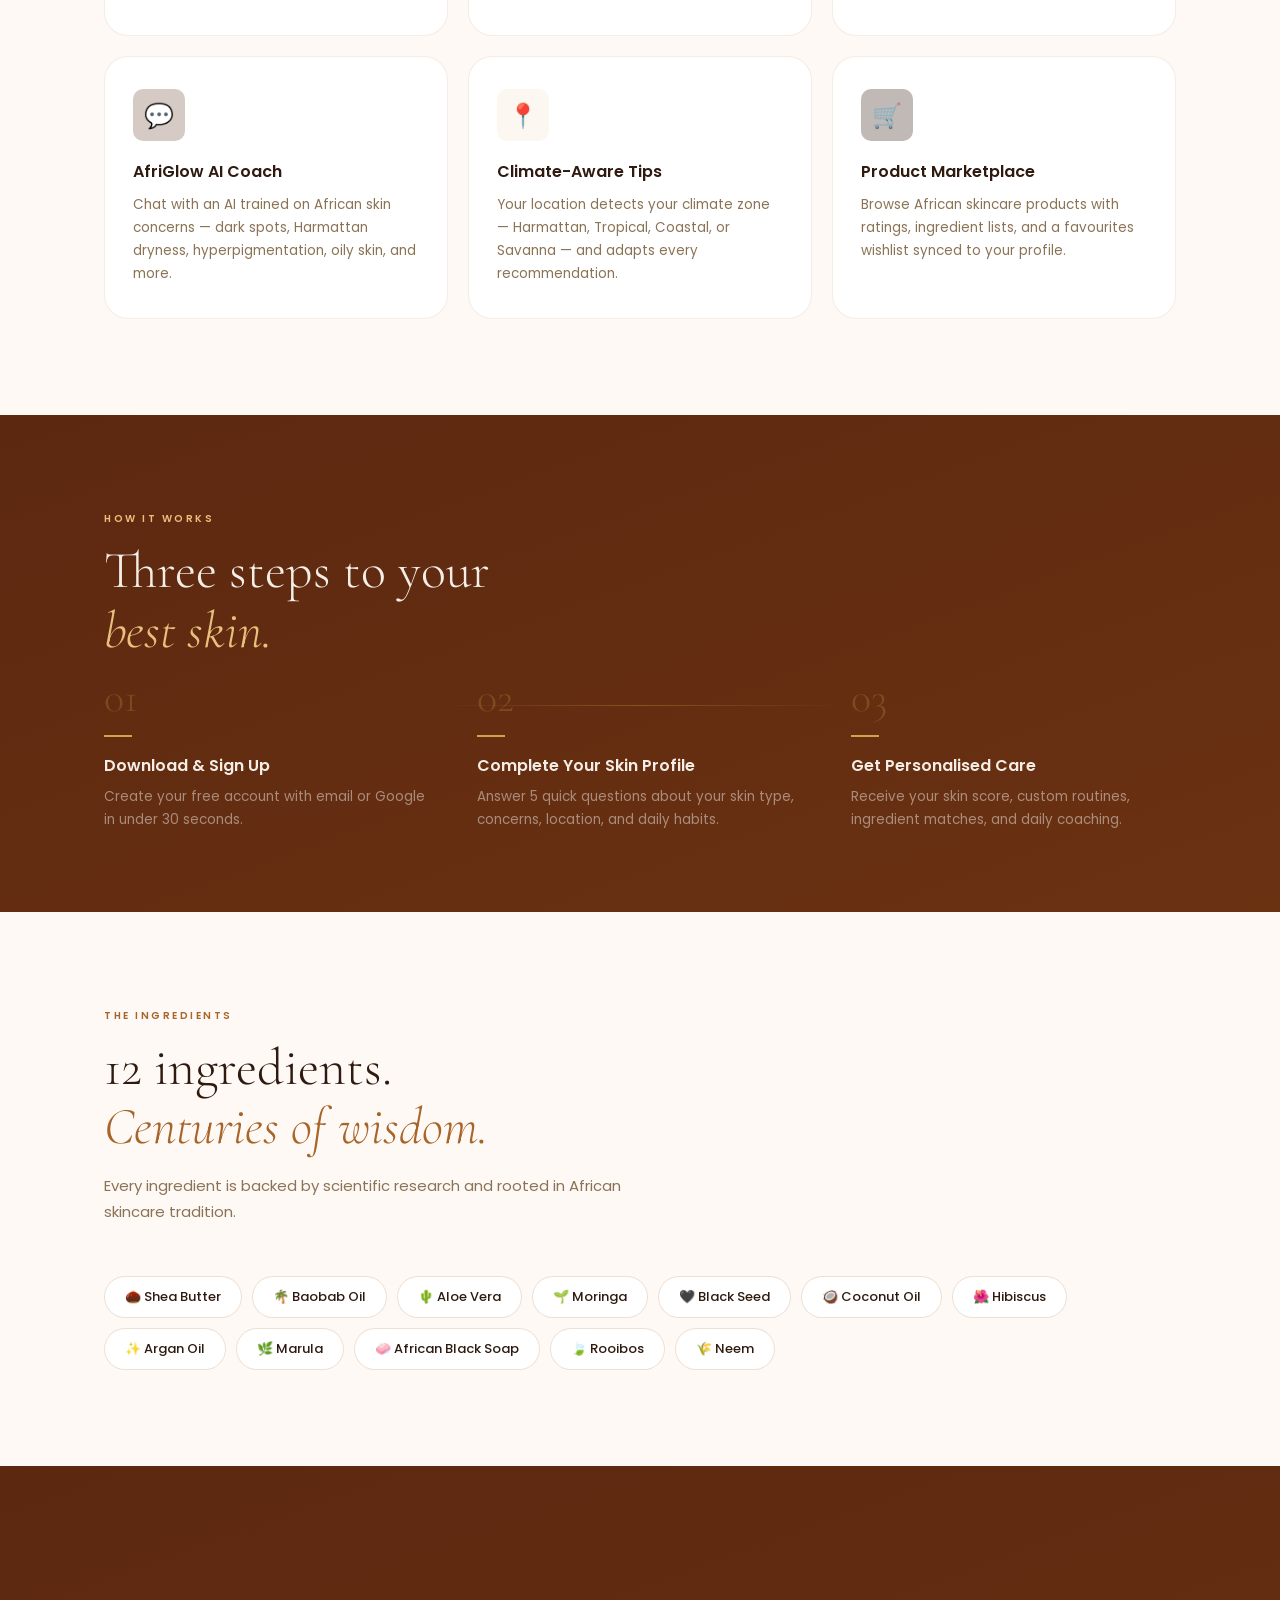
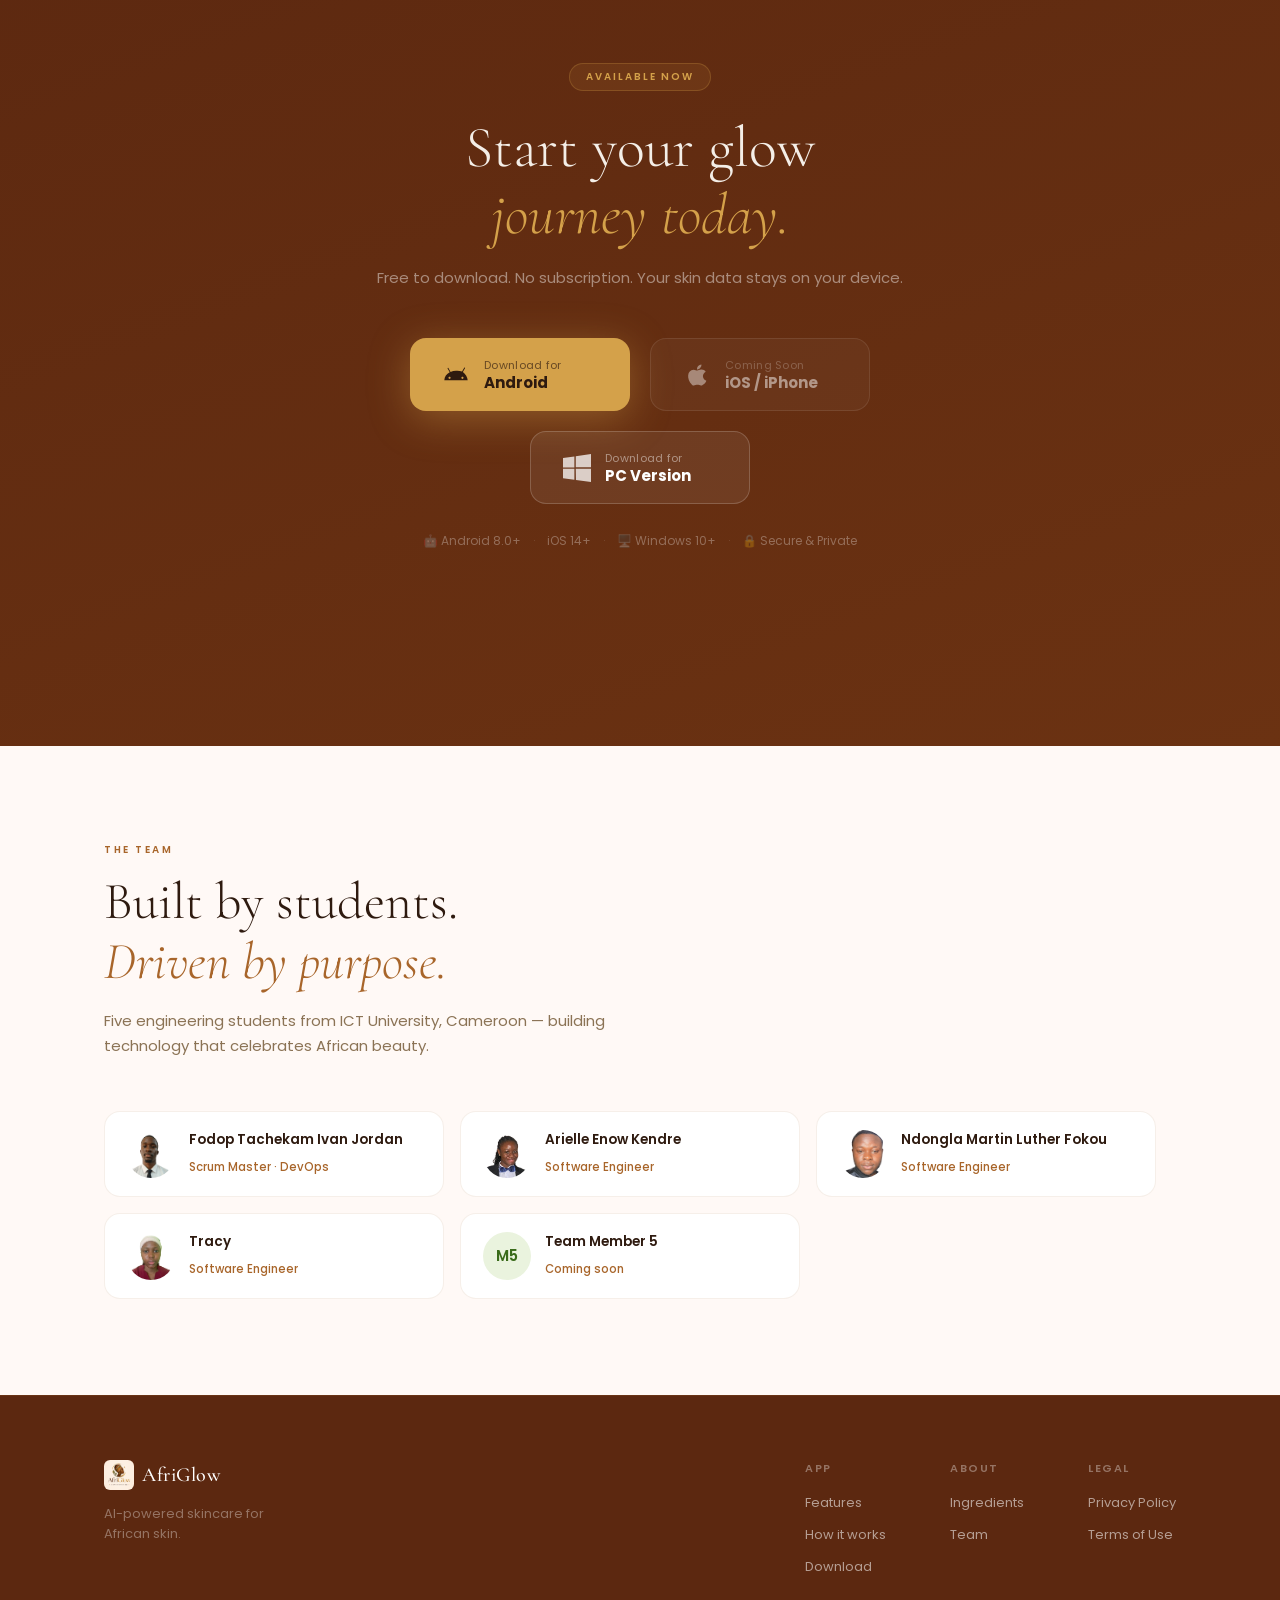
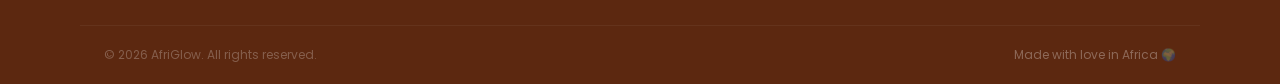
==== commit 7781829e: "Organize images into images/ folder and add team members 3 & 4 Move all image assets into a dedicate" ====
--- a/index.html
+++ b/index.html
@@ -24,7 +24,7 @@
   <nav id="navbar">
     <div class="nav-container">
       <a href="#" class="nav-logo">
-        <img src="AfriGlow.png" alt="AfriGlow" class="logo-img" />
+        <img src="images/AfriGlow.png" alt="AfriGlow" class="logo-img" />
         <span class="logo-text">AfriGlow</span>
       </a>
       <ul class="nav-links">
@@ -91,7 +91,7 @@
                 <span class="ps-signal">●●●</span>
               </div>
               <div class="ps-hero">
-                <div class="ps-logo-box"><img src="AfriGlow.png" alt="AfriGlow" style="width:18px;height:18px;object-fit:contain;" /></div>
+                <div class="ps-logo-box"><img src="images/AfriGlow.png" alt="AfriGlow" style="width:18px;height:18px;object-fit:contain;" /></div>
                 <span class="ps-appname">AfriGlow</span>
               </div>
               <div class="ps-score-card">
@@ -346,31 +346,31 @@
 
       <div class="team-grid">
         <div class="team-card reveal">
-          <img src="fodop.png" alt="Fodop Tachekam Ivan Jordan" class="team-avatar" style="object-fit: cover;" />
+          <img src="images/fodop.png" alt="Fodop Tachekam Ivan Jordan" class="team-avatar" style="object-fit: cover;" />
           <div class="team-info">
             <h4>Fodop Tachekam Ivan Jordan</h4>
             <span class="team-role">Scrum Master · DevOps</span>
           </div>
         </div>
         <div class="team-card reveal reveal-delay">
-          <img src="arielle.png" alt="Arielle Enow Kendre" class="team-avatar" style="object-fit: cover;" />
+          <img src="images/arielle.png" alt="Arielle Enow Kendre" class="team-avatar" style="object-fit: cover;" />
           <div class="team-info">
             <h4>Arielle Enow Kendre</h4>
             <span class="team-role">Software Engineer</span>
           </div>
         </div>
         <div class="team-card reveal reveal-delay-2">
-          <div class="team-avatar" style="background:#EEEDFE; color:#4B3F9E;">M3</div>
+          <img src="images/martin.png" alt="Ndongla Martin Luther Fokou" class="team-avatar" style="object-fit: cover;" />
           <div class="team-info">
-            <h4>Team Member 3</h4>
-            <span class="team-role">Coming soon</span>
+            <h4>Ndongla Martin Luther Fokou</h4>
+            <span class="team-role">Software Engineer</span>
           </div>
         </div>
         <div class="team-card reveal">
-          <div class="team-avatar" style="background:#E6F1FB; color:#1A5C8B;">M4</div>
+          <img src="images/tracy.png" alt="Tracy" class="team-avatar" style="object-fit: cover;" />
           <div class="team-info">
-            <h4>Team Member 4</h4>
-            <span class="team-role">Coming soon</span>
+            <h4>Tracy</h4>
+            <span class="team-role">Software Engineer</span>
           </div>
         </div>
         <div class="team-card reveal reveal-delay">
@@ -389,7 +389,7 @@
     <div class="footer-container">
       <div class="footer-brand">
         <a href="#" class="footer-logo">
-          <img src="AfriGlow.png" alt="AfriGlow" class="logo-img" />
+          <img src="images/AfriGlow.png" alt="AfriGlow" class="logo-img" />
           <span class="logo-text">AfriGlow</span>
         </a>
         <p class="footer-tagline">AI-powered skincare for African skin.</p>
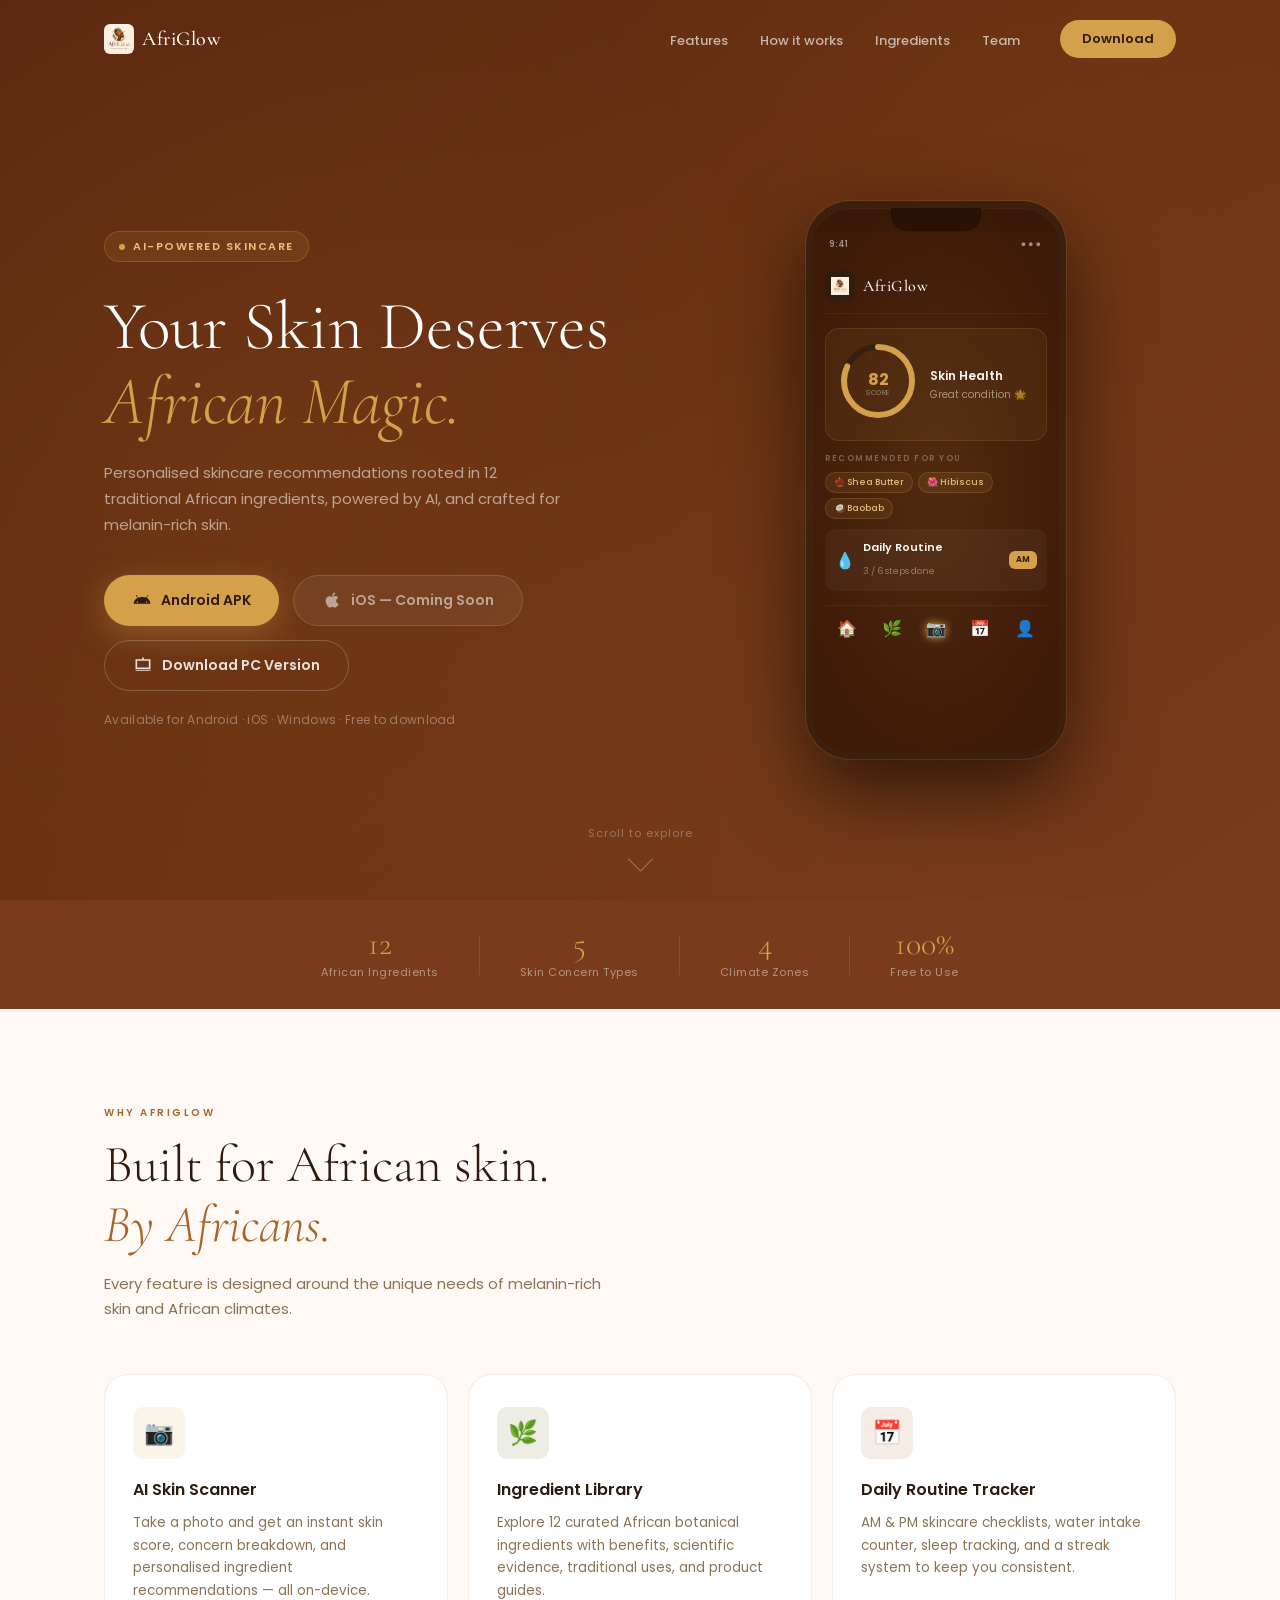
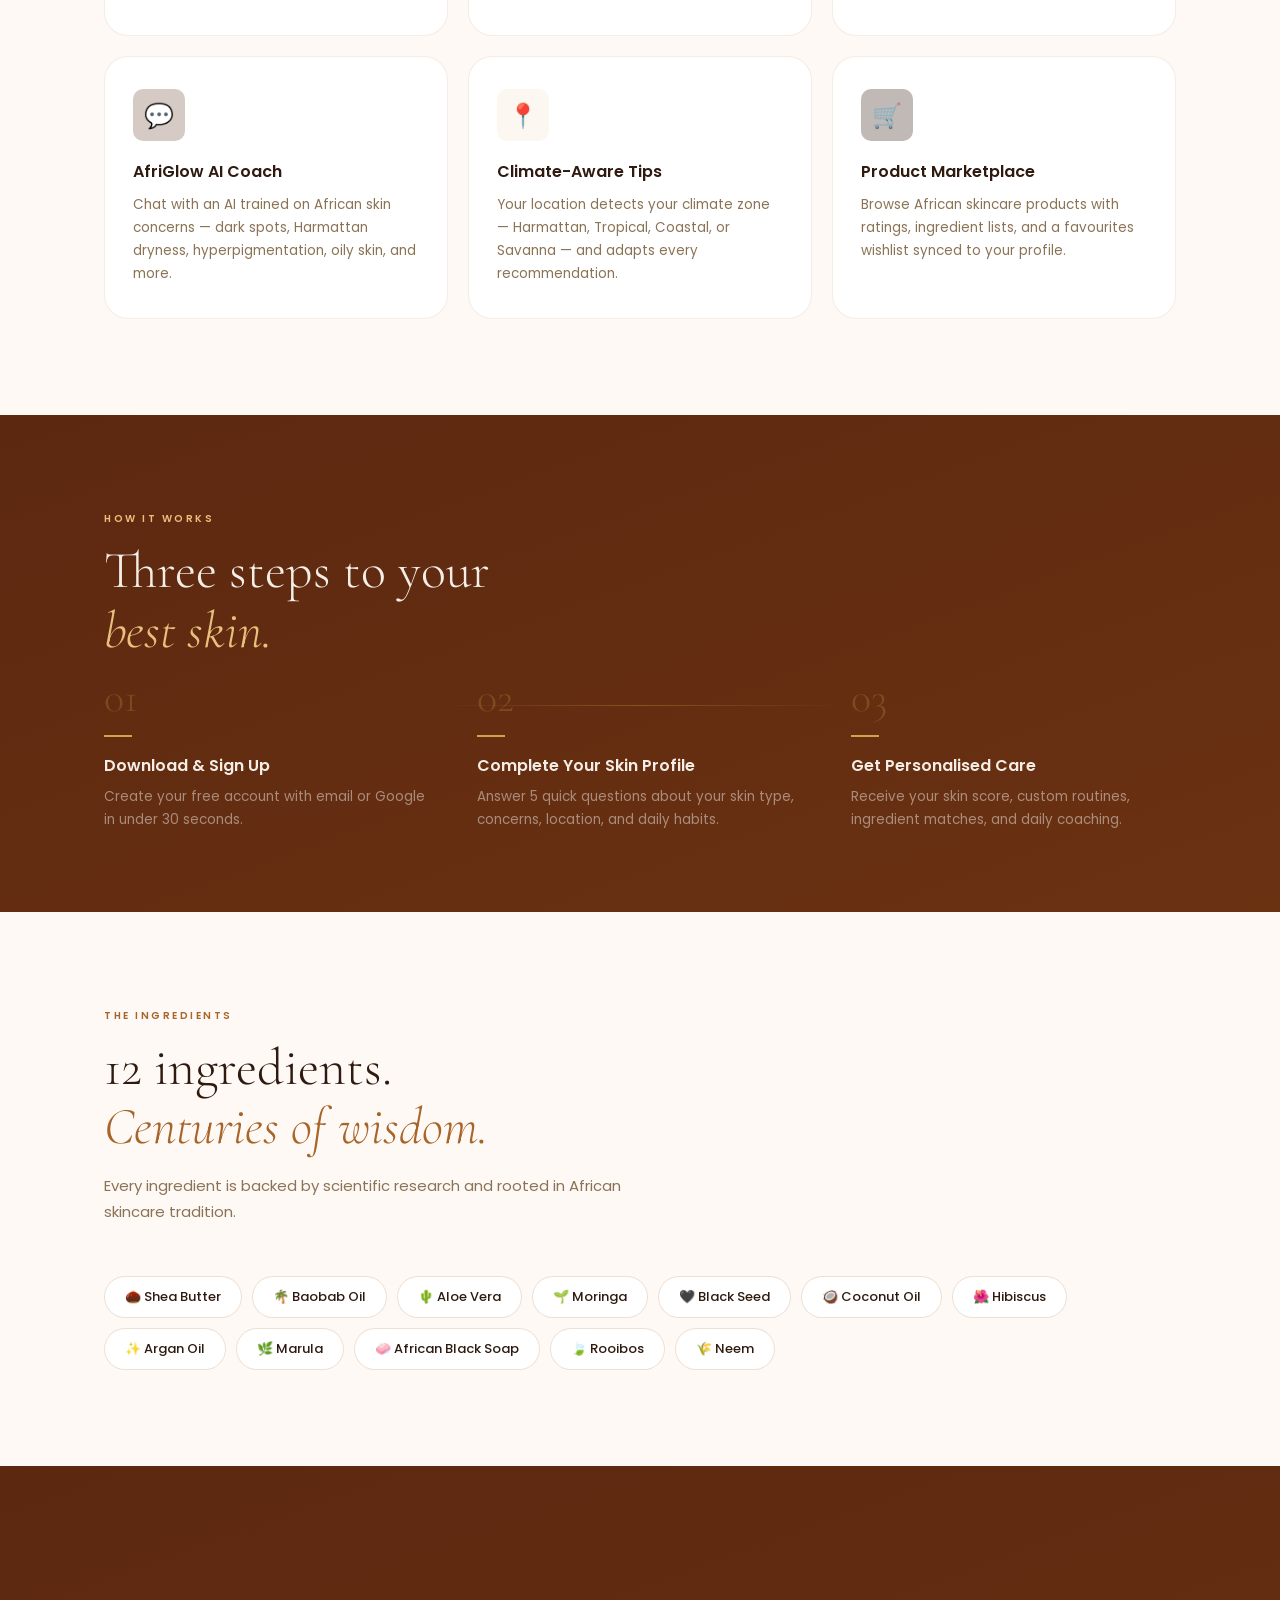
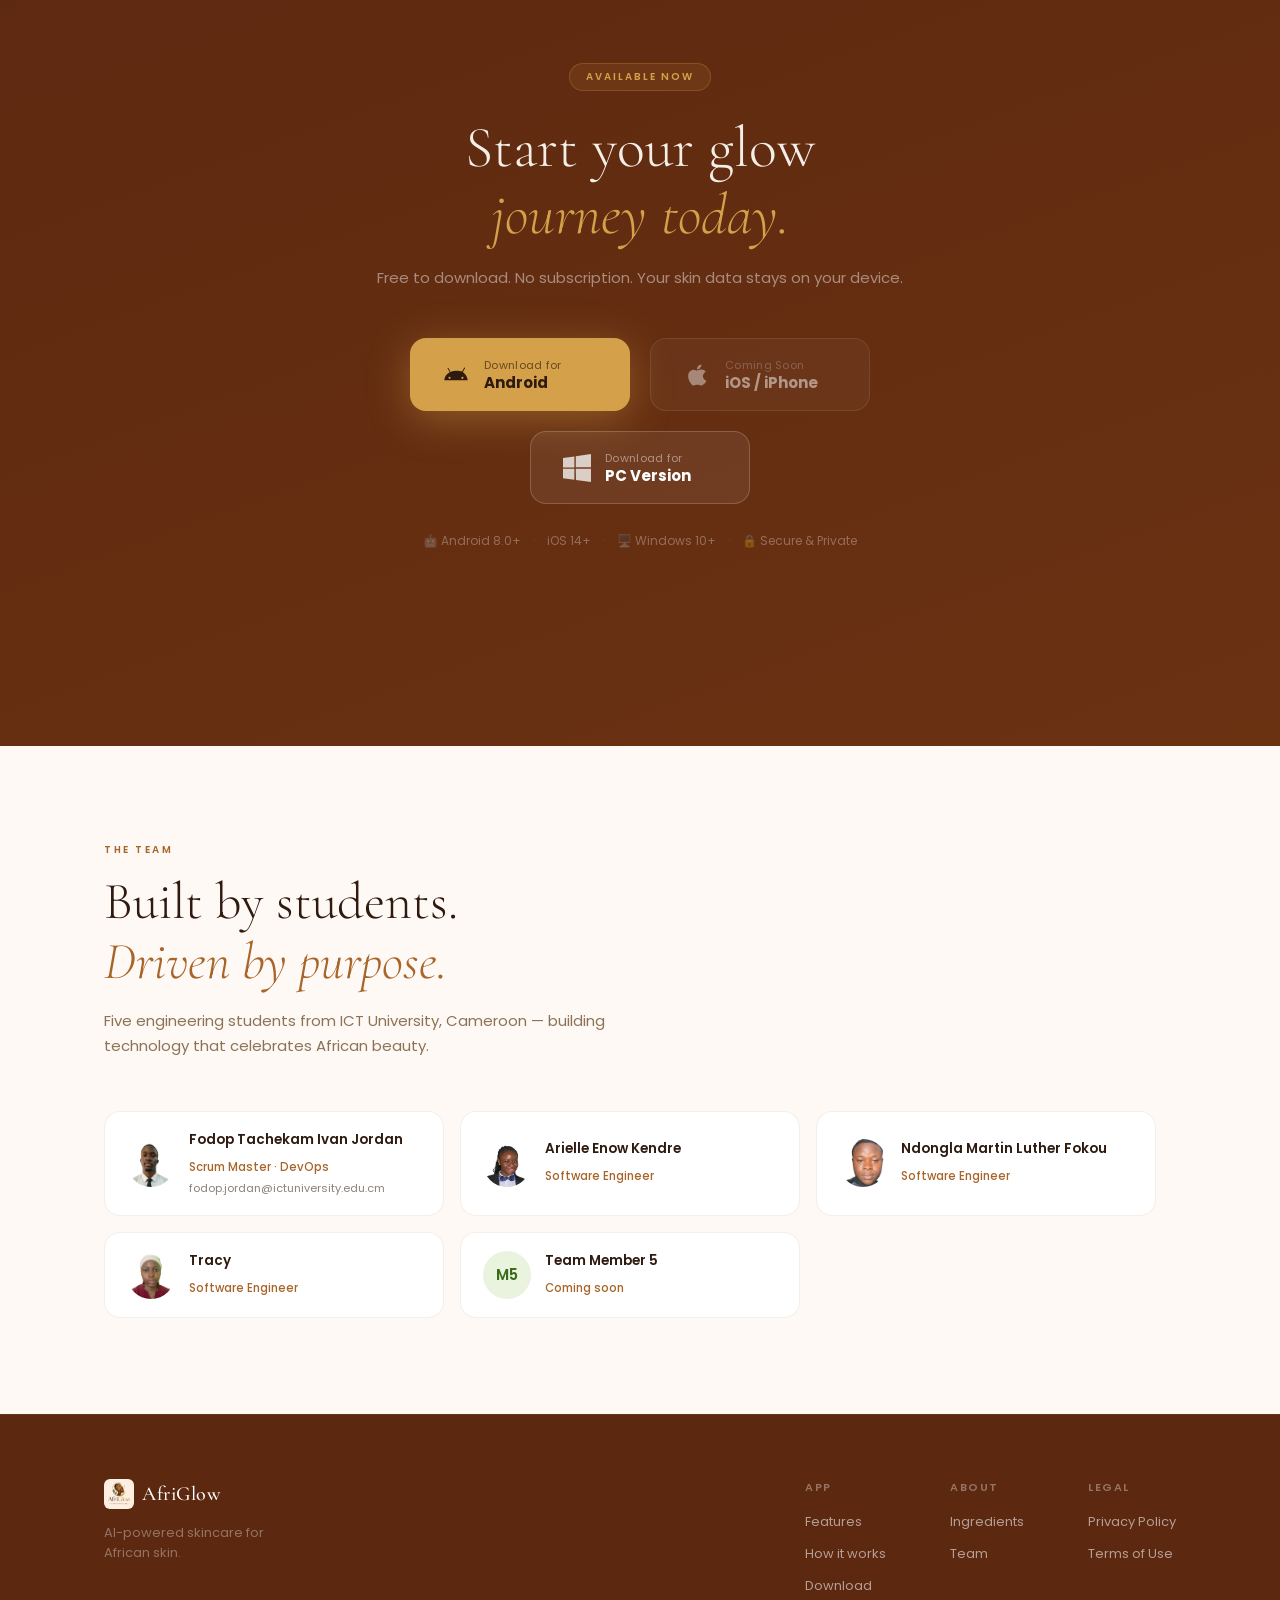
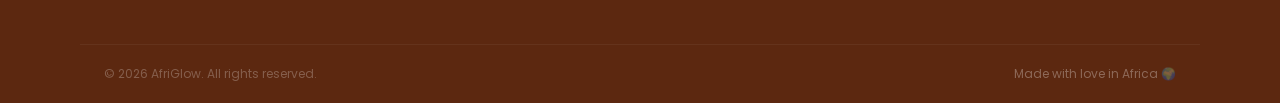
==== commit 29cb298e: "Add Fodop's email to his team card Display contact email as a mailto link beneath the role, with a m" ====
--- a/index.html
+++ b/index.html
@@ -350,6 +350,7 @@
           <div class="team-info">
             <h4>Fodop Tachekam Ivan Jordan</h4>
             <span class="team-role">Scrum Master · DevOps</span>
+            <a href="mailto:fodop.jordan@ictuniversity.edu.cm" class="team-email">fodop.jordan@ictuniversity.edu.cm</a>
           </div>
         </div>
         <div class="team-card reveal reveal-delay">
--- a/styles.css
+++ b/styles.css
@@ -831,6 +831,19 @@
   color: var(--bronze);
   font-weight: 500;
 }
+.team-email {
+  display: block;
+  font-size: 11px;
+  color: var(--espresso);
+  opacity: 0.55;
+  margin-top: 2px;
+  text-decoration: none;
+  transition: opacity var(--transition);
+}
+.team-email:hover {
+  opacity: 0.9;
+  text-decoration: underline;
+}
 
 /* ── Footer ──────────────────────────────────────────────────────────────── */
 footer {
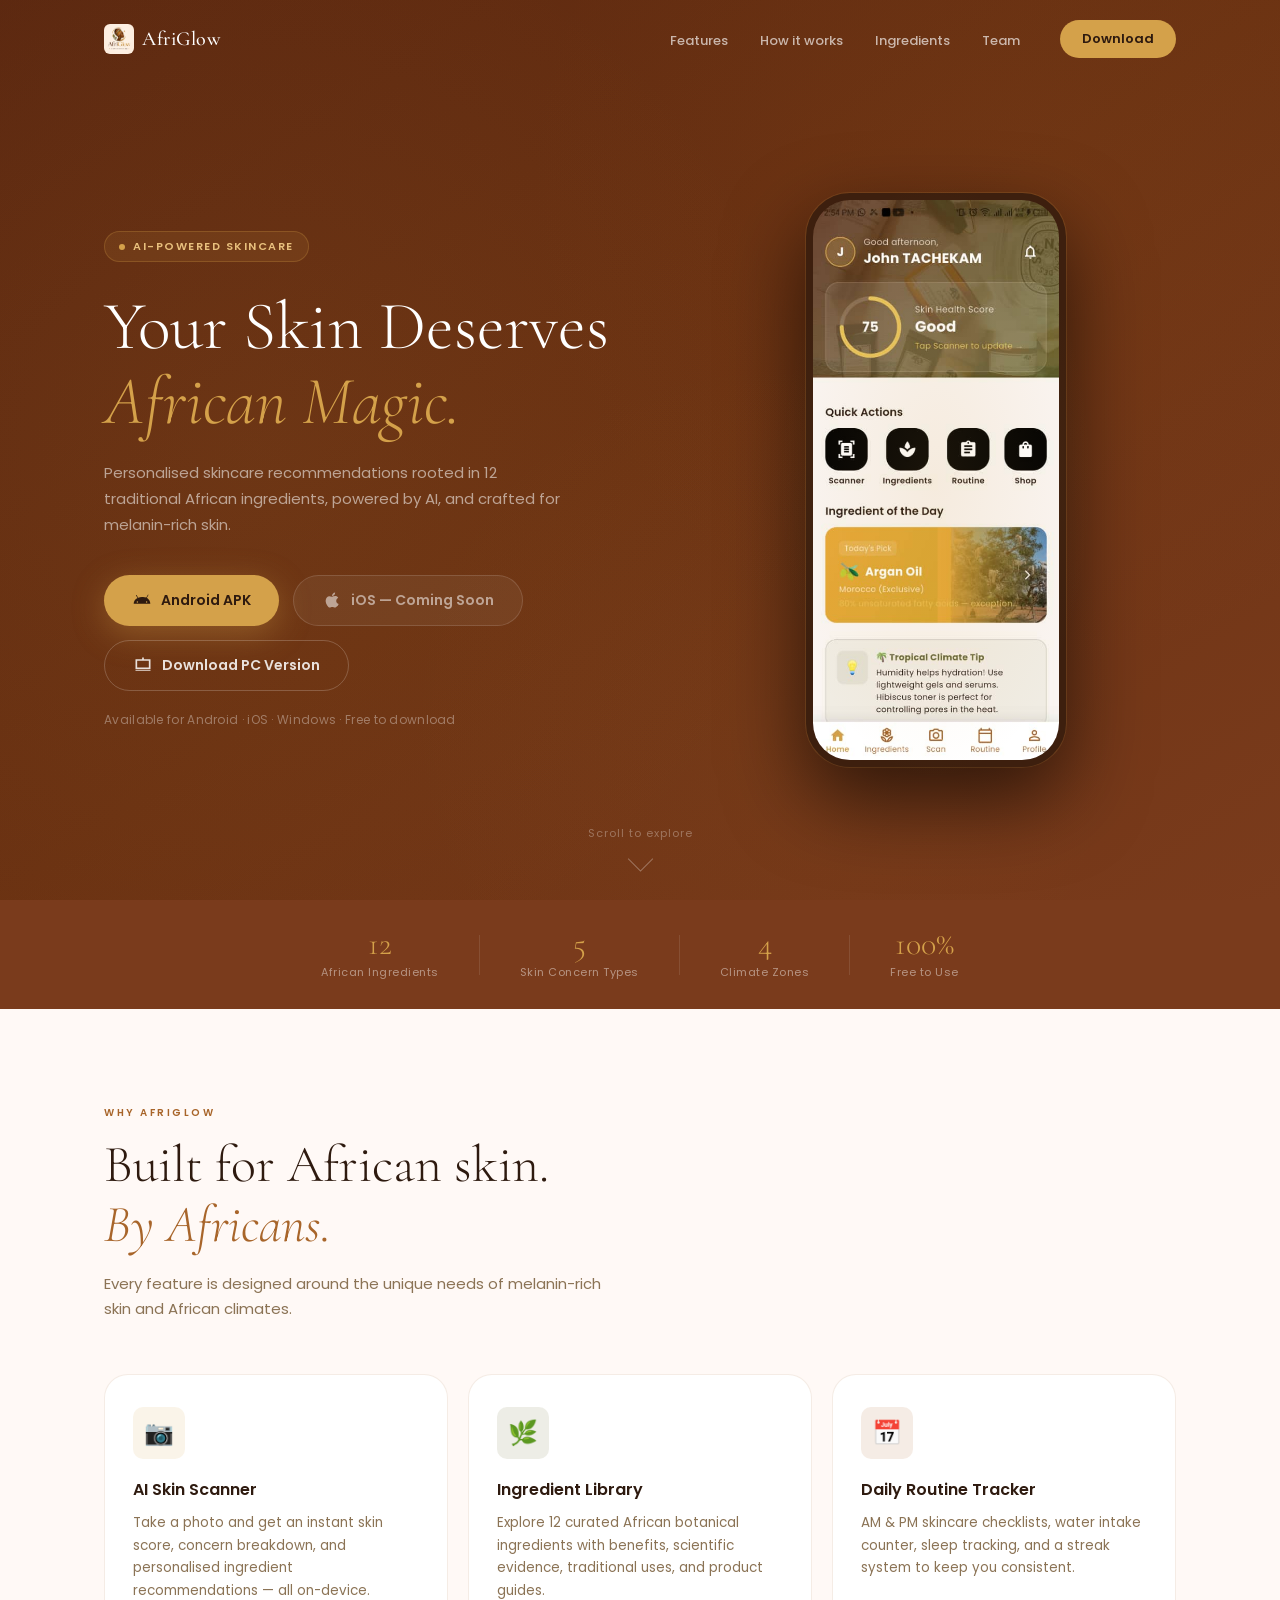
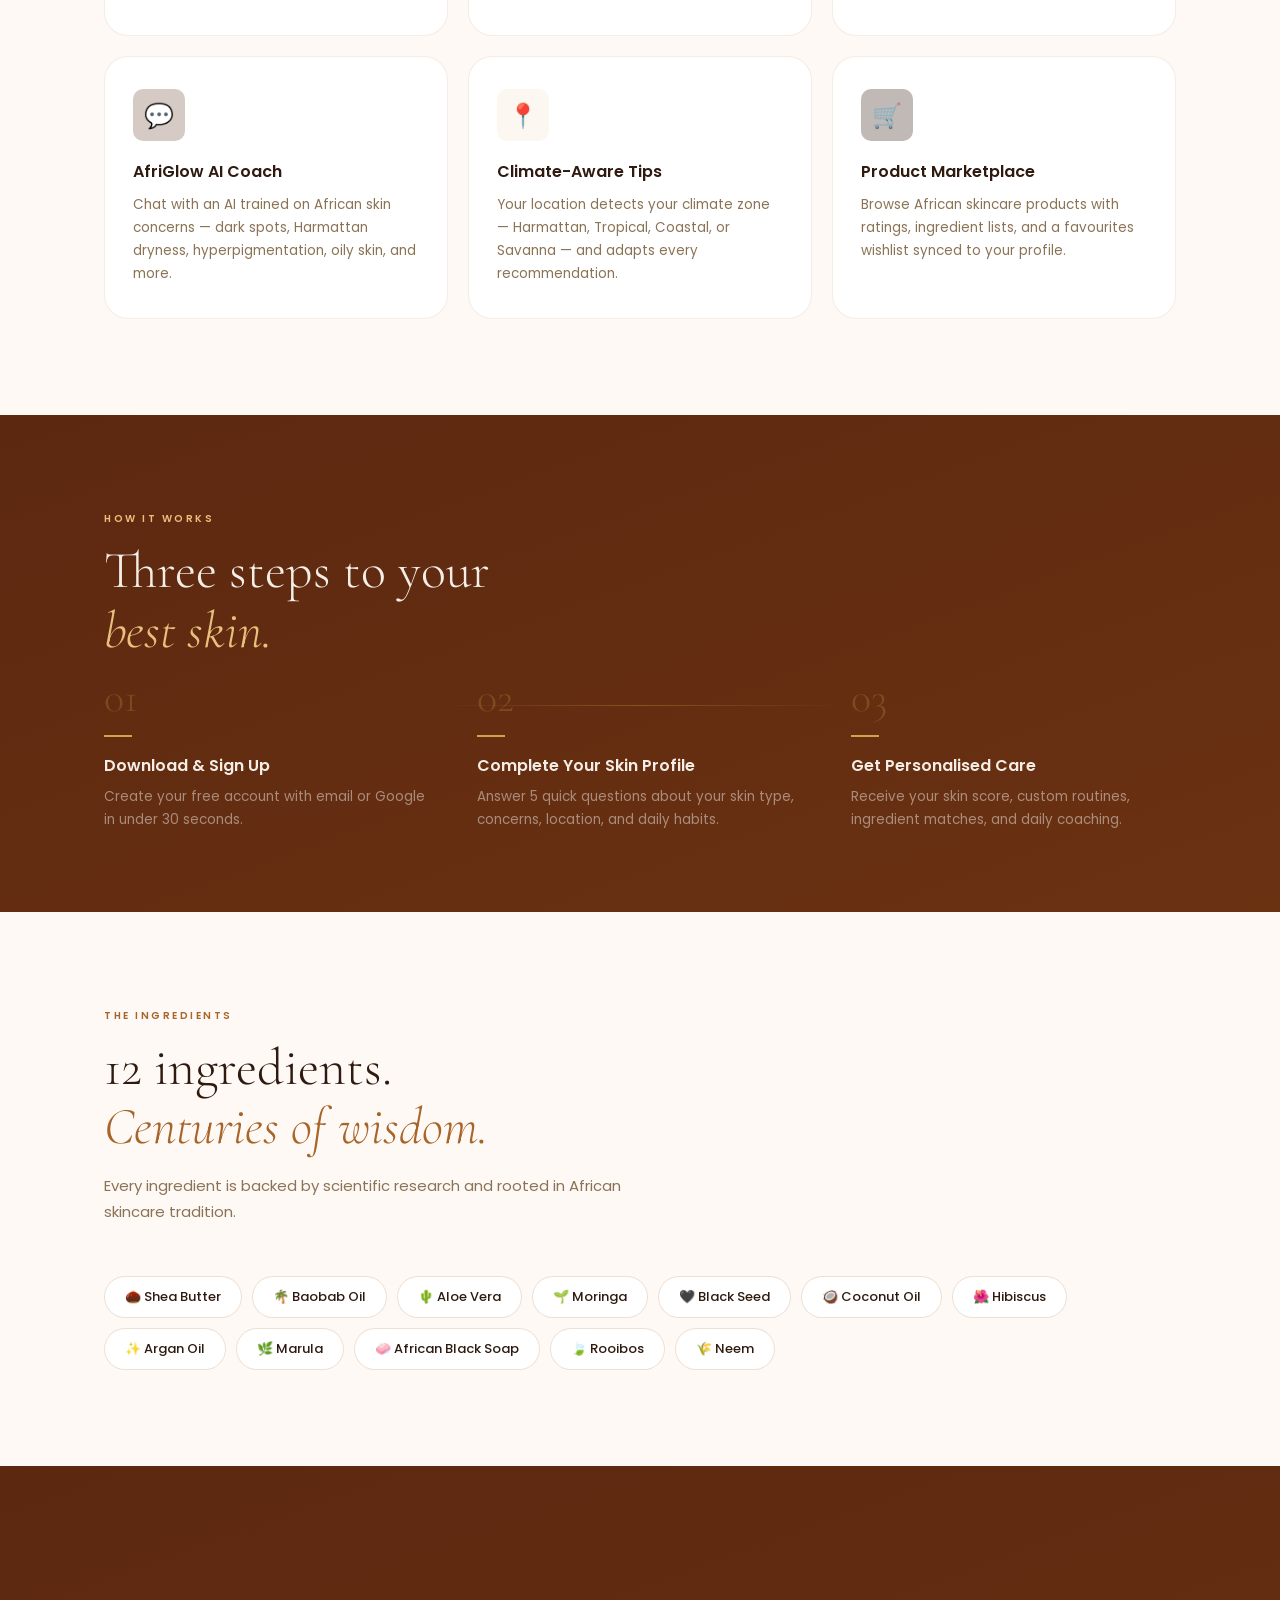
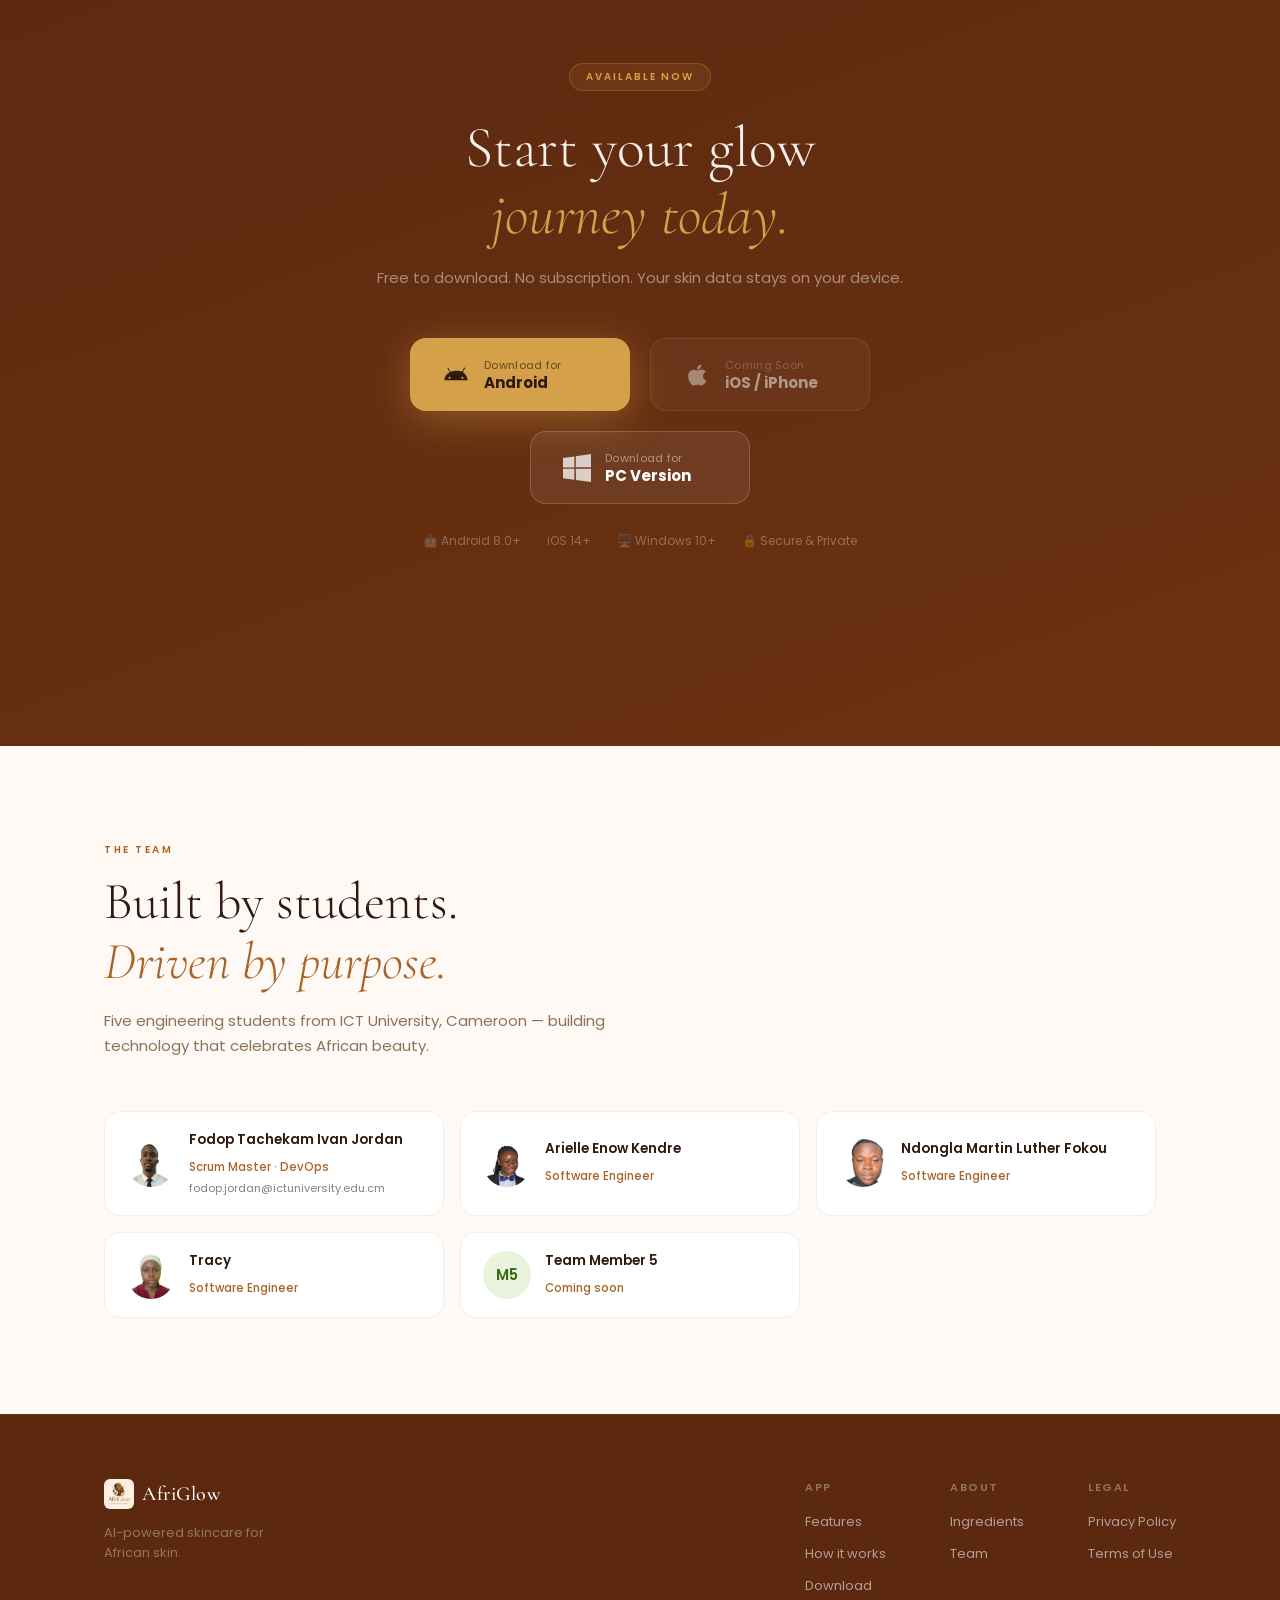
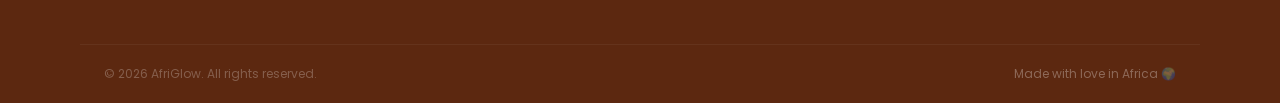
==== commit e81e5055: "new pp pic" ====
--- a/index.html
+++ b/index.html
@@ -84,51 +84,8 @@
       <div class="hero-phone reveal reveal-delay">
         <div class="phone-wrap">
           <div class="phone-frame">
-            <div class="phone-notch"></div>
             <div class="phone-screen">
-              <div class="ps-statusbar">
-                <span>9:41</span>
-                <span class="ps-signal">●●●</span>
-              </div>
-              <div class="ps-hero">
-                <div class="ps-logo-box"><img src="images/AfriGlow.png" alt="AfriGlow" style="width:18px;height:18px;object-fit:contain;" /></div>
-                <span class="ps-appname">AfriGlow</span>
-              </div>
-              <div class="ps-score-card">
-                <div class="ps-score-ring">
-                  <svg viewBox="0 0 80 80" width="80" height="80">
-                    <circle cx="40" cy="40" r="34" fill="none" stroke="#2E1A0F" stroke-width="6"/>
-                    <circle cx="40" cy="40" r="34" fill="none" stroke="#D4A14A" stroke-width="6"
-                      stroke-dasharray="175 39" stroke-linecap="round"
-                      transform="rotate(-90 40 40)"/>
-                  </svg>
-                  <div class="ps-score-inner">
-                    <span class="ps-score-num">82</span>
-                    <span class="ps-score-lbl">score</span>
-                  </div>
-                </div>
-                <div class="ps-score-info">
-                  <span class="ps-score-title">Skin Health</span>
-                  <span class="ps-score-sub">Great condition 🌟</span>
-                </div>
-              </div>
-              <p class="ps-section-label">RECOMMENDED FOR YOU</p>
-              <div class="ps-chips">
-                <span class="ps-chip">🌰 Shea Butter</span>
-                <span class="ps-chip">🌺 Hibiscus</span>
-                <span class="ps-chip">🥥 Baobab</span>
-              </div>
-              <div class="ps-card">
-                <span class="ps-card-emoji">💧</span>
-                <div>
-                  <span class="ps-card-title">Daily Routine</span>
-                  <span class="ps-card-sub">3 / 6 steps done</span>
-                </div>
-                <span class="ps-card-badge">AM</span>
-              </div>
-              <div class="ps-navbar">
-                <span>🏠</span><span>🌿</span><span class="ps-nav-active">📷</span><span>📅</span><span>👤</span>
-              </div>
+              <img src="images/app-screenshot.png" alt="AfriGlow app home screen" class="phone-screenshot" />
             </div>
           </div>
           <div class="phone-glow"></div>
--- a/styles.css
+++ b/styles.css
@@ -349,154 +349,14 @@
   overflow: hidden;
   position: relative;
 }
-.phone-notch {
-  width: 90px;
-  height: 24px;
-  background: #2A1005;
-  border-radius: 0 0 16px 16px;
-  margin: 0 auto;
-  position: relative;
-  z-index: 2;
-  border-bottom: 1px solid rgba(255,255,255,0.04);
-}
 .phone-screen {
-  padding: 0 12px 16px;
   background: #3E1A08;
-  min-height: 520px;
-}
-.ps-statusbar {
-  display: flex;
-  justify-content: space-between;
-  padding: 6px 4px 10px;
-  font-size: 9px;
-  color: rgba(255,255,255,0.5);
-  font-weight: 600;
-}
-.ps-signal { letter-spacing: 2px; }
-.ps-hero {
-  display: flex;
-  align-items: center;
-  gap: 8px;
-  margin-bottom: 14px;
-  padding: 10px 0 12px;
-  border-bottom: 1px solid rgba(212,161,74,0.08);
-}
-.ps-logo-box {
-  width: 30px; height: 30px;
-  background: var(--espresso);
-  border-radius: 8px;
-  display: flex; align-items: center; justify-content: center;
-  font-size: 14px;
-}
-.ps-appname {
-  font-family: 'Cormorant Garamond', serif;
-  font-size: 16px;
-  font-weight: 500;
-  color: #fff;
-  letter-spacing: 0.5px;
-}
-.ps-score-card {
-  background: rgba(212,161,74,0.07);
-  border: 1px solid rgba(212,161,74,0.15);
-  border-radius: 14px;
-  padding: 12px;
-  display: flex;
-  align-items: center;
-  gap: 12px;
-  margin-bottom: 12px;
-}
-.ps-score-ring {
-  position: relative;
-  flex-shrink: 0;
-}
-.ps-score-inner {
-  position: absolute;
-  inset: 0;
-  display: flex;
-  flex-direction: column;
-  align-items: center;
-  justify-content: center;
-}
-.ps-score-num {
-  font-size: 16px;
-  font-weight: 700;
-  color: var(--gold);
-  line-height: 1;
-}
-.ps-score-lbl {
-  font-size: 7px;
-  color: rgba(255,255,255,0.4);
-  text-transform: uppercase;
-  letter-spacing: 0.5px;
-}
-.ps-score-title {
+  overflow: hidden;
+}
+.phone-screenshot {
+  width: 100%;
   display: block;
-  font-size: 12px;
-  font-weight: 600;
-  color: #fff;
-}
-.ps-score-sub {
-  font-size: 10px;
-  color: rgba(255,255,255,0.5);
-  margin-top: 2px;
-  display: block;
-}
-.ps-section-label {
-  font-size: 8px;
-  letter-spacing: 1.5px;
-  color: rgba(255,255,255,0.3);
-  font-weight: 600;
-  margin-bottom: 7px;
-}
-.ps-chips {
-  display: flex;
-  gap: 5px;
-  flex-wrap: wrap;
-  margin-bottom: 10px;
-}
-.ps-chip {
-  font-size: 9px;
-  padding: 3px 8px;
-  background: rgba(212,161,74,0.1);
-  border: 1px solid rgba(212,161,74,0.2);
-  border-radius: 100px;
-  color: var(--accent-gold);
-  font-weight: 500;
-}
-.ps-card {
-  background: rgba(255,255,255,0.04);
-  border-radius: 10px;
-  padding: 10px;
-  display: flex;
-  align-items: center;
-  gap: 8px;
-  margin-bottom: 14px;
-}
-.ps-card-emoji { font-size: 16px; }
-.ps-card-title {
-  display: block;
-  font-size: 11px;
-  font-weight: 600;
-  color: #fff;
-}
-.ps-card-sub { font-size: 9px; color: rgba(255,255,255,0.4); }
-.ps-card-badge {
-  margin-left: auto;
-  font-size: 8px;
-  font-weight: 700;
-  padding: 3px 7px;
-  background: var(--gold);
-  color: var(--espresso);
-  border-radius: 6px;
-}
-.ps-navbar {
-  display: flex;
-  justify-content: space-around;
-  padding: 10px 0 4px;
-  border-top: 1px solid rgba(255,255,255,0.06);
-  font-size: 16px;
-}
-.ps-nav-active { filter: drop-shadow(0 0 4px var(--gold)); }
+}
 
 .hero-scroll-hint {
   position: absolute;
@@ -925,7 +785,6 @@
   .hero-buttons { justify-content: center; }
   .hero-phone { order: -1; }
   .phone-frame { width: 230px; }
-  .phone-screen { min-height: 460px; }
   .features-grid { grid-template-columns: repeat(2, 1fr); }
   .steps-row { grid-template-columns: 1fr; gap: 36px; }
   .steps-row::before { display: none; }
@@ -954,8 +813,6 @@
 
   /* Phone mockup */
   .phone-frame { width: 200px; border-radius: 36px; border-width: 5px; }
-  .phone-screen { min-height: 390px; padding: 0 10px 14px; }
-  .phone-notch { width: 72px; height: 20px; }
 
   /* Stats */
   .stats-bar { flex-wrap: wrap; padding: 20px 16px; }
@@ -995,11 +852,6 @@
 
   /* Phone mockup */
   .phone-frame { width: 180px; border-radius: 30px; border-width: 5px; }
-  .phone-screen { min-height: 350px; padding: 0 9px 12px; }
-  .phone-notch { width: 64px; height: 18px; }
-  .ps-score-ring svg { width: 64px; height: 64px; }
-  .ps-score-num { font-size: 13px; }
-  .ps-appname { font-size: 14px; }
 
   /* Stats */
   .stats-bar { padding: 16px 12px; }
@@ -1040,7 +892,6 @@
   .hero-badge { font-size: 9.5px; }
   .btn-primary, .btn-ios, .btn-secondary { padding: 12px 20px; font-size: 13px; }
   .phone-frame { width: 160px; border-radius: 28px; }
-  .phone-screen { min-height: 310px; }
   .dl-btn { padding: 13px 18px; }
   .nav-container { padding: 16px 16px; }
   .section-container { padding: 48px 14px; }
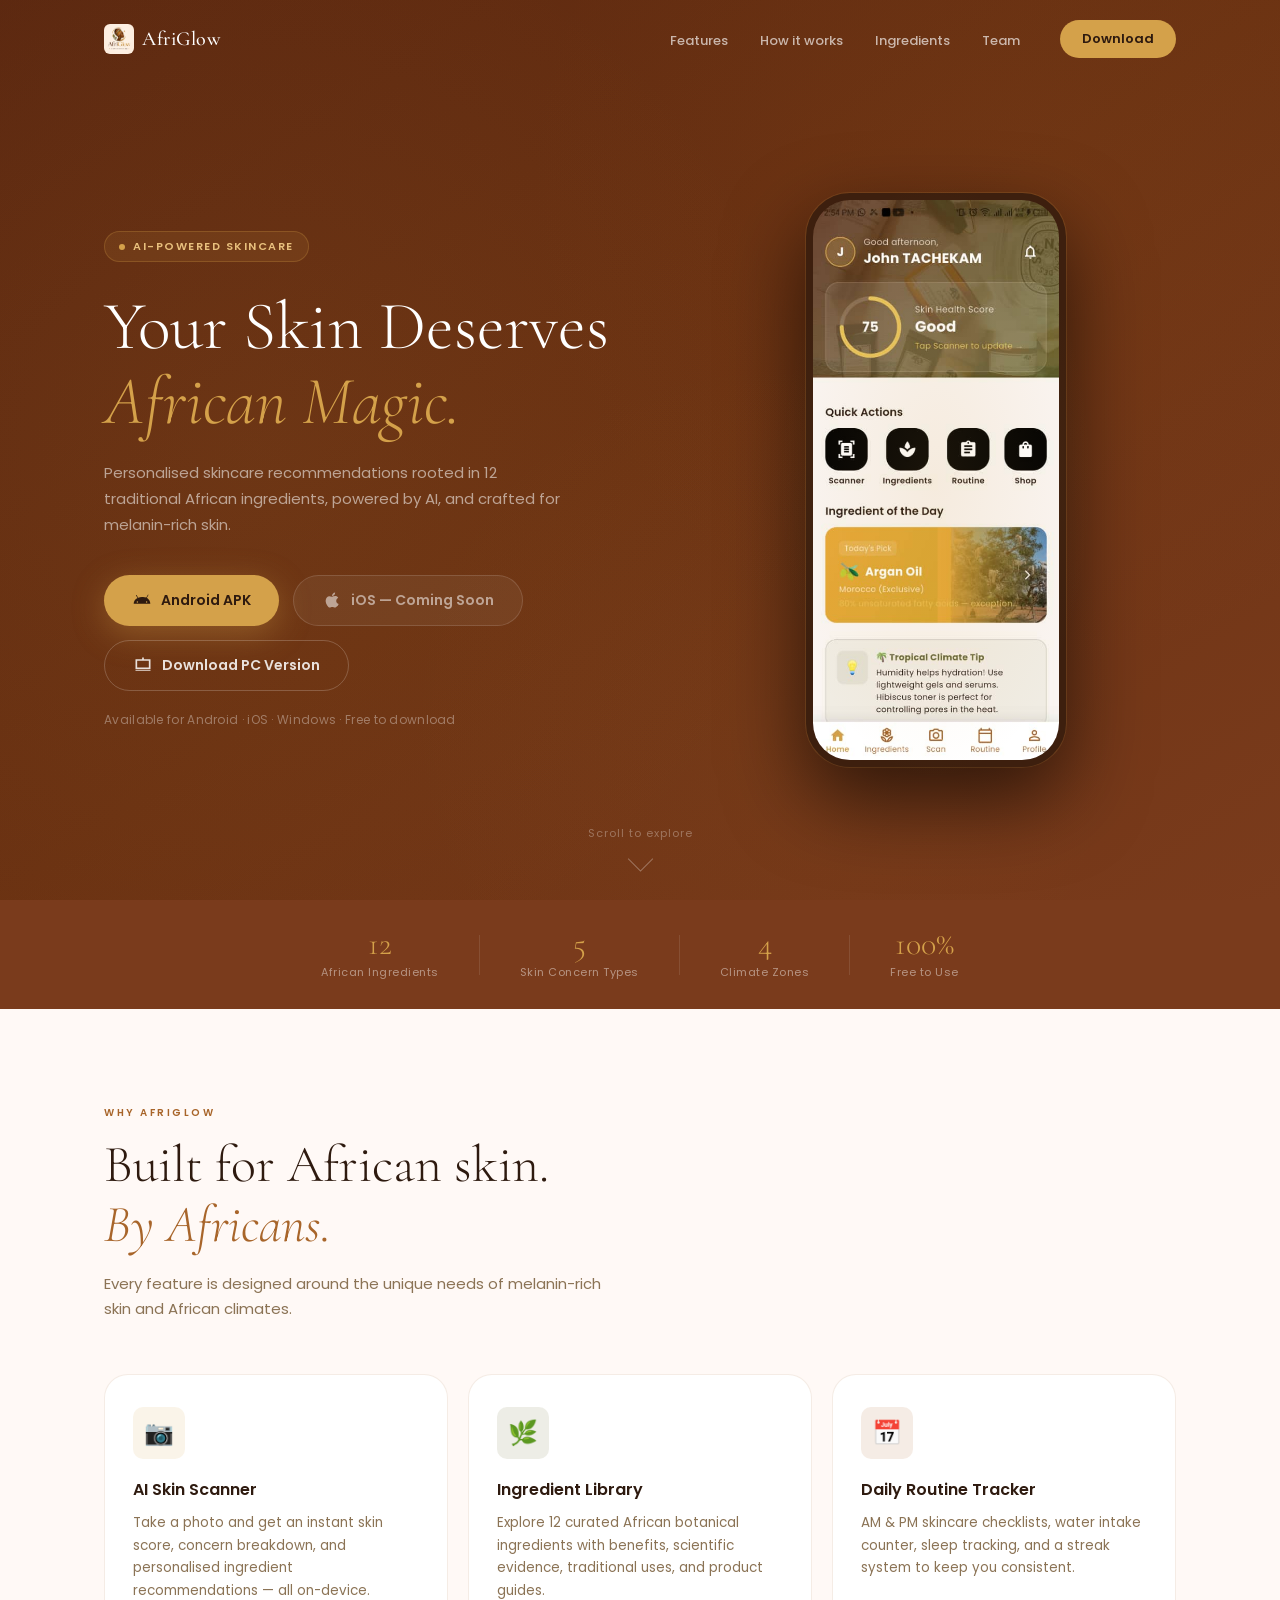
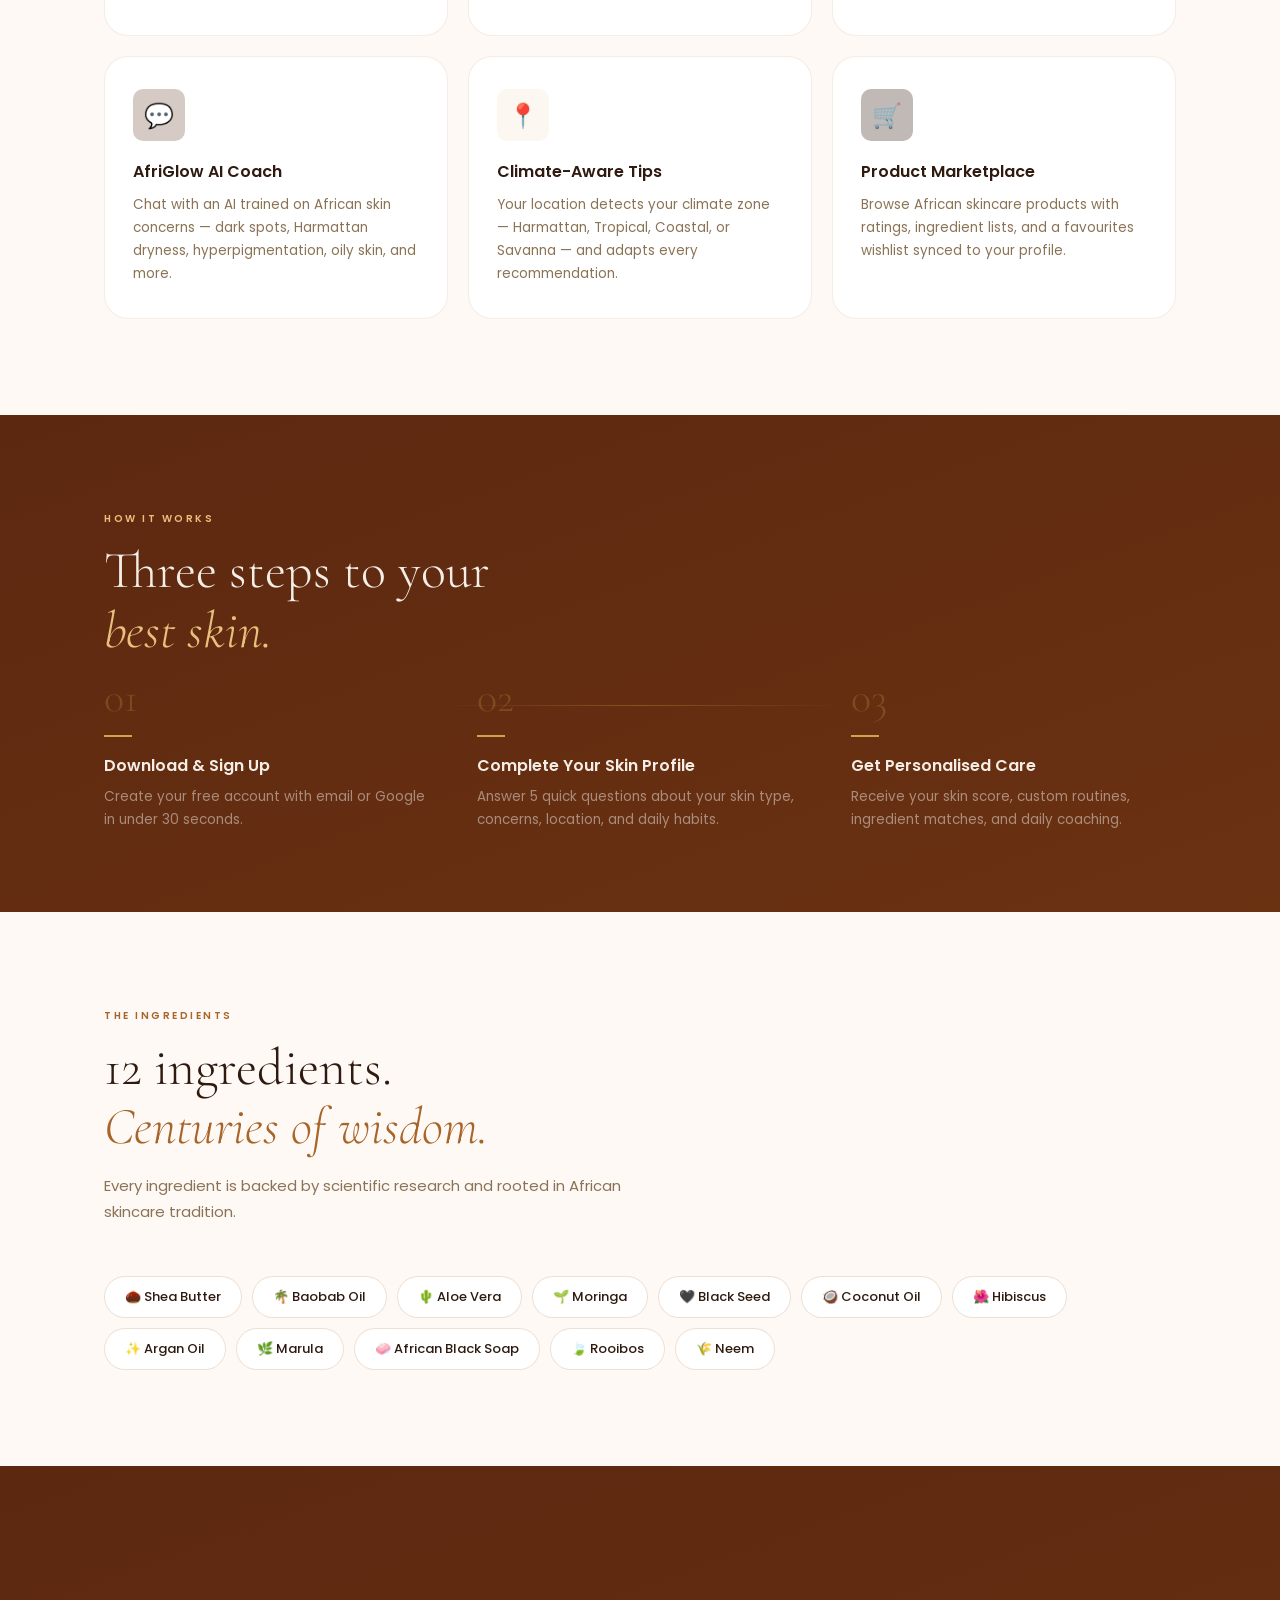
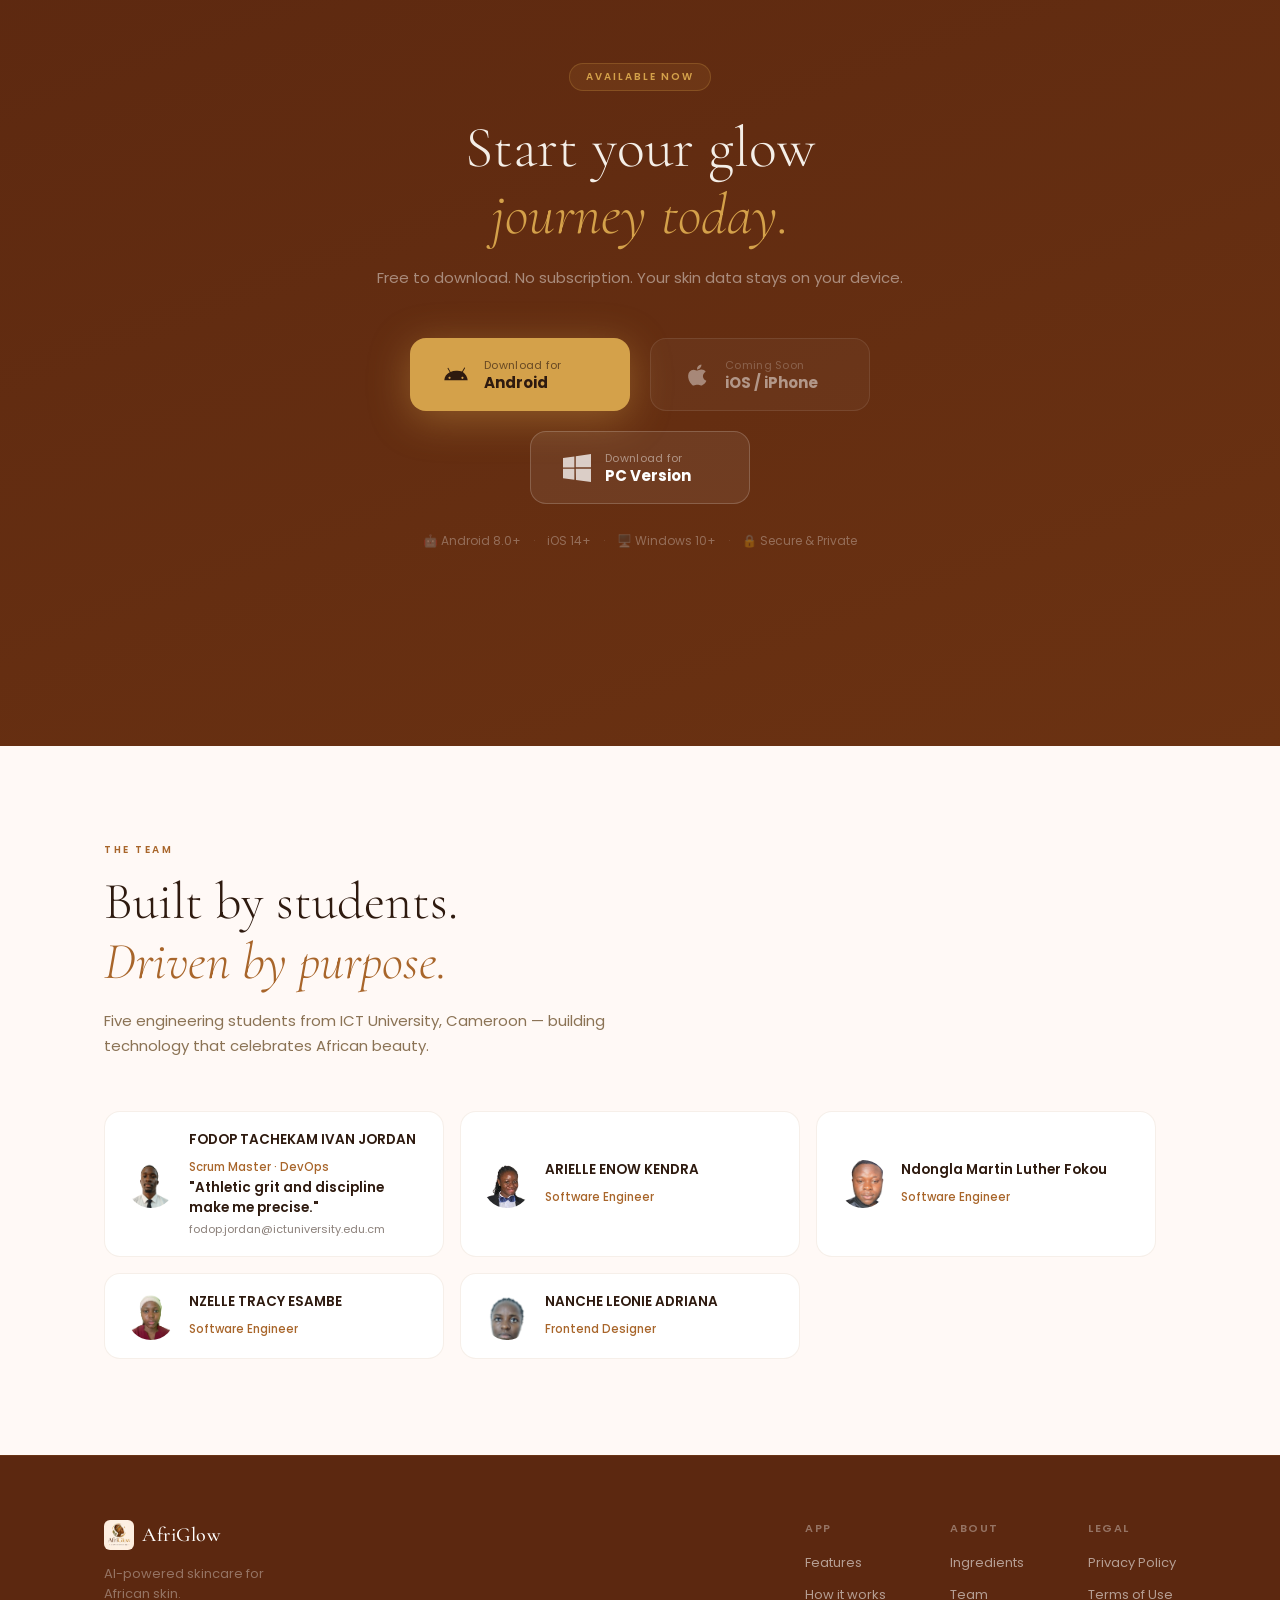
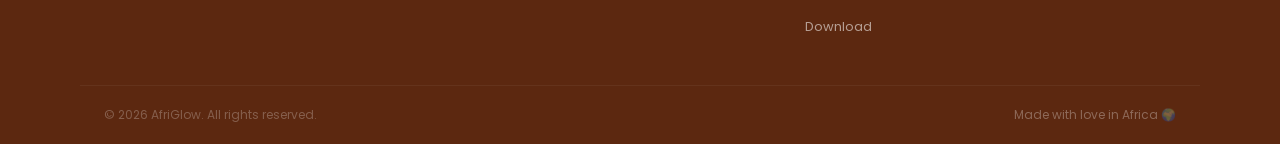
==== commit 6e99f905: "complete webpage" ====
--- a/index.html
+++ b/index.html
@@ -305,15 +305,16 @@
         <div class="team-card reveal">
           <img src="images/fodop.png" alt="Fodop Tachekam Ivan Jordan" class="team-avatar" style="object-fit: cover;" />
           <div class="team-info">
-            <h4>Fodop Tachekam Ivan Jordan</h4>
+            <h4>FODOP TACHEKAM IVAN JORDAN</h4>
             <span class="team-role">Scrum Master · DevOps</span>
+            <h4>"Athletic grit and discipline make me precise."</h4>
             <a href="mailto:fodop.jordan@ictuniversity.edu.cm" class="team-email">fodop.jordan@ictuniversity.edu.cm</a>
           </div>
         </div>
         <div class="team-card reveal reveal-delay">
           <img src="images/arielle.png" alt="Arielle Enow Kendre" class="team-avatar" style="object-fit: cover;" />
           <div class="team-info">
-            <h4>Arielle Enow Kendre</h4>
+            <h4>ARIELLE ENOW KENDRA</h4>
             <span class="team-role">Software Engineer</span>
           </div>
         </div>
@@ -327,15 +328,15 @@
         <div class="team-card reveal">
           <img src="images/tracy.png" alt="Tracy" class="team-avatar" style="object-fit: cover;" />
           <div class="team-info">
-            <h4>Tracy</h4>
+            <h4>NZELLE TRACY ESAMBE</h4>
             <span class="team-role">Software Engineer</span>
           </div>
         </div>
-        <div class="team-card reveal reveal-delay">
-          <div class="team-avatar" style="background:#EAF3DE; color:#3A6B1A;">M5</div>
-          <div class="team-info">
-            <h4>Team Member 5</h4>
-            <span class="team-role">Coming soon</span>
+        <div class="team-card reveal">
+          <img src="images/adriana.png" alt="Adriana" class="team-avatar" style="object-fit: cover;" />
+          <div class="team-info">
+            <h4>NANCHE LEONIE ADRIANA</h4>
+            <span class="team-role">Frontend Designer</span>
           </div>
         </div>
       </div>
